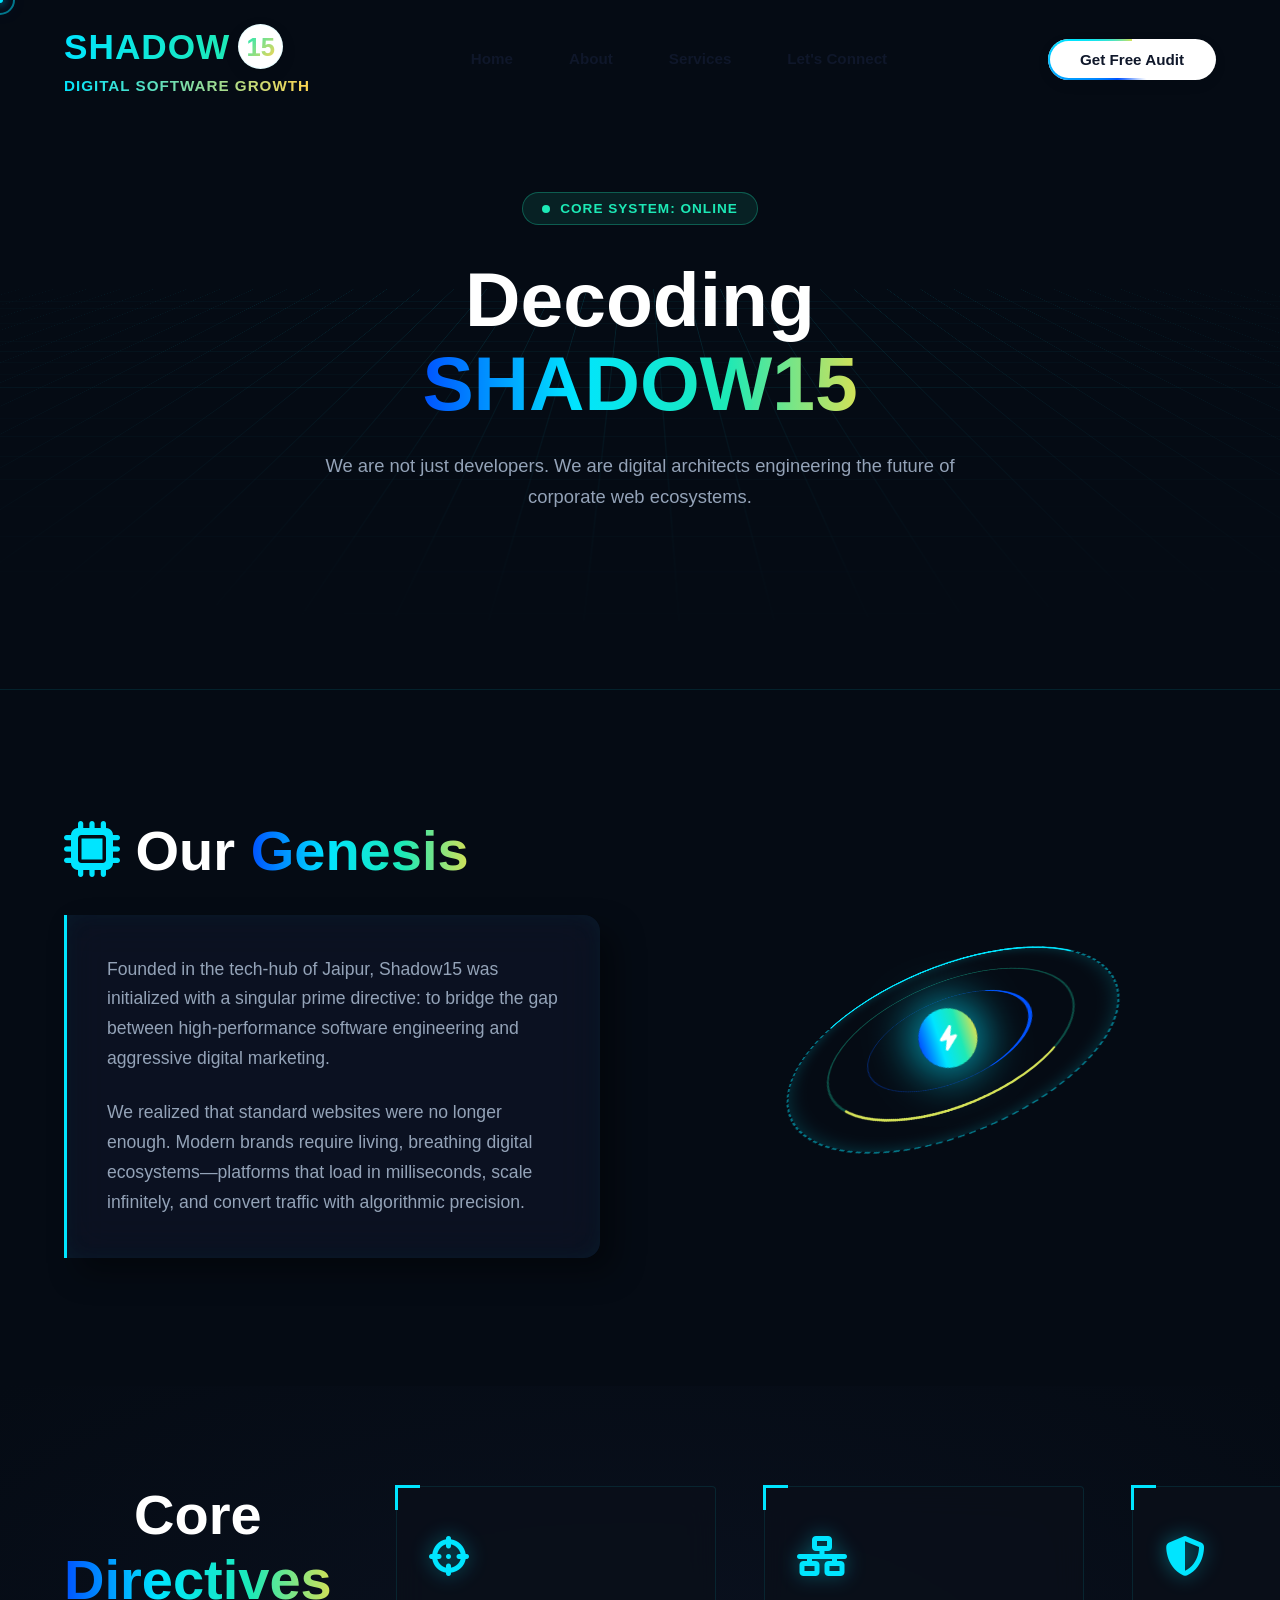
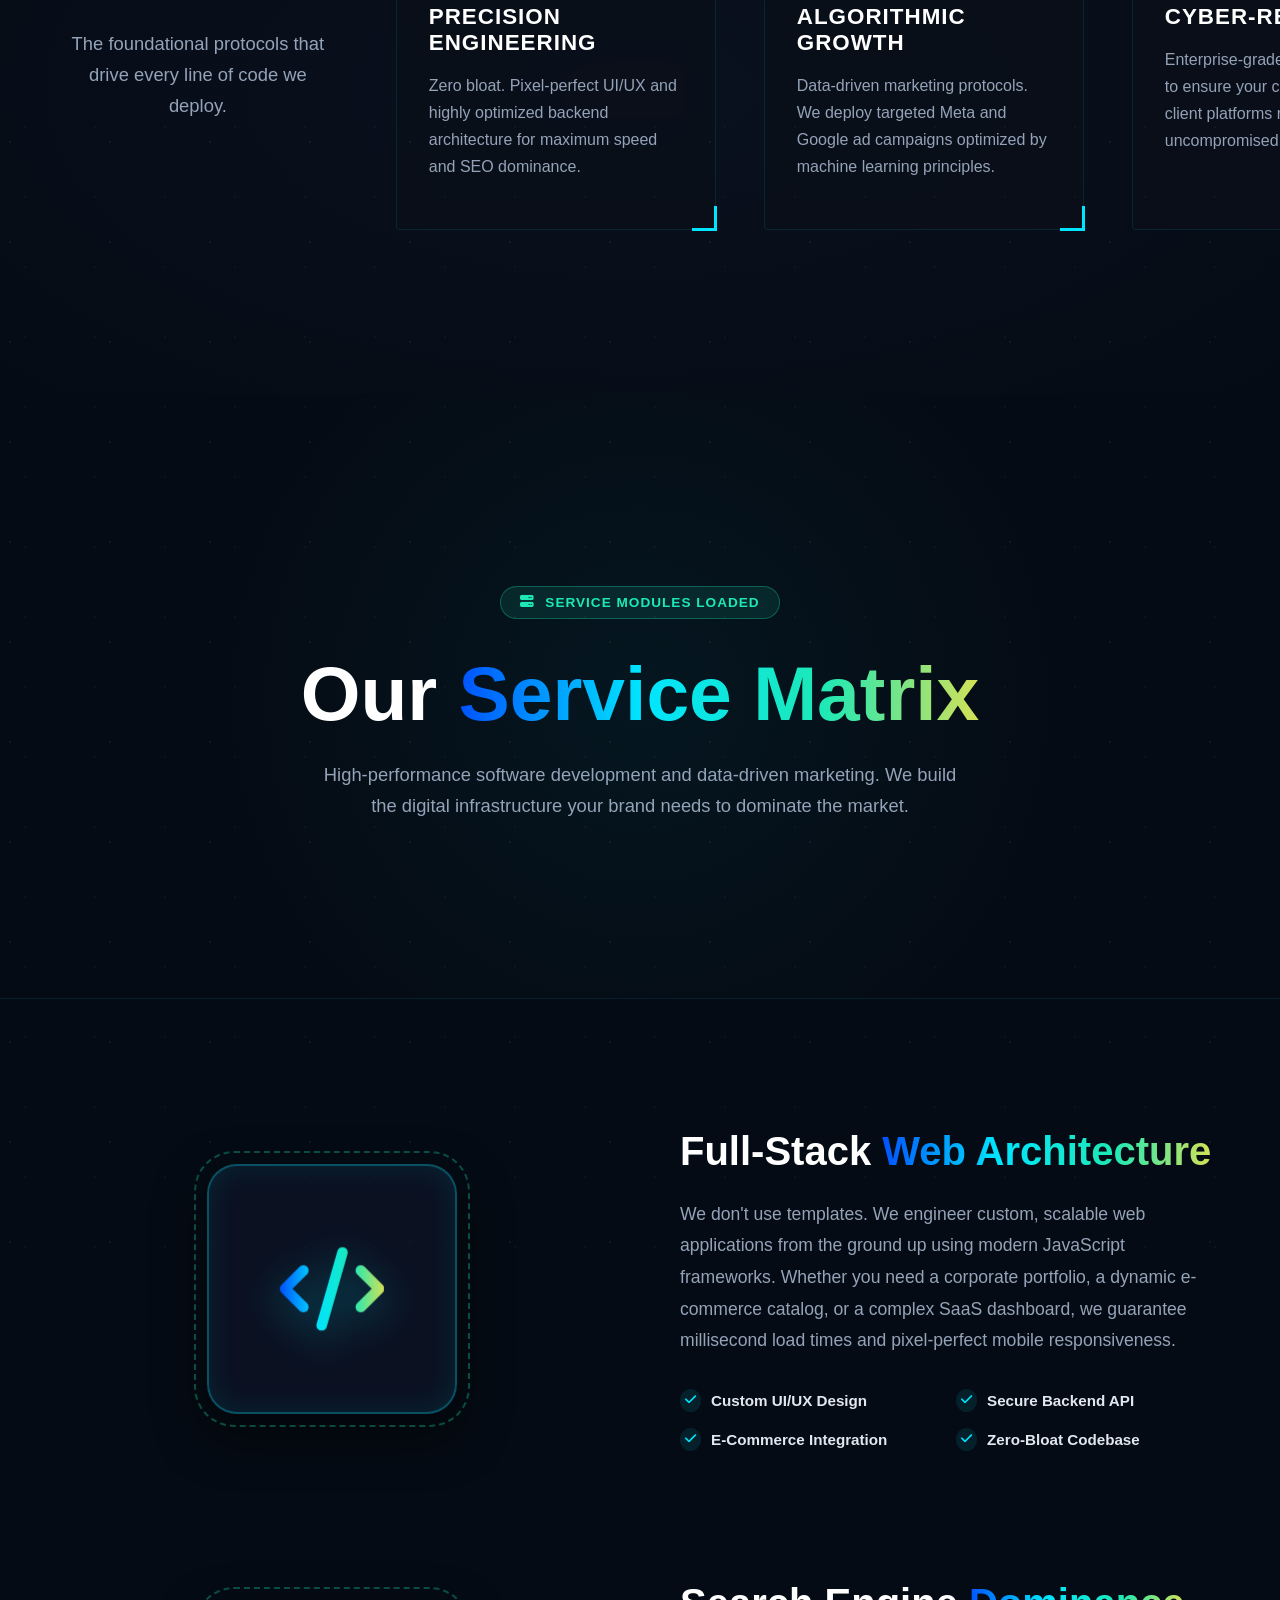
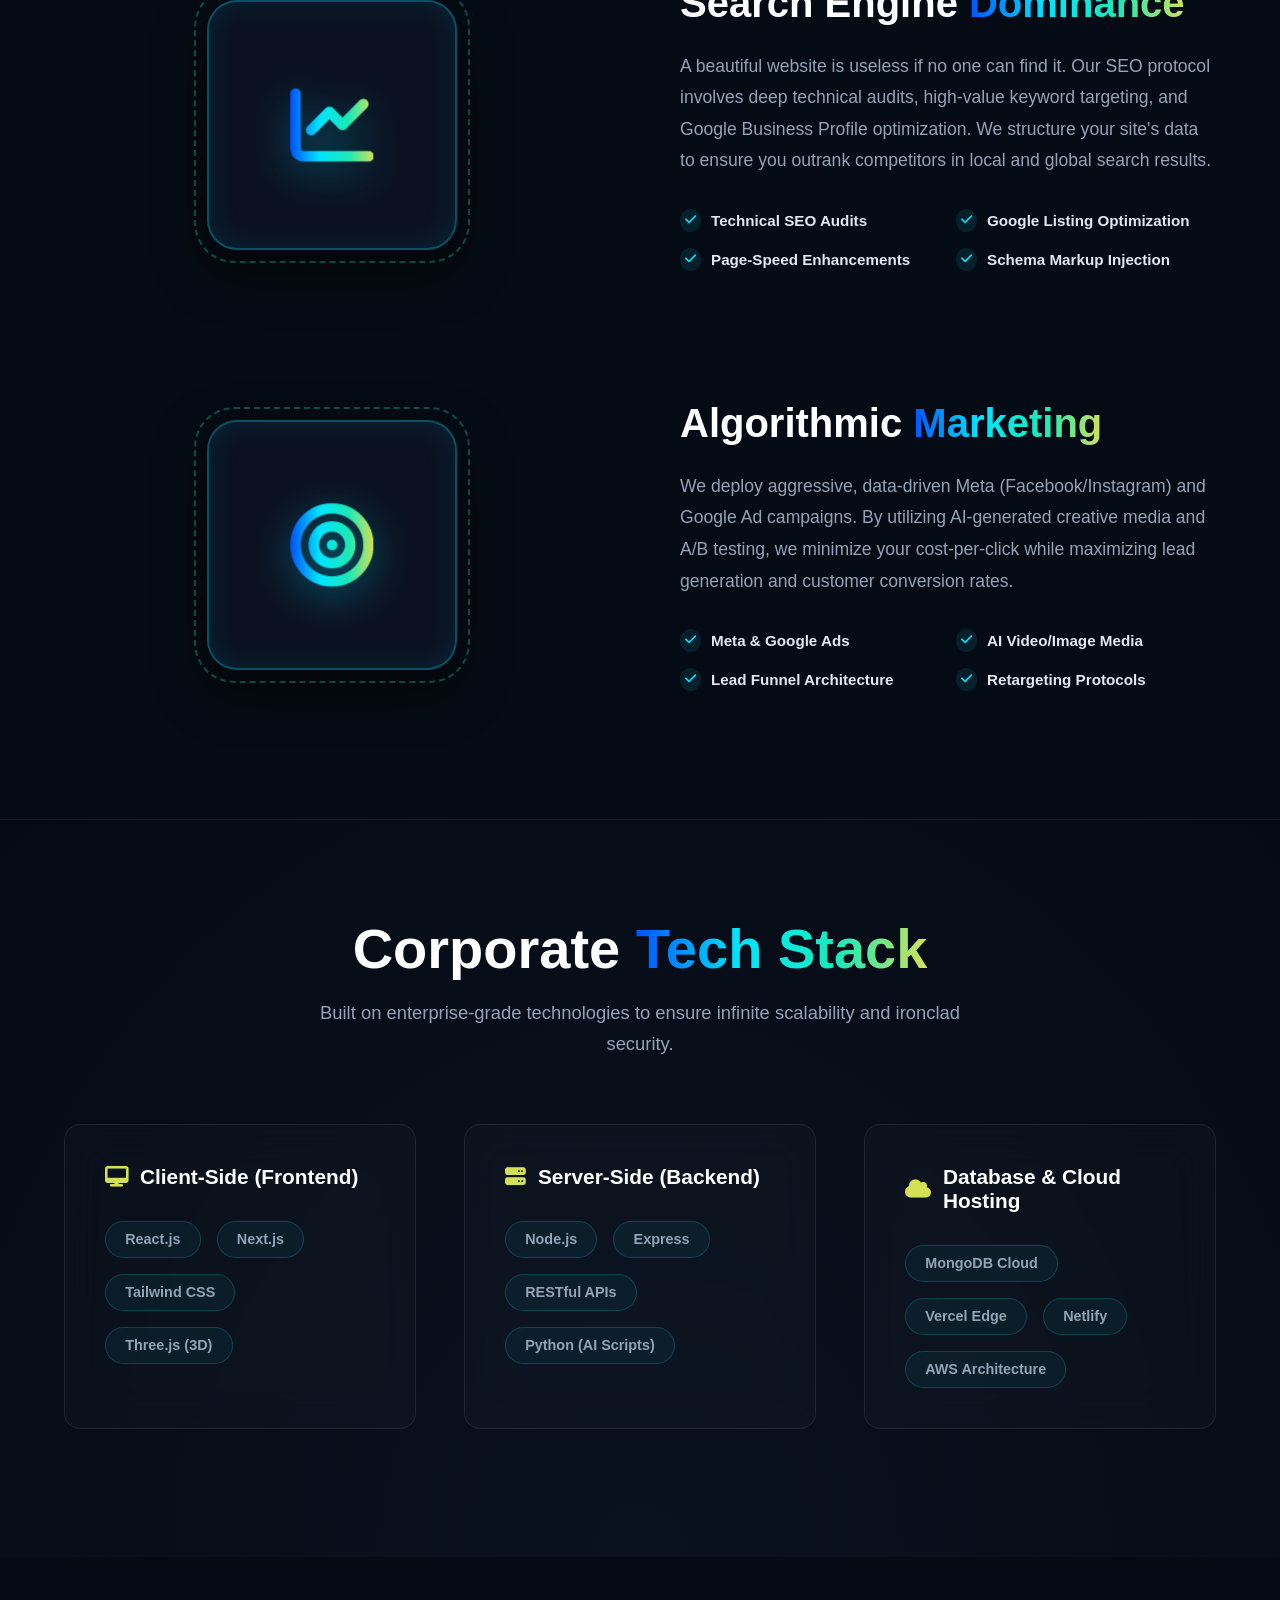
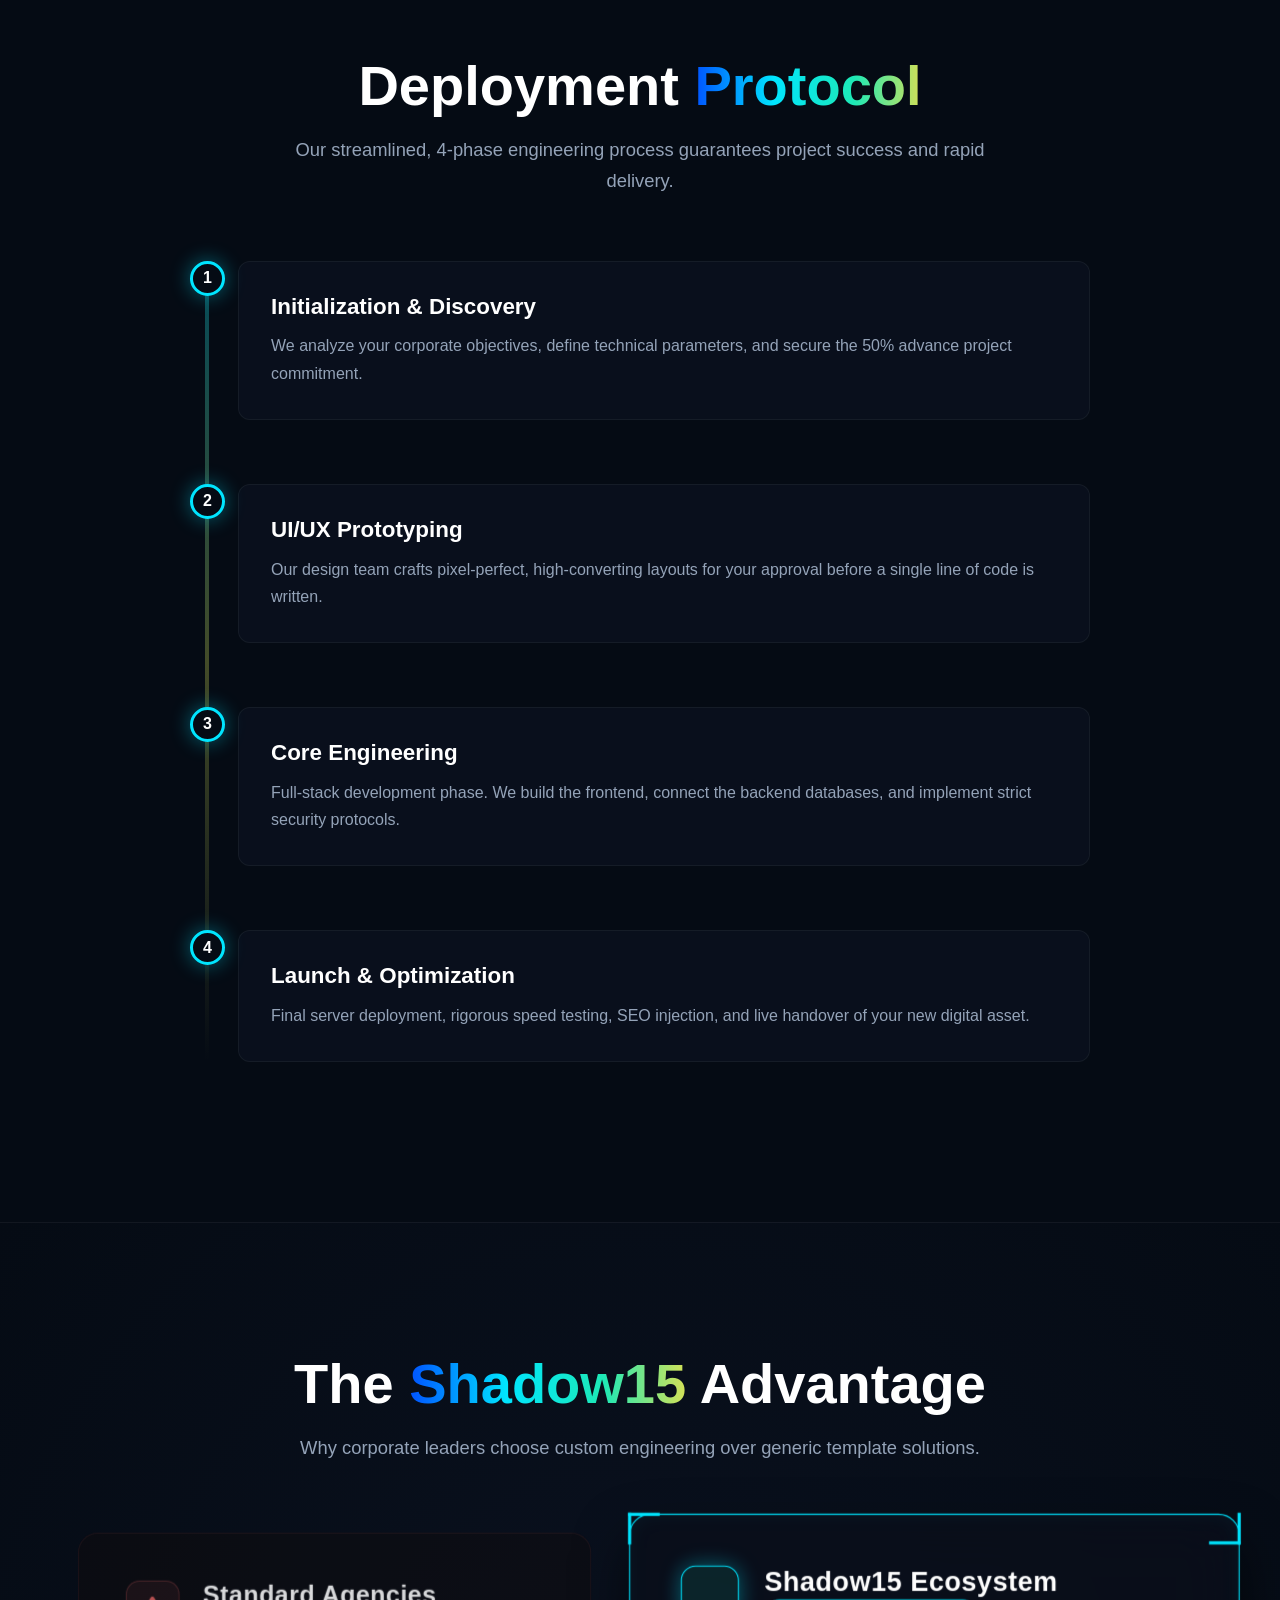
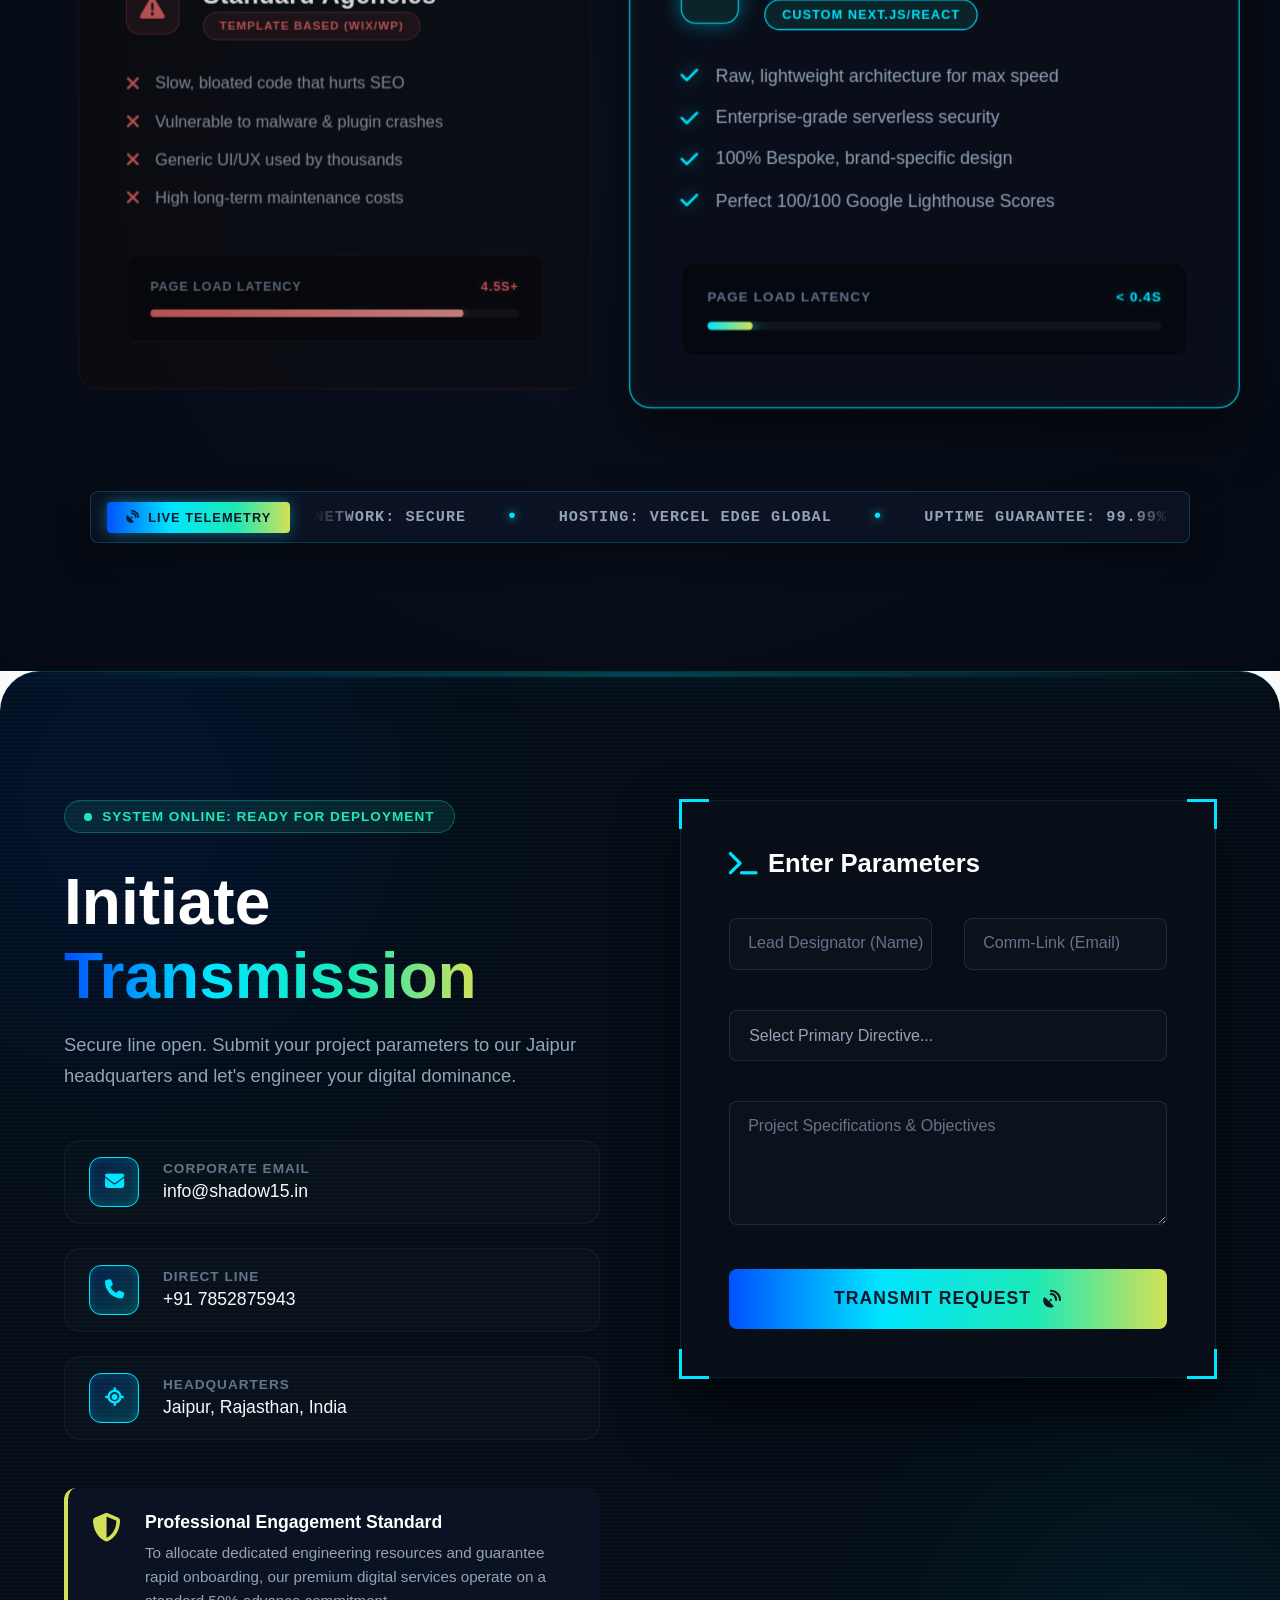
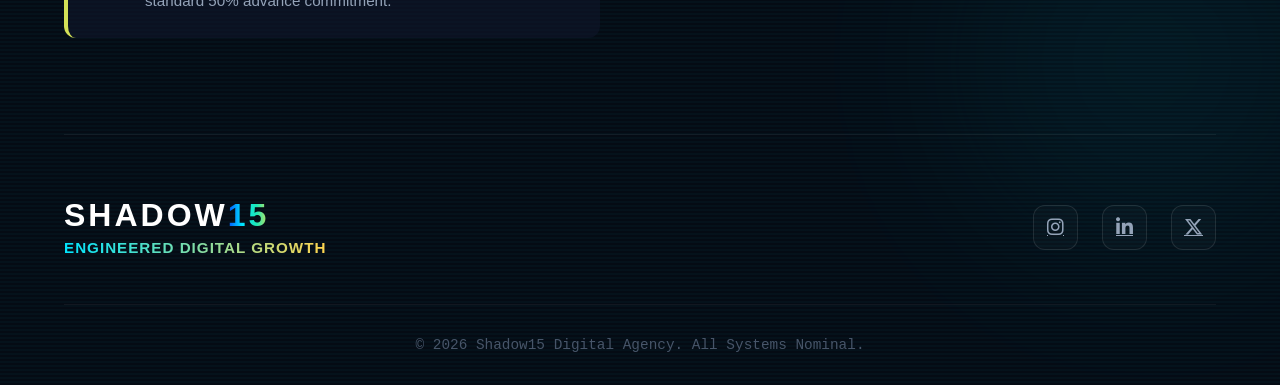
==== about.html @ 936a0ab0 "second commit" ====
<!DOCTYPE html>
<html lang="en">
<head>
    <meta charset="UTF-8">
    <meta name="viewport" content="width=device-width, initial-scale=1.0">
    <title>Shadow15 | Digital Software Growth</title>
    
    <link rel="stylesheet" href="https://cdnjs.cloudflare.com/ajax/libs/font-awesome/6.4.0/css/all.min.css">
    
    <link rel="stylesheet" href="style.css">
</head>
<body class="loading">

    <div id="preloader">
        <div class="preloader-content">
            <div id="typewriter-text" class="preloader-brand"></div>
            <div class="progress-container">
                <div class="progress-bar" id="progress-bar"></div>
            </div>
        </div>
    </div>
<!-- ===== HEADER START ===== -->
<header id="main-header">

    <nav>

        <!-- Brand Logo Start -->
        <div class="nav-brand">

            <a href="index.html" class="brand-text-link">

                <div class="brand-text-wrapper">

                    <!-- Logo Top Line -->
                    <div class="brand-top-line">

                        <span class="brand-shadow-text">SHADOW</span>

                        <!-- 15 Badge -->
                        <div class="brand-badge-15">
                            <span class="badge-num">15</span>
                        </div>

                    </div>

                    <!-- Brand Tagline -->
                    <div class="brand-tagline">Digital Software Growth</div>

                </div>

            </a>

        </div>
        <!-- Brand Logo End -->


        <!-- Mobile Menu Start -->
        <div class="menu-toggle" id="mobile-menu">
            <span class="bar"></span><span class="bar"></span><span class="bar"></span>
        </div>
        <!-- Mobile Menu End -->


        <!-- Navigation Links Start -->
        <ul class="nav-links" id="nav-links">

            <li><a href="#home" class="nav-item active">Home</a></li>

            <li><a href="#about" class="nav-item">About</a></li>

            <li><a href="#services" class="nav-item">Services</a></li>

            <li><a href="#connect" class="nav-item">Let's Connect</a></li>


            <!-- Mobile CTA Start -->
            <li class="mobile-cta-wrapper">

                <a href="#audit" class="nav-cta">
                    <span class="cta-text">Get Free Audit</span>
                </a>

            </li>
            <!-- Mobile CTA End -->

        </ul>
        <!-- Navigation Links End -->


        <!-- Desktop CTA Start -->
        <div class="nav-action" id="nav-action">

            <a href="#audit" class="nav-cta">
                <span class="cta-text">Get Free Audit</span>
            </a>

        </div>
        <!-- Desktop CTA End -->

    </nav>

</header>
<!-- ===== HEADER END ===== -->

<div class="cursor-dot" id="cursor-dot"></div>
    <div class="cursor-ring" id="cursor-ring"></div>

    <main class="main-wrapper">
    
        <main class="about-page-main">
        
        <section class="about-hero">
            <div class="cyber-grid-bg"></div> 
            
            <div class="about-hero-content reveal-up">
                <div class="system-status">
                    <span class="status-dot"></span> Core System: Online
                </div>
                
                <h1 class="hero-title text-light">
                    Decoding <br><span class="text-gradient">SHADOW15</span>
                </h1>
                
                <p class="hero-subtitle text-light-muted">
                    We are not just developers. We are digital architects engineering the future of corporate web ecosystems.
                </p>
            </div>
        </section>

        <section class="genesis-section">
            <div class="about-container genesis-container">
                
                <div class="genesis-text reveal-up">
                    <h2 class="section-title text-light">
                        <i class="fa-solid fa-microchip" style="color: var(--cyan);"></i> Our <span class="text-gradient">Genesis</span>
                    </h2>
                    
                    <div class="terminal-text-box">
                        <p class="text-light-muted">
                            Founded in the tech-hub of Jaipur, Shadow15 was initialized with a singular prime directive: to bridge the gap between high-performance software engineering and aggressive digital marketing.
                        </p>
                        <p class="text-light-muted">
                            We realized that standard websites were no longer enough. Modern brands require living, breathing digital ecosystems—platforms that load in milliseconds, scale infinitely, and convert traffic with algorithmic precision.
                        </p>
                    </div>
                </div>
                
                <div class="genesis-visual reveal-up" style="transition-delay: 0.2s;">
                    <div class="tech-cube-wrapper">
                        <div class="cyber-core">
                            <div class="core-ring core-ring-1"></div>
                            <div class="core-ring core-ring-2"></div>
                            <div class="core-ring core-ring-3"></div>
                            <div class="core-center"><i class="fa-solid fa-bolt"></i></div>
                        </div>
                    </div>
                </div>
                
            </div>
        </section>

        <section class="directives-section">
            <div class="about-container">
                
                <div class="section-header reveal-up" style="position: relative; z-index: 2;">
                    <h2 class="section-title text-light">Core <span class="text-gradient">Directives</span></h2>
                    <p class="section-desc text-light-muted">The foundational protocols that drive every line of code we deploy.</p>
                </div>

                <div class="directives-grid" style="position: relative; z-index: 2;">
                    
                    <div class="hud-card reveal-up" style="transition-delay: 0.1s;">
                        <div class="hud-corner top-left"></div>
                        <div class="hud-corner bottom-right"></div>
                        
                        <div class="hud-icon"><i class="fa-solid fa-crosshairs"></i></div>
                        <h3>Precision Engineering</h3>
                        <p>Zero bloat. Pixel-perfect UI/UX and highly optimized backend architecture for maximum speed and SEO dominance.</p>
                    </div>

                    <div class="hud-card reveal-up" style="transition-delay: 0.2s;">
                        <div class="hud-corner top-left"></div>
                        <div class="hud-corner bottom-right"></div>
                        
                        <div class="hud-icon"><i class="fa-solid fa-network-wired"></i></div>
                        <h3>Algorithmic Growth</h3>
                        <p>Data-driven marketing protocols. We deploy targeted Meta and Google ad campaigns optimized by machine learning principles.</p>
                    </div>

                    <div class="hud-card reveal-up" style="transition-delay: 0.3s;">
                        <div class="hud-corner top-left"></div>
                        <div class="hud-corner bottom-right"></div>
                        
                        <div class="hud-icon"><i class="fa-solid fa-shield-halved"></i></div>
                        <h3>Cyber-Resilience</h3>
                        <p>Enterprise-grade security standards to ensure your corporate data and client platforms remain completely uncompromised.</p>
                    </div>
                    
                </div>
            </div>
        </section>

        <section class="services-hero">
            <div class="particle-network"></div>
            
            <div class="services-hero-content reveal-up">
                <div class="system-status">
                    <i class="fa-solid fa-server"></i> Service Modules Loaded
                </div>
                
                <h1 class="hero-title text-light">
                    Our <span class="text-gradient">Service Matrix</span>
                </h1>
                
                <p class="hero-subtitle text-light-muted">
                    High-performance software development and data-driven marketing. We build the digital infrastructure your brand needs to dominate the market.
                </p>
            </div>
        </section>

        <section class="core-services-section">
            <div class="services-container">
                
                <div class="service-detail-card reveal-up">
                    <div class="service-visual">
                        <div class="cyber-icon-hex">
                            <i class="fa-solid fa-code"></i>
                        </div>
                    </div>
                    <div class="service-info">
                        <h2 class="text-light">Full-Stack <span class="text-gradient">Web Architecture</span></h2>
                        <p class="text-light-muted">We don't use templates. We engineer custom, scalable web applications from the ground up using modern JavaScript frameworks. Whether you need a corporate portfolio, a dynamic e-commerce catalog, or a complex SaaS dashboard, we guarantee millisecond load times and pixel-perfect mobile responsiveness.</p>
                        
                        <div class="service-features">
                            <span><i class="fa-solid fa-check"></i> Custom UI/UX Design</span>
                            <span><i class="fa-solid fa-check"></i> Secure Backend API</span>
                            <span><i class="fa-solid fa-check"></i> E-Commerce Integration</span>
                            <span><i class="fa-solid fa-check"></i> Zero-Bloat Codebase</span>
                        </div>
                    </div>
                </div>

                <div class="service-detail-card reveal-up reverse-layout">
                    <div class="service-info">
                        <h2 class="text-light">Search Engine <span class="text-gradient">Dominance</span></h2>
                        <p class="text-light-muted">A beautiful website is useless if no one can find it. Our SEO protocol involves deep technical audits, high-value keyword targeting, and Google Business Profile optimization. We structure your site's data to ensure you outrank competitors in local and global search results.</p>
                        
                        <div class="service-features">
                            <span><i class="fa-solid fa-check"></i> Technical SEO Audits</span>
                            <span><i class="fa-solid fa-check"></i> Google Listing Optimization</span>
                            <span><i class="fa-solid fa-check"></i> Page-Speed Enhancements</span>
                            <span><i class="fa-solid fa-check"></i> Schema Markup Injection</span>
                        </div>
                    </div>
                    <div class="service-visual">
                        <div class="cyber-icon-hex">
                            <i class="fa-solid fa-chart-line"></i>
                        </div>
                    </div>
                </div>

                <div class="service-detail-card reveal-up">
                    <div class="service-visual">
                        <div class="cyber-icon-hex">
                            <i class="fa-solid fa-bullseye"></i>
                        </div>
                    </div>
                    <div class="service-info">
                        <h2 class="text-light">Algorithmic <span class="text-gradient">Marketing</span></h2>
                        <p class="text-light-muted">We deploy aggressive, data-driven Meta (Facebook/Instagram) and Google Ad campaigns. By utilizing AI-generated creative media and A/B testing, we minimize your cost-per-click while maximizing lead generation and customer conversion rates.</p>
                        
                        <div class="service-features">
                            <span><i class="fa-solid fa-check"></i> Meta & Google Ads</span>
                            <span><i class="fa-solid fa-check"></i> AI Video/Image Media</span>
                            <span><i class="fa-solid fa-check"></i> Lead Funnel Architecture</span>
                            <span><i class="fa-solid fa-check"></i> Retargeting Protocols</span>
                        </div>
                    </div>
                </div>

            </div>
        </section>

        <section class="tech-stack-section">
            <div class="services-container">
                <div class="section-header reveal-up text-center">
                    <h2 class="section-title text-light">Corporate <span class="text-gradient">Tech Stack</span></h2>
                    <p class="section-desc text-light-muted">Built on enterprise-grade technologies to ensure infinite scalability and ironclad security.</p>
                </div>

                <div class="stack-grid reveal-up">
                    <div class="stack-category">
                        <h3><i class="fa-solid fa-desktop"></i> Client-Side (Frontend)</h3>
                        <div class="tech-tags">
                            <span class="tech-tag">React.js</span>
                            <span class="tech-tag">Next.js</span>
                            <span class="tech-tag">Tailwind CSS</span>
                            <span class="tech-tag">Three.js (3D)</span>
                        </div>
                    </div>

                    <div class="stack-category">
                        <h3><i class="fa-solid fa-server"></i> Server-Side (Backend)</h3>
                        <div class="tech-tags">
                            <span class="tech-tag">Node.js</span>
                            <span class="tech-tag">Express</span>
                            <span class="tech-tag">RESTful APIs</span>
                            <span class="tech-tag">Python (AI Scripts)</span>
                        </div>
                    </div>

                    <div class="stack-category">
                        <h3><i class="fa-solid fa-cloud"></i> Database & Cloud Hosting</h3>
                        <div class="tech-tags">
                            <span class="tech-tag">MongoDB Cloud</span>
                            <span class="tech-tag">Vercel Edge</span>
                            <span class="tech-tag">Netlify</span>
                            <span class="tech-tag">AWS Architecture</span>
                        </div>
                    </div>
                </div>
            </div>
        </section>

        <section class="deployment-protocol">
            <div class="services-container">
                <div class="section-header reveal-up text-center">
                    <h2 class="section-title text-light">Deployment <span class="text-gradient">Protocol</span></h2>
                    <p class="section-desc text-light-muted">Our streamlined, 4-phase engineering process guarantees project success and rapid delivery.</p>
                </div>

                <div class="timeline-container reveal-up">
                    <div class="timeline-line"></div>
                    
                    <div class="timeline-step">
                        <div class="step-dot">1</div>
                        <div class="step-content">
                            <h4>Initialization & Discovery</h4>
                            <p>We analyze your corporate objectives, define technical parameters, and secure the 50% advance project commitment.</p>
                        </div>
                    </div>

                    <div class="timeline-step">
                        <div class="step-dot">2</div>
                        <div class="step-content">
                            <h4>UI/UX Prototyping</h4>
                            <p>Our design team crafts pixel-perfect, high-converting layouts for your approval before a single line of code is written.</p>
                        </div>
                    </div>

                    <div class="timeline-step">
                        <div class="step-dot">3</div>
                        <div class="step-content">
                            <h4>Core Engineering</h4>
                            <p>Full-stack development phase. We build the frontend, connect the backend databases, and implement strict security protocols.</p>
                        </div>
                    </div>

                    <div class="timeline-step">
                        <div class="step-dot">4</div>
                        <div class="step-content">
                            <h4>Launch & Optimization</h4>
                            <p>Final server deployment, rigorous speed testing, SEO injection, and live handover of your new digital asset.</p>
                        </div>
                    </div>
                </div>
            </div>
        </section>

        <section class="advantage-section">
            <div class="services-container">
                
                <div class="section-header reveal-up text-center">
                    <h2 class="section-title text-light">The <span class="text-gradient">Shadow15</span> Advantage</h2>
                    <p class="section-desc text-light-muted">Why corporate leaders choose custom engineering over generic template solutions.</p>
                </div>

                <div class="comparison-grid reveal-up">
                    
                    <div class="compare-card standard-build">
                        <div class="card-header">
                            <div class="icon-box alert-box"><i class="fa-solid fa-triangle-exclamation"></i></div>
                            <div>
                                <h3>Standard Agencies</h3>
                                <span class="status-badge error-badge">Template Based (Wix/WP)</span>
                            </div>
                        </div>
                        
                        <ul class="compare-list">
                            <li><i class="fa-solid fa-xmark"></i> Slow, bloated code that hurts SEO</li>
                            <li><i class="fa-solid fa-xmark"></i> Vulnerable to malware & plugin crashes</li>
                            <li><i class="fa-solid fa-xmark"></i> Generic UI/UX used by thousands</li>
                            <li><i class="fa-solid fa-xmark"></i> High long-term maintenance costs</li>
                        </ul>
                        
                        <div class="metric-visualizer">
                            <div class="metric-label"><span>Page Load Latency</span> <span class="bad-text">4.5s+</span></div>
                            <div class="bar-track"><div class="bar-fill bad-fill" style="width: 85%;"></div></div>
                        </div>
                    </div>

                    <div class="compare-card shadow-build">
                        <div class="hud-corner top-left"></div>
                        <div class="hud-corner bottom-right"></div>

                        <div class="card-header">
                            <div class="icon-box success-box"><i class="fa-solid fa-shield-check"></i></div>
                            <div>
                                <h3>Shadow15 Ecosystem</h3>
                                <span class="status-badge success-badge">Custom Next.js/React</span>
                            </div>
                        </div>
                        
                        <ul class="compare-list">
                            <li><i class="fa-solid fa-check"></i> Raw, lightweight architecture for max speed</li>
                            <li><i class="fa-solid fa-check"></i> Enterprise-grade serverless security</li>
                            <li><i class="fa-solid fa-check"></i> 100% Bespoke, brand-specific design</li>
                            <li><i class="fa-solid fa-check"></i> Perfect 100/100 Google Lighthouse Scores</li>
                        </ul>
                        
                        <div class="metric-visualizer">
                            <div class="metric-label"><span>Page Load Latency</span> <span class="good-text">< 0.4s</span></div>
                            <div class="bar-track"><div class="bar-fill good-fill" style="width: 10%;"></div></div>
                        </div>
                    </div>

                </div>

                <div class="telemetry-ticker-wrapper reveal-up">
                    <div class="ticker-label"><i class="fa-solid fa-satellite-dish pulse-icon"></i> LIVE TELEMETRY</div>
                    <div class="ticker-overflow">
                        <div class="ticker-track">
                            <span><span class="t-highlight">NETWORK:</span> SECURE</span>
                            <span class="spacer">•</span>
                            <span><span class="t-highlight">HOSTING:</span> VERCEL EDGE GLOBAL</span>
                            <span class="spacer">•</span>
                            <span><span class="t-highlight">UPTIME GUARANTEE:</span> 99.99%</span>
                            <span class="spacer">•</span>
                            <span><span class="t-highlight">ENCRYPTION:</span> AES-256 ACTIVE</span>
                            <span class="spacer">•</span>
                            <span><span class="t-highlight">SERVER LATENCY:</span> < 12ms</span>
                            
                            <span class="spacer">•</span>
                            <span><span class="t-highlight">NETWORK:</span> SECURE</span>
                            <span class="spacer">•</span>
                            <span><span class="t-highlight">HOSTING:</span> VERCEL EDGE GLOBAL</span>
                            <span class="spacer">•</span>
                            <span><span class="t-highlight">UPTIME GUARANTEE:</span> 99.99%</span>
                            <span class="spacer">•</span>
                            <span><span class="t-highlight">ENCRYPTION:</span> AES-256 ACTIVE</span>
                            <span class="spacer">•</span>
                            <span><span class="t-highlight">SERVER LATENCY:</span> < 12ms</span>
                        </div>
                    </div>
                </div>

            </div>
        </section>

    </main>

     <!-- ===== CONNECT SECTION START ===== -->
<section id="connect" class="hyper-connect-section">

    <!-- Background Effects Start -->
    <div class="quantum-bg">

        <div class="energy-orb orb-alpha"></div>

        <div class="energy-orb orb-beta"></div>

        <div class="scan-line"></div>

        <div class="digital-noise-overlay"></div>

    </div>
    <!-- Background Effects End -->


    <!-- Connect Container Start -->
    <div class="connect-container">


        <!-- Contact Info Start -->
        <div class="connect-info reveal-up">


            <!-- System Status -->
            <div class="system-status">

                <div class="status-dot"></div>

                <span>System Online: Ready for Deployment</span>

            </div>


            <!-- Section Heading -->
            <h2 class="section-title text-light" style="font-size:clamp(3rem,5vw,4.5rem);">

                Initiate <br>

                <span class="text-gradient">Transmission</span>

            </h2>


            <!-- Section Description -->
            <p class="connect-desc text-light-muted">
                Secure line open. Submit your project parameters to our Jaipur headquarters and let's engineer your digital dominance.
            </p>


            <!-- Contact Details Start -->
            <div class="contact-details-grid">


                <!-- Email -->
                <div class="contact-item-3d">

                    <div class="icon-cube">
                        <i class="fa-solid fa-envelope"></i>
                    </div>

                    <div class="item-text">

                        <span class="label">Corporate Email</span>

                        <span class="value">info@shadow15.in</span>

                    </div>

                </div>


                <!-- Phone -->
                <div class="contact-item-3d">

                    <div class="icon-cube">
                        <i class="fa-solid fa-phone"></i>
                    </div>

                    <div class="item-text">

                        <span class="label">Direct Line</span>

                        <span class="value">+91 7852875943</span>

                    </div>

                </div>


                <!-- Location -->
                <div class="contact-item-3d">

                    <div class="icon-cube">
                        <i class="fa-solid fa-location-crosshairs"></i>
                    </div>

                    <div class="item-text">

                        <span class="label">Headquarters</span>

                        <span class="value">Jaipur, Rajasthan, India</span>

                    </div>

                </div>

            </div>
            <!-- Contact Details End -->


            <!-- Engagement Model Start -->
            <div class="engagement-model-pro">

                <div class="model-icon">
                    <i class="fa-solid fa-shield-halved"></i>
                </div>

                <div class="model-content">

                    <h4>Professional Engagement Standard</h4>

                    <p>
                        To allocate dedicated engineering resources and guarantee rapid onboarding, our premium digital services operate on a standard 50% advance commitment.
                    </p>

                </div>

            </div>
            <!-- Engagement Model End -->

        </div>
        <!-- Contact Info End -->


        <!-- Contact Form Wrapper Start -->
        <div class="connect-form-wrapper reveal-up" style="transition-delay:0.2s;">


            <!-- Cyber Form Container -->
            <div class="cyber-form-container">


                <!-- HUD Borders -->
                <div class="hud-bracket top-left"></div>

                <div class="hud-bracket top-right"></div>

                <div class="hud-bracket bottom-left"></div>

                <div class="hud-bracket bottom-right"></div>


                <!-- Contact Form Start -->
                <form id="contact-form" class="advanced-glass-form">


                    <!-- Form Header -->
                    <div class="form-header">

                        <h3>
                            <i class="fa-solid fa-terminal"></i> Enter Parameters
                        </h3>

                    </div>


                    <!-- Input Row -->
                    <div class="input-row">


                        <!-- Name Input -->
                        <div class="input-group">

                            <input type="text" id="name" required placeholder=" ">

                            <label for="name">
                                Lead Designator (Name)
                            </label>

                            <div class="input-highlight"></div>

                        </div>


                        <!-- Email Input -->
                        <div class="input-group">

                            <input type="email" id="email" required placeholder=" ">

                            <label for="email">
                                Comm-Link (Email)
                            </label>

                            <div class="input-highlight"></div>

                        </div>

                    </div>


                    <!-- Service Select -->
                    <div class="input-group">

                        <select id="service-select" required>

                            <option value="" disabled selected>
                                Select Primary Directive...
                            </option>

                            <option value="web">
                                Platform Architecture (Web/App)
                            </option>

                            <option value="seo">
                                Search Dominance (SEO/Google Listing)
                            </option>

                            <option value="marketing">
                                Conversion Engine (Meta/Google Ads)
                            </option>

                            <option value="full">
                                Full-Stack Digital Strategy
                            </option>

                        </select>

                        <div class="input-highlight"></div>

                    </div>


                    <!-- Message Input -->
                    <div class="input-group">

                        <textarea id="message" required placeholder=" " rows="5"></textarea>

                        <label for="message">
                            Project Specifications & Objectives
                        </label>

                        <div class="input-highlight"></div>

                    </div>


                    <!-- Submit Button -->
                    <button type="submit" class="cyber-submit-btn" id="submit-btn">

                        <span class="btn-text">Transmit Request</span>

                        <i class="fa-solid fa-satellite-dish pulse-icon"></i>

                    </button>

                </form>
                <!-- Contact Form End -->

            </div>

        </div>
        <!-- Contact Form Wrapper End -->


    </div>
    <!-- Connect Container End -->


    <!-- Footer Start -->
    <footer class="site-footer-pro">


        <!-- Footer Content -->
        <div class="footer-content-pro">


            <!-- Footer Brand -->
            <div class="footer-brand-wrap">

                <div class="footer-brand">
                    SHADOW<span class="text-gradient">15</span>
                </div>

                <div class="brand-tagline">
                    Engineered Digital Growth
                </div>

            </div>


            <!-- Social Links -->
            <div class="social-links-pro">

                <a href="#" class="social-node">
                    <i class="fa-brands fa-instagram"></i>
                </a>

                <a href="#" class="social-node">
                    <i class="fa-brands fa-linkedin-in"></i>
                </a>

                <a href="#" class="social-node">
                    <i class="fa-brands fa-x-twitter"></i>
                </a>

            </div>

        </div>


        <!-- Footer Bottom -->
        <div class="footer-bottom">

            <p class="copyright">
                &copy; 2026 Shadow15 Digital Agency. All Systems Nominal.
            </p>

        </div>

    </footer>
    <!-- Footer End -->

</section>
<!-- ===== CONNECT SECTION END ===== -->
        
    </main>

    <script src="script.js"></script>
</body>
</html>
---- style.css ----
/* =========================================
   1. Global Variables & Reset
========================================= */
:root {
    --cyan: #00E5FF;
    --yellow-green: #D4E157;
    --deep-blue: #0052FF;
    --brand-gradient: linear-gradient(90deg, #0052FF 0%, #00E5FF 35%, #1DE9B6 70%, #D4E157 100%);
    
    --bg-light: #F8FAFC;
    --text-dark: #0F172A;
    --text-muted: #64748B;
    --grid-color: rgba(100, 116, 139, 0.1);
}

* {
    margin: 0;
    padding: 0;
    box-sizing: border-box;
    font-family: 'Inter', 'Segoe UI', Roboto, Helvetica, sans-serif;
}

body {
    background-color: var(--bg-light);
    color: var(--text-dark);
    background-image: radial-gradient(var(--grid-color) 1px, transparent 1px);
    background-size: 24px 24px;
    overflow-x: hidden;
}

body.loading {
    overflow: hidden;
}

.text-gradient {
    background: var(--brand-gradient);
    -webkit-background-clip: text;
    -webkit-text-fill-color: transparent;
    background-clip: text;
    display: inline-block;
}

/* =========================================
   2. Preloader (Typing + Loading Line)
========================================= */
#preloader {
    position: fixed;
    top: 0; left: 0; width: 100%; height: 100vh;
    background-color: #FFFFFF;
    display: flex; justify-content: center; align-items: center;
    z-index: 9999;
    transition: opacity 0.6s cubic-bezier(0.65, 0, 0.35, 1);
}

.preloader-content {
    display: flex; flex-direction: column; align-items: center; gap: 1.5rem; 
}

.preloader-brand {
    font-size: 3.5rem; font-weight: 900; letter-spacing: 4px;
    display: inline-block; min-height: 4.5rem; 
    border-right: 4px solid var(--deep-blue); 
    padding-right: 8px;
    animation: blinkCursor 0.7s infinite;
    background: var(--brand-gradient);
    -webkit-background-clip: text;
    -webkit-text-fill-color: transparent;
    background-clip: text;
}

@keyframes blinkCursor {
    0%, 100% { border-color: transparent; }
    50% { border-color: var(--deep-blue); }
}

.progress-container {
    width: 250px; height: 4px;
    background-color: rgba(100, 116, 139, 0.15);
    border-radius: 10px; overflow: hidden;
}

.progress-bar {
    width: 0%; height: 100%;
    background: var(--brand-gradient);
    border-radius: 10px;
    box-shadow: 0 0 10px rgba(0, 229, 255, 0.5);
}

/* =========================================
   3. Advanced Corporate Tech Navigation
========================================= */
header {
    position: fixed; top: 0; left: 0; width: 100%;
    z-index: 1000; padding: 1.5rem 5%;
    transition: all 0.5s cubic-bezier(0.25, 1, 0.5, 1);
}

header.scrolled { padding: 1rem 2%; }

header.scrolled nav {
    background: rgba(255, 255, 255, 0.75);
    backdrop-filter: blur(20px); -webkit-backdrop-filter: blur(20px);
    border: 1px solid rgba(255, 255, 255, 0.8);
    border-radius: 50px;
    box-shadow: 0 10px 40px rgba(0, 0, 0, 0.05);
    padding: 0.5rem 2.5rem;
}

nav {
    display: flex; justify-content: space-between; align-items: center;
    max-width: 1400px; margin: 0 auto;
    transition: all 0.5s ease;
}
/* =========================================
   Advanced Pure CSS Text Logo Styling
========================================= */
/* --- Active Navigation State --- */
.nav-item.active {
    color: var(--cyan); /* Highlights the text */
}

/* Locks the glowing dot in place for the active section */
.nav-item.active::before {
    opacity: 1; 
    bottom: 4px;
    background: var(--cyan);
    box-shadow: 0 0 10px var(--cyan), 0 0 20px var(--cyan);
}
.nav-brand {
    display: flex;
    align-items: center;
    z-index: 100;
}

.brand-text-link {
    text-decoration: none;
    outline: none;
    transition: transform 0.3s cubic-bezier(0.175, 0.885, 0.32, 1.275);
    display: inline-block;
}

.brand-text-link:hover {
    transform: scale(1.05); /* Slight pop effect on hover */
}

.brand-text-wrapper {
    display: flex;
    flex-direction: column;
    align-items: flex-start;
    /* Use a bold, modern font like Montserrat or Poppins if you have it loaded */
    font-family: 'Montserrat', 'Segoe UI', sans-serif; 
}

.brand-top-line {
    display: flex;
    align-items: center;
    line-height: 1;
}

/* The word "SHADOW" */
.brand-shadow-text {
    font-size: 2.2rem;
    font-weight: 900;
    letter-spacing: 1px;
    /* Cyan to subtle greenish-yellow gradient */
    background: linear-gradient(90deg, #00E5FF 0%, #1DE9B6 100%);
    -webkit-background-clip: text;
    -webkit-text-fill-color: transparent;
}

/* The white circular button holding the "15" */
.brand-badge-15 {
    display: flex;
    justify-content: center;
    align-items: center;
    background-color: #FFFFFF;
    width: 45px;
    height: 45px;
    border-radius: 50%;
    margin-left: 8px;
    /* Soft shadow to make it pop off the dark/light background */
    box-shadow: 0 5px 15px rgba(0, 0, 0, 0.1), inset 0 0 0 1px rgba(0, 229, 255, 0.1);
}

/* The numbers "15" inside the badge */
.badge-num {
    font-size: 1.6rem;
    font-weight: 900;
    /* Sea Green to Yellow gradient */
    background: linear-gradient(135deg, #1DE9B6 0%, #FFD54F 100%);
    -webkit-background-clip: text;
    -webkit-text-fill-color: transparent;
    line-height: 1;
    transform: translateY(1px); 
}

/* The bottom Tagline */
.brand-tagline {
    font-size: 0.8rem;
    font-weight: 700;
    margin-top: 5px;
    letter-spacing: 0.5px;
    /* Full gradient across the tagline */
    background: linear-gradient(90deg, #00E5FF 0%, #FFD54F 100%);
    -webkit-background-clip: text;
    -webkit-text-fill-color: transparent;
}

/* =========================================
   Navigation Links & CTA Button
========================================= */
.nav-links {
    display: flex; gap: 2.5rem; list-style: none; align-items: center;
}

.nav-item {
    text-decoration: none; color: var(--text-dark);
    font-weight: 600; font-size: 0.95rem;
    position: relative; padding: 0.5rem;
    transition: color 0.3s ease;
}

.nav-item::before {
    content: ''; position: absolute; bottom: 0px; left: 50%;
    transform: translateX(-50%);
    width: 5px; height: 5px; border-radius: 50%;
    background: var(--cyan); opacity: 0;
    box-shadow: 0 0 10px var(--cyan), 0 0 20px var(--deep-blue);
    transition: opacity 0.3s ease, bottom 0.3s ease;
}

.nav-item:hover { color: var(--deep-blue); }
.nav-item:hover::before { opacity: 1; bottom: 4px; }

/* Cyber-Glow Button */
.nav-cta {
    position: relative; display: inline-flex; justify-content: center; align-items: center;
    padding: 0.75rem 2rem; background: #FFFFFF; color: var(--text-dark);
    border-radius: 50px; text-decoration: none; font-weight: 700; font-size: 0.95rem;
    overflow: hidden; z-index: 1;
    box-shadow: 0 4px 15px rgba(0, 0, 0, 0.05);
    transition: all 0.4s ease;
}

.nav-cta::before {
    content: ''; position: absolute; width: 150%; height: 150%;
    background: conic-gradient(transparent, transparent, transparent, var(--deep-blue), var(--cyan), var(--yellow-green));
    animation: rotateBorder 3s linear infinite; z-index: -2;
}

.nav-cta::after {
    content: ''; position: absolute; inset: 2px;
    background: #FFFFFF; border-radius: 50px; z-index: -1;
    transition: background 0.4s ease;
}

.cta-text { z-index: 2; transition: color 0.4s ease; }

.nav-cta:hover { transform: translateY(-2px); box-shadow: 0 10px 25px rgba(0, 229, 255, 0.3); }
.nav-cta:hover::after { background: var(--text-dark); }
.nav-cta:hover .cta-text { color: #FFFFFF; }

@keyframes rotateBorder {
    0% { transform: rotate(0deg); }
    100% { transform: rotate(360deg); }
}

.mobile-cta-wrapper { display: none; }

/* =========================================
   4. Hamburger Menu & Mobile Responsiveness
========================================= */
.menu-toggle {
    display: none; flex-direction: column; justify-content: space-between;
    width: 30px; height: 21px; cursor: pointer; z-index: 1001;
}

.menu-toggle .bar {
    height: 3px; width: 100%; background-color: var(--text-dark);
    border-radius: 3px; transition: all 0.3s ease;
}

/* Mobile Breakpoint */
@media (max-width: 900px) {
    .menu-toggle { display: flex; }
    
    #nav-action { display: none; } /* Hide desktop button */
    .mobile-cta-wrapper { display: block; margin-top: 1rem; }
    
    header.scrolled nav { padding: 1rem 5%; border-radius: 0; border: none; }
    
    .nav-links {
        position: fixed; top: 0; left: 0; width: 100%; height: 100vh;
        background: rgba(255, 255, 255, 0.98);
        flex-direction: column; justify-content: center;
        gap: 2rem; transform: translateY(-100%);
        transition: transform 0.5s cubic-bezier(0.77, 0.2, 0.05, 1);
        z-index: 1000;
    }

    .nav-links.active { transform: translateY(0); }
    .nav-item { font-size: 1.5rem; }

    /* Hamburger Animation to 'X' */
    .menu-toggle.active .bar:nth-child(1) { transform: translateY(9px) rotate(45deg); }
    .menu-toggle.active .bar:nth-child(2) { opacity: 0; }
    .menu-toggle.active .bar:nth-child(3) { transform: translateY(-9px) rotate(-45deg); }
    
    /* Adjust Hero Text for Mobile */
    .hero-section h1 { font-size: 2.5rem; }
    .preloader-brand { font-size: 2.5rem; }
    
    /* Resize Pure Text Logo for Mobile */
    .brand-shadow-text { font-size: 1.8rem; }
    .brand-badge-15 { width: 35px; height: 35px; margin-left: 5px; }
    .badge-num { font-size: 1.2rem; }
    .brand-tagline { font-size: 0.65rem; margin-top: 3px; }
}
/* =========================================
   5. Advanced 3D Tech Hero Section
========================================= */
.hero-section {
    position: relative;
    min-height: 100vh;
    display: flex;
    justify-content: center;
    align-items: center;
    text-align: center;
    padding: 0 5%;
    overflow: hidden;
    perspective: 1000px; /* Crucial for the 3D depth effect */
}

/* Interactive Canvas Background */
#tech-canvas {
    position: absolute;
    top: 0;
    left: 0;
    width: 100%;
    height: 100%;
    z-index: 0;
    opacity: 0.6;
}

/* Abstract Glowing Orbs */
.glow-orb {
    position: absolute;
    border-radius: 50%;
    filter: blur(80px);
    z-index: 0;
    animation: floatOrb 10s infinite alternate ease-in-out;
}

.orb-1 {
    width: 30vw; 
    height: 30vw;
    background: rgba(0, 82, 255, 0.15); /* Deep Blue */
    top: 10%; 
    left: 10%;
}

.orb-2 {
    width: 25vw; 
    height: 25vw;
    background: rgba(0, 229, 255, 0.15); /* Cyan */
    bottom: 10%; 
    right: 10%;
    animation-delay: -5s;
}

@keyframes floatOrb {
    0% { transform: translate(0, 0) scale(1); }
    100% { transform: translate(50px, 50px) scale(1.1); }
}

/* =========================================
   3D Content Container
========================================= */
.hero-content-3d {
    position: relative;
    z-index: 2;
    max-width: 900px;
    transform-style: preserve-3d; /* Allows child elements to pop out in 3D */
    transition: transform 0.1s ease-out; /* Smooth snapping for JS mouse tracking */
}

/* Tech Badge */
.tech-badge {
    display: inline-flex;
    align-items: center;
    gap: 10px;
    background: rgba(255, 255, 255, 0.5);
    backdrop-filter: blur(10px);
    -webkit-backdrop-filter: blur(10px);
    border: 1px solid rgba(0, 229, 255, 0.3);
    padding: 0.5rem 1.2rem;
    border-radius: 50px;
    font-size: 0.85rem;
    font-weight: 600;
    color: var(--deep-blue);
    margin-bottom: 2rem;
    transform: translateZ(30px); /* 3D pop effect */
}

.pulse-dot {
    width: 8px; 
    height: 8px;
    background: var(--cyan);
    border-radius: 50%;
    box-shadow: 0 0 10px var(--cyan);
    animation: pulseDot 1s infinite alternate;
}

@keyframes pulseDot {
    0% { opacity: 0.5; box-shadow: 0 0 5px var(--cyan); }
    100% { opacity: 1; box-shadow: 0 0 15px var(--cyan); }
}

/* Advanced Typography */
.hero-title {
    font-size: clamp(3rem, 6vw, 5.5rem);
    font-weight: 900;
    line-height: 1.1;
    margin-bottom: 1.5rem;
    color: var(--text-dark);
    transform: translateZ(50px); /* 3D pop effect */
}

.3d-text {
    /* Adds a subtle shadow to the gradient text for depth */
    text-shadow: 0px 10px 20px rgba(0, 82, 255, 0.2);
}

.hero-subtitle {
    font-size: clamp(1.1rem, 2vw, 1.3rem);
    color: var(--text-muted);
    font-weight: 500;
    max-width: 650px;
    margin: 0 auto 2.5rem auto;
    line-height: 1.6;
    transform: translateZ(20px); /* 3D pop effect */
}

/* Modern Call to Action Buttons */
.hero-actions {
    display: flex;
    gap: 1.5rem;
    justify-content: center;
    transform: translateZ(40px); /* 3D pop effect */
}

.primary-btn {
    background: var(--brand-gradient);
    color: #fff;
    padding: 1rem 2.5rem;
    border-radius: 50px;
    text-decoration: none;
    font-weight: 700;
    box-shadow: 0 10px 20px rgba(0, 229, 255, 0.3);
    transition: all 0.3s ease;
}

.primary-btn:hover {
    transform: translateY(-3px);
    box-shadow: 0 15px 25px rgba(0, 229, 255, 0.5);
}

.secondary-btn {
    background: transparent;
    color: var(--text-dark);
    padding: 1rem 2.5rem;
    border-radius: 50px;
    text-decoration: none;
    font-weight: 700;
    border: 2px solid rgba(15, 23, 42, 0.1);
    transition: all 0.3s ease;
}

.secondary-btn:hover {
    border-color: var(--deep-blue);
    color: var(--deep-blue);
    background: rgba(0, 82, 255, 0.05);
}

/* =========================================
   Floating 3D Glass Icons (Space Fillers)
========================================= */
.glass-icon {
    position: absolute;
    width: 65px;
    height: 65px;
    background: rgba(255, 255, 255, 0.65);
    backdrop-filter: blur(16px);
    -webkit-backdrop-filter: blur(16px);
    border: 1px solid rgba(255, 255, 255, 0.9);
    border-radius: 20px;
    display: flex;
    justify-content: center;
    align-items: center;
    font-size: 1.8rem;
    box-shadow: 0 15px 35px rgba(0, 0, 0, 0.05), inset 0 0 0 1px rgba(255, 255, 255, 0.4);
    z-index: 10;
    animation: levitate 6s ease-in-out infinite;
}

/* Independent positioning and 3D rotation for each icon */
.icon-web {
    top: -5%; 
    left: -10%; 
    color: #00E5FF; /* Cyan */
    transform: translateZ(80px) rotate(-10deg);
    animation-delay: 0s;
}

.icon-app {
    top: 15%; 
    right: -15%; 
    color: #0052FF; /* Deep Blue */
    transform: translateZ(120px) rotate(15deg);
    animation-delay: 1.5s;
}

.icon-seo {
    bottom: 5%; 
    left: -12%; 
    color: #D4E157; /* Yellow-Green */
    transform: translateZ(50px) rotate(5deg);
    animation-delay: 3s;
}

.icon-tech {
    bottom: -10%; 
    right: -5%; 
    color: #1DE9B6; /* Sea Green */
    transform: translateZ(90px) rotate(-15deg);
    animation-delay: 4.5s;
}

/* Smooth up and down levitation */
@keyframes levitate {
    0%, 100% { margin-top: 0; }
    50% { margin-top: -20px; }
}

/* =========================================
   Mobile Adjustments for Hero Section
========================================= */
@media (max-width: 900px) {
    /* Adjust Hero Typography */
    .hero-title {
        font-size: clamp(2.5rem, 8vw, 3.5rem);
    }
    
    .hero-actions { 
        flex-direction: column; 
        gap: 1rem;
    }
    
    /* Disable 3D Container Transform on Mobile for usability */
    .hero-content-3d { 
        transform: none !important; 
    } 
    
    /* Resize and reposition icons to avoid text overlap on small screens */
    .glass-icon {
        width: 45px;
        height: 45px;
        font-size: 1.2rem;
        transform: none !important; /* Flatten on mobile */
    }
    
    .icon-web { top: -8%; left: 5%; }
    .icon-app { top: 5%; right: 5%; }
    .icon-seo { bottom: 20%; left: 5%; }
    .icon-tech { bottom: -2%; right: 5%; }
}

/* =========================================
   6. Custom Tech Cursor
========================================= */
/* Hide default cursor on desktop */
@media (hover: hover) and (pointer: fine) {
    body { cursor: none; }
    a, button, .menu-toggle { cursor: none; }
}

.cursor-dot {
    position: fixed; width: 6px; height: 6px;
    background-color: var(--cyan); border-radius: 50%;
    transform: translate(-50%, -50%);
    pointer-events: none; z-index: 10000;
    box-shadow: 0 0 10px var(--cyan), 0 0 20px var(--deep-blue);
    transition: width 0.2s, height 0.2s;
}

.cursor-ring {
    position: fixed; width: 30px; height: 30px;
    border: 2px solid rgba(0, 229, 255, 0.5); border-radius: 50%;
    transform: translate(-50%, -50%);
    pointer-events: none; z-index: 9999;
    transition: transform 0.1s ease-out, width 0.2s, height 0.2s, border-color 0.2s;
}

/* Hover effect for the cursor when over links */
.cursor-hover .cursor-dot { width: 10px; height: 10px; background-color: var(--yellow-green); }
.cursor-hover .cursor-ring { width: 50px; height: 50px; border-color: var(--yellow-green); background: rgba(212, 225, 87, 0.1); }

/* Hide custom cursor on mobile */
@media (max-width: 900px) {
    .cursor-dot, .cursor-ring { display: none !important; }
}

/* =========================================
   7. Page Cover "Curtain" Scroll Effect
========================================= */
/* This makes the hero stick in place */
.hero-section {
    position: sticky;
    top: 0;
    z-index: 1;
}

/* This section slides over the hero */
.services-cover-section {
    position: relative;
    z-index: 2;
    background-color: #FFFFFF; /* Must be solid to cover the hero */
    min-height: 100vh;
    padding: 6rem 5%;
    border-top-left-radius: 40px;
    border-top-right-radius: 40px;
    box-shadow: 0 -20px 50px rgba(0, 0, 0, 0.1); /* Casts a shadow down onto the hero */
    background-image: radial-gradient(var(--grid-color) 1px, transparent 1px);
    background-size: 24px 24px;
}

/* =========================================
   9. About Us Section (Bento Grid)
========================================= */
.about-section {
    position: relative;
    z-index: 2; /* Keeps it above the hero */
    background-color: #FFFFFF;
    padding: 8rem 5%;
    border-top-left-radius: 40px;
    border-top-right-radius: 40px;
    /* Optional: Adds a subtle line above the section */
    box-shadow: 0 -20px 50px rgba(0, 0, 0, 0.05);
}

.about-container {
    max-width: 1400px;
    margin: 0 auto;
    display: grid;
    grid-template-columns: 1fr 1fr;
    gap: 4rem;
    align-items: center;
}

/* Left Content Styling */
.about-text {
    font-size: 1.15rem;
    color: var(--text-muted);
    line-height: 1.8;
    margin-bottom: 1.5rem;
}

.founder-signature {
    margin-top: 3rem;
    padding-left: 1.5rem;
    border-left: 4px solid var(--cyan);
}

.sign-name {
    font-size: 1.5rem;
    font-weight: 800;
    color: var(--text-dark);
    margin-bottom: 0.2rem;
}

.sign-title {
    font-size: 0.95rem;
    color: var(--deep-blue);
    font-weight: 600;
    text-transform: uppercase;
    letter-spacing: 1px;
}

/* Right Bento Grid Styling */
.about-bento-grid {
    display: grid;
    grid-template-columns: 1fr 1fr;
    gap: 1.5rem;
}

.bento-card {
    background: rgba(255, 255, 255, 0.6);
    backdrop-filter: blur(20px);
    border: 1px solid rgba(0, 82, 255, 0.1);
    border-radius: 24px;
    padding: 2.5rem 2rem;
    box-shadow: 0 10px 30px rgba(0, 0, 0, 0.03);
    transition: transform 0.4s ease, box-shadow 0.4s ease;
    position: relative;
    overflow: hidden;
}

.bento-card:hover {
    transform: translateY(-5px);
    box-shadow: 0 20px 40px rgba(0, 229, 255, 0.1);
}

.bento-icon {
    font-size: 2rem;
    margin-bottom: 1rem;
    background: var(--brand-gradient);
    -webkit-background-clip: text;
    -webkit-text-fill-color: transparent;
}

.bento-card h3 {
    font-size: 2.5rem;
    font-weight: 900;
    color: var(--text-dark);
    line-height: 1;
    margin-bottom: 0.5rem;
    display: flex;
    align-items: center;
}

.bento-card p {
    font-size: 1rem;
    color: var(--text-muted);
    font-weight: 500;
}

/* Special Dark Panel */
.dark-panel {
    background: var(--text-dark);
    color: #FFFFFF;
    border: none;
}

.dark-panel h3 { color: #FFFFFF; font-size: 1.8rem; margin-top: 1rem; }
.dark-panel p { color: #94A3B8; }

.glow-line-bottom {
    position: absolute;
    bottom: 0; left: 0; width: 100%; height: 4px;
    background: var(--brand-gradient);
}

/* Responsive Adjustments */
@media (max-width: 1024px) {
    .about-container { grid-template-columns: 1fr; gap: 3rem; }
    .about-section { padding: 5rem 5%; }
}

@media (max-width: 600px) {
    .about-bento-grid { grid-template-columns: 1fr; }
    .bento-card h3 { font-size: 2rem; }
}
/* =========================================
   8. Advanced Services Grid & Cards
========================================= */
.section-header {
    text-align: center; 
    max-width: 700px; 
    margin: 0 auto 4rem auto;
}

.section-title {
    font-size: clamp(2.5rem, 5vw, 3.5rem); 
    font-weight: 900;
    color: var(--text-dark); 
    margin-bottom: 1rem;
}

.section-desc {
    font-size: 1.1rem; 
    color: var(--text-muted); 
    line-height: 1.6;
}

.services-grid {
    display: grid;
    /* Reduced base width from 320px to 280px for better baseline scaling */
    grid-template-columns: repeat(auto-fit, minmax(280px, 1fr));
    gap: 2rem;
    max-width: 1400px;
    margin: 0 auto;
}

.service-card {
    background: rgba(255, 255, 255, 0.6);
    backdrop-filter: blur(25px); 
    -webkit-backdrop-filter: blur(25px);
    border: 1px solid rgba(0, 82, 255, 0.08);
    border-radius: 24px; 
    padding: 2.5rem 2rem;
    box-shadow: 0 10px 30px rgba(0, 0, 0, 0.02);
    transition: all 0.5s cubic-bezier(0.175, 0.885, 0.32, 1.275);
    position: relative; 
    overflow: hidden;
    z-index: 1;
}

/* The Animated Glowing Border */
.service-card::before {
    content: ''; 
    position: absolute; 
    inset: 0;
    border-radius: 24px; 
    padding: 2px;
    background: var(--brand-gradient);
    -webkit-mask: linear-gradient(#fff 0 0) content-box, linear-gradient(#fff 0 0);
    -webkit-mask-composite: xor; 
    mask-composite: exclude;
    opacity: 0; 
    transition: opacity 0.5s ease;
    z-index: -1;
}

/* Subtle background gradient shift on hover */
.service-card::after {
    content: '';
    position: absolute;
    inset: 0;
    background: radial-gradient(circle at top right, rgba(0, 229, 255, 0.05), transparent 70%);
    opacity: 0;
    transition: opacity 0.5s ease;
    z-index: -1;
}

/* Hover Physics (Disabled on mobile to prevent sticky touch issues) */
@media (hover: hover) {
    .service-card:hover { 
        transform: translateY(-12px); 
        box-shadow: 0 25px 50px rgba(0, 82, 255, 0.1); 
        background: rgba(255, 255, 255, 0.9);
    }
    .service-card:hover::before,
    .service-card:hover::after { 
        opacity: 1; 
    }
    .service-card:hover .card-icon {
        transform: scale(1.1) rotate(-5deg);
        filter: drop-shadow(0 5px 15px rgba(0, 229, 255, 0.4));
    }
    .service-card:hover h3 {
        color: var(--deep-blue);
    }
}

.card-icon {
    font-size: 2.5rem; 
    margin-bottom: 1.5rem; 
    display: inline-block;
    background: linear-gradient(135deg, var(--deep-blue) 0%, var(--cyan) 100%);
    -webkit-background-clip: text; 
    -webkit-text-fill-color: transparent;
    transition: transform 0.5s ease, filter 0.5s ease;
}

.service-card h3 {
    font-size: 1.4rem; 
    font-weight: 800; 
    color: var(--text-dark); 
    margin-bottom: 1rem;
    transition: color 0.3s ease;
}

.service-card p {
    color: var(--text-muted); 
    line-height: 1.7; 
    font-size: 0.95rem;
    font-weight: 500;
}

/* Scroll Reveal Animations */
.reveal-up {
    opacity: 0; 
    transform: translateY(60px);
    transition: all 0.8s cubic-bezier(0.25, 1, 0.5, 1);
}

.reveal-up.active { 
    opacity: 1; 
    transform: translateY(0); 
}

/* =========================================
   Mobile Overrides for Services
========================================= */
@media (max-width: 900px) {
    .services-cover-section {
        padding: 4rem 5%;
        border-top-left-radius: 30px;
        border-top-right-radius: 30px;
    }

    .services-grid {
        /* Forces exactly 1 column on mobile to fix the breaking UI */
        grid-template-columns: 1fr;
        gap: 1.5rem;
    }

    .service-card {
        padding: 2rem 1.5rem; /* Slightly tighter padding for small screens */
    }

    .card-icon {
        font-size: 2rem; /* Scale down icon slightly */
        margin-bottom: 1rem;
    }

    .service-card h3 {
        font-size: 1.25rem; /* Scale down header slightly */
    }
}
/* =========================================
   11. Advanced Tech Team / Leadership Section 
========================================= */
.team-section {
    position: relative;
    padding: 10rem 5% 8rem 5%; /* Increased top padding for dramatic entrance */
    background-color: var(--bg-light); /* Or use var(--text-dark) if you want it to blend into the footer */
    overflow: hidden;
    perspective: 1200px;
    z-index: 2;
}

/* --- 3D Robotic / Cybernetic Background (Kept intact) --- */
.cyber-bg-elements { position: absolute; top: 0; left: 0; right: 0; bottom: 0; pointer-events: none; z-index: 0; }
.cyber-grid { position: absolute; bottom: -20%; left: -20%; width: 140%; height: 60%; background-image: linear-gradient(rgba(0, 229, 255, 0.2) 1px, transparent 1px), linear-gradient(90deg, rgba(0, 229, 255, 0.2) 1px, transparent 1px); background-size: 50px 50px; transform: rotateX(75deg); transform-origin: center bottom; animation: gridMove 15s linear infinite; mask-image: linear-gradient(to top, rgba(0,0,0,1), transparent); -webkit-mask-image: linear-gradient(to top, rgba(0,0,0,1), transparent); }
@keyframes gridMove { 0% { transform: rotateX(75deg) translateY(0); } 100% { transform: rotateX(75deg) translateY(50px); } }
.cyber-ring { position: absolute; border-radius: 50%; border: 2px dashed rgba(0, 82, 255, 0.3); transform-style: preserve-3d; }
.ring-1 { width: 600px; height: 600px; top: -100px; left: -150px; animation: rotateRing 20s linear infinite; }
.ring-2 { width: 400px; height: 400px; bottom: -50px; right: -100px; border-color: rgba(0, 229, 255, 0.2); animation: rotateRing 15s linear infinite reverse; }
@keyframes rotateRing { 0% { transform: rotateX(60deg) rotateY(20deg) rotateZ(0deg); } 100% { transform: rotateX(60deg) rotateY(20deg) rotateZ(360deg); } }
.cyber-node { position: absolute; width: 8px; height: 8px; background: var(--cyan); border-radius: 50%; box-shadow: 0 0 20px 5px rgba(0, 229, 255, 0.6); }
.node-1 { top: 20%; right: 15%; animation: floatNode 6s ease-in-out infinite; }
.node-2 { bottom: 30%; left: 10%; animation: floatNode 8s ease-in-out infinite reverse; background: var(--yellow-green); box-shadow: 0 0 20px 5px rgba(212, 225, 87, 0.6); }
@keyframes floatNode { 0%, 100% { transform: translateY(0) scale(1); opacity: 0.5; } 50% { transform: translateY(-30px) scale(1.5); opacity: 1; } }

/* --- HUD-Style Massive Team Cards --- */
.team-grid {
    display: grid;
    /* Increased min-width from 300px to 380px for massive, high-impact cards */
    grid-template-columns: repeat(auto-fit, minmax(380px, 1fr));
    gap: 3rem;
    max-width: 1400px;
    margin: 0 auto;
}

.team-card {
    /* Sleek, dark tech-plate design */
    background: rgba(15, 23, 42, 0.85); 
    backdrop-filter: blur(30px);
    -webkit-backdrop-filter: blur(30px);
    border: 1px solid rgba(0, 229, 255, 0.15);
    border-radius: 20px;
    padding: 1.5rem; /* Tighter padding to maximize image space */
    text-align: center;
    box-shadow: 0 20px 40px rgba(0, 0, 0, 0.4), inset 0 0 20px rgba(0, 229, 255, 0.05);
    transition: all 0.5s cubic-bezier(0.175, 0.885, 0.32, 1.275);
    position: relative;
    overflow: hidden;
}

/* Cybernetic Corner HUD Accents */
.team-card::before, .team-card::after {
    content: ''; position: absolute; width: 40px; height: 40px;
    transition: all 0.6s ease; pointer-events: none; z-index: 10;
}
.team-card::before { top: 0; left: 0; border-top: 3px solid var(--cyan); border-left: 3px solid var(--cyan); border-top-left-radius: 20px; }
.team-card::after { bottom: 0; right: 0; border-bottom: 3px solid var(--cyan); border-right: 3px solid var(--cyan); border-bottom-right-radius: 20px; }

.team-card:hover {
    transform: translateY(-15px);
    border-color: rgba(0, 229, 255, 0.4);
    box-shadow: 0 30px 60px rgba(0, 229, 255, 0.15);
}

/* When hovered, the corner accents scan across the whole card */
.team-card:hover::before, .team-card:hover::after {
    width: 100%; height: 100%; opacity: 0.1;
}

/* Massive Profile Image */
.team-image-wrapper {
    position: relative;
    width: 100%;
    height: 400px; /* Massive portrait height */
    border-radius: 12px;
    overflow: hidden;
    margin-bottom: 1.5rem;
    border: 1px solid rgba(255, 255, 255, 0.1);
}

.team-image-wrapper img {
    width: 100%; height: 100%;
    object-fit: cover;
    /* Cinematic color grading: slightly desaturated until hovered */
    filter: grayscale(40%) contrast(1.1);
    transition: transform 0.8s cubic-bezier(0.25, 1, 0.5, 1), filter 0.5s ease;
}

.team-card:hover .team-image-wrapper img {
    transform: scale(1.1); /* Slow dramatic zoom */
    filter: grayscale(0%) contrast(1.2); /* Colors snap to life */
}

/* The Darkening Overlay (Repurposed from image-glow) */
.image-glow {
    position: absolute; inset: 0; width: 100%; height: 100%;
    background: linear-gradient(to top, rgba(15, 23, 42, 1) 0%, transparent 60%);
    opacity: 0.7;
    transition: all 0.5s ease;
    z-index: 1;
}

/* Overdrives the dark overlay on hover so the text pops perfectly */
.team-card:hover .image-glow {
    background: rgba(15, 23, 42, 0.6);
    opacity: 1;
    backdrop-filter: blur(3px);
}

/* --- The Magic: Designation Text Hovering OVER the Photo --- */
.team-content {
    position: relative;
    z-index: 5;
}

.team-role {
    position: absolute;
    /* Magic numbers: Pulls the text up exactly into the middle of the 400px image */
    top: -250px; 
    left: 50%;
    transform: translate(-50%, 30px); /* Starts slightly lower */
    width: 85%;
    background: var(--brand-gradient);
    color: #0F172A;
    padding: 0.8rem 1rem;
    border-radius: 8px;
    font-size: 1rem;
    font-weight: 900;
    text-transform: uppercase;
    letter-spacing: 2px;
    opacity: 0; /* Hidden by default */
    z-index: 10;
    pointer-events: none;
    box-shadow: 0 15px 30px rgba(0, 0, 0, 0.5);
    transition: all 0.5s cubic-bezier(0.175, 0.885, 0.32, 1.275);
}

/* Slides up and snaps into existence on hover */
.team-card:hover .team-role {
    opacity: 1;
    transform: translate(-50%, 0); 
}

/* Text & Bio Styling */
.team-content h3 { 
    font-size: 1.8rem; 
    font-weight: 900; 
    color: #FFFFFF; 
    margin-bottom: 0.8rem; 
    text-transform: uppercase; 
    letter-spacing: 1px;
}

.team-bio { 
    color: #94A3B8; 
    line-height: 1.7; 
    font-size: 1rem; 
    margin-bottom: 1.5rem; 
}

/* Social Links */
.team-socials { display: flex; justify-content: center; gap: 1.2rem; }
.team-socials a {
    display: flex; justify-content: center; align-items: center;
    width: 45px; height: 45px;
    background: rgba(255, 255, 255, 0.05);
    border: 1px solid rgba(255, 255, 255, 0.1);
    border-radius: 50%;
    color: var(--cyan);
    font-size: 1.2rem;
    transition: all 0.4s ease;
}
.team-socials a:hover {
    background: var(--cyan);
    color: #0F172A;
    transform: translateY(-5px) scale(1.1);
    box-shadow: 0 10px 20px rgba(0, 229, 255, 0.3);
}

/* Mobile Overrides */
@media (max-width: 900px) {
    .team-section { padding: 6rem 5% 4rem 5%; }
    .cyber-ring { display: none; }
    
    .team-grid {
        grid-template-columns: 1fr; /* Forces 1 column */
    }
    
    /* Shrink the massive image slightly for phones */
    .team-image-wrapper { height: 320px; }
    
    /* Adjust hover badge position for smaller image */
    .team-role { top: -200px; font-size: 0.9rem; }
}



/* =========================================
   12. Digital Arsenal & Impact Section (3D Tech)
========================================= */
.impact-section {
    position: relative;
    padding: 8rem 5%;
    background-color: #0A0F1A; /* Extremely dark, sleek navy/black base */
    overflow: hidden;
    z-index: 3; /* Above previous sections */
    border-top: 1px solid rgba(0, 229, 255, 0.1);
}

/* --- Robotic Matrix Background --- */
.matrix-bg {
    position: absolute;
    top: 0; left: 0; width: 100%; height: 100%;
    z-index: 0;
    perspective: 1000px;
}

/* 3D Moving Perspective Grid */
.matrix-bg::before {
    content: '';
    position: absolute;
    width: 200%; height: 200%;
    bottom: -50%; left: -50%;
    background-image: 
        linear-gradient(rgba(0, 229, 255, 0.1) 1px, transparent 1px),
        linear-gradient(90deg, rgba(0, 229, 255, 0.1) 1px, transparent 1px);
    background-size: 60px 60px;
    transform: rotateX(80deg) translateZ(-100px);
    animation: roboticGrid 20s linear infinite;
    mask-image: radial-gradient(circle at center, black 10%, transparent 60%);
    -webkit-mask-image: radial-gradient(circle at center, black 10%, transparent 60%);
}

@keyframes roboticGrid {
    0% { transform: rotateX(80deg) translateZ(-100px) translateY(0); }
    100% { transform: rotateX(80deg) translateZ(-100px) translateY(120px); }
}

/* Robotic Laser Scan Line */
.matrix-bg::after {
    content: '';
    position: absolute;
    top: -10%; left: 0; width: 100%; height: 2px;
    background: var(--cyan);
    box-shadow: 0 0 20px 5px rgba(0, 229, 255, 0.4);
    animation: laserScan 6s ease-in-out infinite;
    opacity: 0.5;
}

@keyframes laserScan {
    0% { top: -10%; opacity: 0; }
    10% { opacity: 0.5; }
    90% { opacity: 0.5; }
    100% { top: 110%; opacity: 0; }
}

/* --- Layout Container --- */
.impact-container {
    display: grid;
    grid-template-columns: 1fr 1.2fr;
    gap: 4rem;
    max-width: 1400px;
    margin: 0 auto;
    align-items: center;
}

/* =========================================
   Left: 3D Holographic Tech Orbit
========================================= */
.tech-orbit-wrapper {
    position: relative;
    width: 100%;
    height: 500px;
    display: flex;
    justify-content: center;
    align-items: center;
    perspective: 1200px;
    transform-style: preserve-3d;
}

/* The Core Logo */
.orbit-center {
    position: absolute;
    width: 100px; height: 100px;
    z-index: 10;
    display: flex; justify-content: center; align-items: center;
    border-radius: 50%;
    background: rgba(15, 23, 42, 0.8);
    border: 2px solid var(--cyan);
    box-shadow: 0 0 30px rgba(0, 229, 255, 0.4);
    animation: corePulse 2s infinite alternate;
}

.core-logo { width: 60%; height: auto; }

@keyframes corePulse {
    0% { transform: scale(0.95); box-shadow: 0 0 20px rgba(0, 229, 255, 0.3); }
    100% { transform: scale(1.05); box-shadow: 0 0 50px rgba(0, 229, 255, 0.6); }
}

/* 3D Rings */
.orbit-ring {
    position: absolute;
    border-radius: 50%;
    border: 1px solid rgba(0, 229, 255, 0.2);
    transform-style: preserve-3d;
    display: flex; justify-content: center; align-items: center;
}

/* Tilt the entire orbit system for a 3D view */
.inner-ring {
    width: 250px; height: 250px;
    transform: rotateX(65deg) rotateY(-10deg);
    animation: spinRingRight 15s linear infinite;
    border-top: 2px solid var(--cyan); /* Makes it look like a scanning HUD */
}

.outer-ring {
    width: 450px; height: 450px;
    transform: rotateX(65deg) rotateY(10deg);
    animation: spinRingLeft 25s linear infinite;
    border-bottom: 2px dashed var(--yellow-green);
}

@keyframes spinRingRight { 100% { transform: rotateX(65deg) rotateY(-10deg) rotateZ(360deg); } }
@keyframes spinRingLeft { 100% { transform: rotateX(65deg) rotateY(10deg) rotateZ(-360deg); } }

/* Floating Tech Icons on the Rings */
.tech-satellite {
    position: absolute;
    width: 50px; height: 50px;
    background: rgba(10, 15, 26, 0.9);
    border: 1px solid rgba(255, 255, 255, 0.1);
    border-radius: 10px;
    display: flex; justify-content: center; align-items: center;
    font-size: 1.5rem;
    color: #FFFFFF;
    box-shadow: 0 5px 15px rgba(0, 0, 0, 0.5), inset 0 0 10px rgba(0, 229, 255, 0.2);
    /* Magic calculation to place them perfectly around the circle using HTML angle variables */
    transform: rotate(var(--angle)) translateY(-125px) rotate(calc(var(--angle) * -1)) rotateX(-65deg);
}

/* Override outer ring radius */
.outer-ring .tech-satellite {
    transform: rotate(var(--angle)) translateY(-225px) rotate(calc(var(--angle) * -1)) rotateX(-65deg);
    font-size: 0.85rem;
    font-weight: 700;
    letter-spacing: 1px;
    border-radius: 50px;
    width: auto; padding: 0.5rem 1rem;
    color: var(--cyan);
}

/* =========================================
   Right: Data Terminal (Projects & Trust)
========================================= */
.data-terminal {
    background: rgba(15, 23, 42, 0.6);
    backdrop-filter: blur(20px); -webkit-backdrop-filter: blur(20px);
    border: 1px solid rgba(0, 229, 255, 0.2);
    border-radius: 20px;
    padding: 3rem;
    box-shadow: 0 20px 50px rgba(0, 0, 0, 0.5), inset 0 0 0 1px rgba(255, 255, 255, 0.05);
}

.terminal-heading {
    color: #FFFFFF;
    font-size: 1.2rem;
    text-transform: uppercase;
    letter-spacing: 2px;
    margin-bottom: 2rem;
    display: flex; align-items: center; gap: 10px;
}
.terminal-heading::before {
    content: ''; width: 10px; height: 10px; background: var(--cyan); border-radius: 50%;
    box-shadow: 0 0 10px var(--cyan);
}
/* Logs - Prepared for JS Boot-up */
.project-logs { display: flex; flex-direction: column; gap: 1.5rem; }

.log-entry {
    display: flex; align-items: flex-start; gap: 1.5rem;
    padding: 1.2rem;
    background: rgba(255, 255, 255, 0.02);
    border-radius: 12px;
    border-left: 2px solid transparent;
    
    /* Pre-Boot State */
    opacity: 0;
    transform: translateX(-30px);
    transition: all 0.5s cubic-bezier(0.175, 0.885, 0.32, 1.275);
}

/* Post-Boot State (Triggered by JS) */
.log-entry.booted {
    opacity: 1;
    transform: translateX(0);
}

.log-entry:hover { 
    background: rgba(255, 255, 255, 0.05); 
    border-left-color: var(--cyan); 
    transform: translateX(10px); 
}
.log-status { width: 12px; height: 12px; border-radius: 50%; margin-top: 5px; }
.log-status.success { background: #1DE9B6; box-shadow: 0 0 15px #1DE9B6; }
.log-status.in-progress { background: #D4E157; box-shadow: 0 0 15px #D4E157; animation: blinkCursor 1.5s infinite; }

.log-details h4 { color: #FFFFFF; font-size: 1.1rem; margin-bottom: 0.3rem; }
.log-details p { color: #94A3B8; font-size: 0.9rem; font-family: monospace; }

/* Trust Metrics Grid */
.trust-metrics { display: grid; grid-template-columns: 1fr; gap: 1rem; }
.trust-badge {
    display: flex; align-items: center; gap: 1rem;
    background: rgba(0, 0, 0, 0.3);
    border: 1px solid rgba(255, 255, 255, 0.05);
    padding: 1rem 1.5rem; border-radius: 50px;
    color: #E2E8F0; font-size: 0.95rem; font-weight: 600;
    transition: all 0.3s ease;
}
.trust-badge i { color: var(--cyan); font-size: 1.2rem; }
.trust-badge:hover { background: rgba(0, 229, 255, 0.05); border-color: rgba(0, 229, 255, 0.3); transform: scale(1.02); }

/* Mobile Overrides */
@media (max-width: 1024px) {
    .impact-container { grid-template-columns: 1fr; gap: 5rem; }
    .tech-orbit-wrapper { height: 400px; transform: scale(0.8); }
    .data-terminal { padding: 2rem 1.5rem; }
}



/* =========================================
   13. Cyber Terminal Connect & Footer
========================================= */
.hyper-connect-section {
    position: relative;
    background-color: #050B14; /* Deepest Cyber Black */
    padding: 8rem 5% 0 5%;
    border-top-left-radius: 40px;
    border-top-right-radius: 40px;
    overflow: hidden;
    z-index: 4;
    border-top: 1px solid rgba(0, 229, 255, 0.2);
}

/* --- Animated Quantum Background --- */
.quantum-bg {
    position: absolute; inset: 0; pointer-events: none; z-index: 0;
}

.energy-orb {
    position: absolute; border-radius: 50%; filter: blur(100px); opacity: 0.4;
    animation: orbFloat 15s infinite alternate ease-in-out;
}
.orb-alpha { width: 40vw; height: 40vw; background: rgba(0, 82, 255, 0.2); top: -10%; left: -10%; }
.orb-beta { width: 30vw; height: 30vw; background: rgba(0, 229, 255, 0.15); bottom: 10%; right: -5%; animation-delay: -5s; }

@keyframes orbFloat {
    0% { transform: translate(0, 0) scale(1); }
    100% { transform: translate(100px, 50px) scale(1.2); }
}

/* Sweeping Radar Scan Line */
.scan-line {
    position: absolute; top: 0; left: 0; width: 100%; height: 5px;
    background: linear-gradient(90deg, transparent, rgba(0, 229, 255, 0.8), transparent);
    box-shadow: 0 0 20px rgba(0, 229, 255, 0.5);
    animation: radarSweep 8s linear infinite;
    opacity: 0.3;
}
@keyframes radarSweep { 0% { top: -10%; } 100% { top: 110%; } }

/* Digital Noise / CRT Overlay */
.digital-noise-overlay {
    position: absolute; inset: 0;
    background-image: repeating-linear-gradient(0deg, transparent, transparent 2px, rgba(0, 229, 255, 0.03) 2px, rgba(0, 229, 255, 0.03) 4px);
    z-index: 1; pointer-events: none;
}

/* --- Layout --- */
.connect-container {
    display: grid; grid-template-columns: 1fr 1fr; gap: 5rem;
    max-width: 1400px; margin: 0 auto; padding-bottom: 6rem;
    position: relative; z-index: 5;
    border-bottom: 1px solid rgba(255, 255, 255, 0.05);
}

/* --- Left Info Section --- */
.system-status {
    display: inline-flex; align-items: center; gap: 10px;
    background: rgba(29, 233, 182, 0.1); border: 1px solid rgba(29, 233, 182, 0.3);
    padding: 0.5rem 1.2rem; border-radius: 50px;
    color: #1DE9B6; font-size: 0.85rem; font-weight: 700; letter-spacing: 1px;
    text-transform: uppercase; margin-bottom: 2rem;
}
.status-dot { width: 8px; height: 8px; background: #1DE9B6; border-radius: 50%; animation: pulseStatus 1.5s infinite alternate; }
@keyframes pulseStatus { 0% { box-shadow: 0 0 5px #1DE9B6; opacity: 0.5; } 100% { box-shadow: 0 0 15px #1DE9B6; opacity: 1; } }

.text-light { color: #FFFFFF; }
.text-light-muted { color: #94A3B8; font-size: 1.15rem; line-height: 1.7; margin-bottom: 3rem; }

/* 3D Contact Cubes */
.contact-details-grid { display: grid; gap: 1.5rem; margin-bottom: 3rem; }
.contact-item-3d {
    display: flex; align-items: center; gap: 1.5rem;
    background: rgba(255, 255, 255, 0.02); padding: 1rem 1.5rem;
    border-radius: 16px; border: 1px solid rgba(255, 255, 255, 0.05);
    transition: all 0.3s ease;
}
.contact-item-3d:hover { background: rgba(0, 229, 255, 0.05); border-color: rgba(0, 229, 255, 0.3); transform: translateX(10px); }

.icon-cube {
    width: 50px; height: 50px; display: flex; justify-content: center; align-items: center;
    background: linear-gradient(135deg, rgba(0, 82, 255, 0.2), rgba(0, 229, 255, 0.2));
    border: 1px solid var(--cyan); border-radius: 12px; color: var(--cyan); font-size: 1.2rem;
    box-shadow: inset 0 0 10px rgba(0, 229, 255, 0.2);
}
.item-text { display: flex; flex-direction: column; gap: 0.3rem; }
.item-text .label { font-size: 0.85rem; color: #64748B; text-transform: uppercase; letter-spacing: 1px; font-weight: 600; }
.item-text .value { font-size: 1.1rem; color: #F8FAFC; font-weight: 500; }

/* Engagement Model Pro */
.engagement-model-pro {
    display: flex; gap: 1.5rem; background: rgba(15, 23, 42, 0.6);
    border-left: 4px solid var(--yellow-green); padding: 1.5rem; border-radius: 12px;
}
.model-icon { font-size: 1.8rem; color: var(--yellow-green); }
.model-content h4 { color: #FFFFFF; margin-bottom: 0.5rem; font-size: 1.1rem; }
.model-content p { color: #94A3B8; font-size: 0.95rem; line-height: 1.6; }

/* --- Right Cyber HUD Form --- */
.cyber-form-container {
    position: relative; padding: 3rem; background: rgba(10, 15, 26, 0.7);
    backdrop-filter: blur(20px); -webkit-backdrop-filter: blur(20px);
    border: 1px solid rgba(0, 229, 255, 0.1); border-radius: 4px; /* Sharp corners for HUD look */
    box-shadow: 0 30px 60px rgba(0, 0, 0, 0.6);
}

/* HUD Corner Brackets */
.hud-bracket { position: absolute; width: 30px; height: 30px; pointer-events: none; transition: all 0.3s ease; }
.top-left { top: -2px; left: -2px; border-top: 3px solid var(--cyan); border-left: 3px solid var(--cyan); }
.top-right { top: -2px; right: -2px; border-top: 3px solid var(--cyan); border-right: 3px solid var(--cyan); }
.bottom-left { bottom: -2px; left: -2px; border-bottom: 3px solid var(--cyan); border-left: 3px solid var(--cyan); }
.bottom-right { bottom: -2px; right: -2px; border-bottom: 3px solid var(--cyan); border-right: 3px solid var(--cyan); }

.cyber-form-container:hover .hud-bracket { width: 40px; height: 40px; }

.form-header h3 { color: #FFFFFF; font-size: 1.6rem; margin-bottom: 2.5rem; display: flex; align-items: center; gap: 10px; }
.form-header i { color: var(--cyan); }

.input-row { display: grid; grid-template-columns: 1fr 1fr; gap: 2rem; }
.input-group { position: relative; margin-bottom: 2.5rem; }

.input-group input, .input-group select, .input-group textarea {
    width: 100%; background: rgba(255, 255, 255, 0.02); border: 1px solid rgba(255, 255, 255, 0.1);
    padding: 1rem 1.2rem; color: #FFFFFF; font-size: 1rem; border-radius: 8px; outline: none; transition: all 0.3s ease;
}

/* Advanced Floating Labels */
.input-group label {
    position: absolute; top: 1rem; left: 1.2rem; color: #64748B; pointer-events: none; transition: all 0.3s cubic-bezier(0.175, 0.885, 0.32, 1.275);
}
.input-group input:focus ~ label, .input-group textarea:focus ~ label,
.input-group input:not(:placeholder-shown) ~ label, .input-group textarea:not(:placeholder-shown) ~ label {
    top: -10px; left: 10px; font-size: 0.8rem; background: #0A0F1A; padding: 0 5px; color: var(--cyan); font-weight: 600;
}

/* Glowing Input Highlight */
.input-highlight {
    position: absolute; bottom: 0; left: 50%; transform: translateX(-50%);
    width: 0; height: 2px; background: var(--cyan); transition: width 0.4s ease;
}
.input-group input:focus ~ .input-highlight, .input-group textarea:focus ~ .input-highlight, .input-group select:focus ~ .input-highlight {
    width: 100%; box-shadow: 0 0 10px var(--cyan);
}

.input-group select { color: #94A3B8; cursor: pointer; appearance: none; }
.input-group select option { background: #0A0F1A; color: #FFFFFF; }

.cyber-submit-btn {
    width: 100%; background: var(--brand-gradient); border: none; padding: 1.2rem;
    color: #0F172A; font-weight: 900; font-size: 1.1rem; text-transform: uppercase; letter-spacing: 1px;
    cursor: pointer; display: flex; justify-content: center; align-items: center; gap: 12px;
    border-radius: 8px; transition: all 0.3s ease; position: relative; overflow: hidden;
}
.cyber-submit-btn:hover { transform: translateY(-3px); box-shadow: 0 15px 30px rgba(0, 229, 255, 0.3); color: #FFFFFF; }
.cyber-submit-btn::before { content: ''; position: absolute; top: 0; left: -100%; width: 50%; height: 100%; background: linear-gradient(90deg, transparent, rgba(255,255,255,0.4), transparent); transform: skewX(-20deg); transition: 0.5s; }
.cyber-submit-btn:hover::before { left: 150%; }

/* --- Footer Pro --- */
.site-footer-pro { padding: 4rem 0 2rem 0; position: relative; z-index: 5; }
.footer-content-pro { display: flex; justify-content: space-between; align-items: center; max-width: 1400px; margin: 0 auto 3rem auto; }
.footer-brand { font-size: 2rem; font-weight: 900; color: #FFFFFF; letter-spacing: 3px; line-height: 1; }
.brand-tagline { color: #64748B; font-size: 0.95rem; margin-top: 0.5rem; letter-spacing: 1px; text-transform: uppercase; }

.social-links-pro { display: flex; gap: 1.5rem; }
.social-node {
    width: 45px; height: 45px; display: flex; justify-content: center; align-items: center;
    border: 1px solid rgba(255, 255, 255, 0.1); border-radius: 12px; color: #94A3B8; font-size: 1.2rem;
    transition: all 0.3s ease; background: rgba(255, 255, 255, 0.02);
}
.social-node:hover { background: var(--cyan); color: #0F172A; border-color: var(--cyan); transform: translateY(-5px) rotate(10deg); box-shadow: 0 10px 20px rgba(0, 229, 255, 0.2); }

.footer-bottom { text-align: center; border-top: 1px solid rgba(255, 255, 255, 0.05); padding-top: 2rem; max-width: 1400px; margin: 0 auto; }
.copyright { color: #475569; font-size: 0.9rem; font-family: monospace; }

/* Mobile Overrides */
@media (max-width: 1024px) {
    .connect-container { grid-template-columns: 1fr; gap: 4rem; padding-bottom: 4rem; }
    .input-row { grid-template-columns: 1fr; gap: 0; }
    .cyber-form-container { padding: 2rem 1.5rem; }
    .footer-content-pro { flex-direction: column; gap: 2rem; text-align: center; }
}



/* =========================================
   14. ABOUT PAGE: System Diagnostics Theme
========================================= */

.about-page-main {
    background-color: #050B14; /* Deep cyber black to match the terminal look */
    overflow: hidden;
}

/* --- 1. About Hero Section --- */
.about-hero {
    position: relative;
    padding: 12rem 5% 8rem 5%;
    text-align: center;
    border-bottom: 1px solid rgba(0, 229, 255, 0.1);
    z-index: 2;
}

/* 3D Animated Topographical Grid */
.cyber-grid-bg {
    position: absolute;
    bottom: -30%; left: -50%; width: 200%; height: 150%;
    background-image: 
        linear-gradient(rgba(0, 229, 255, 0.15) 1px, transparent 1px),
        linear-gradient(90deg, rgba(0, 229, 255, 0.15) 1px, transparent 1px);
    background-size: 50px 50px;
    transform: perspective(1000px) rotateX(75deg);
    animation: gridScanForward 10s linear infinite;
    mask-image: radial-gradient(ellipse at top, rgba(0,0,0,1) 0%, transparent 70%);
    -webkit-mask-image: radial-gradient(ellipse at top, rgba(0,0,0,1) 0%, transparent 70%);
    z-index: 0;
}

@keyframes gridScanForward {
    0% { transform: perspective(1000px) rotateX(75deg) translateY(0); }
    100% { transform: perspective(1000px) rotateX(75deg) translateY(50px); }
}

.about-hero-content {
    position: relative;
    z-index: 2;
    max-width: 800px;
    margin: 0 auto;
}

/* --- 2. The Genesis Section --- */
.genesis-section {
    position: relative;
    padding: 8rem 5%;
    z-index: 3;
}

.genesis-container {
    display: grid;
    grid-template-columns: 1fr 1fr;
    gap: 5rem;
    align-items: center;
    max-width: 1400px;
    margin: 0 auto;
}

/* Terminal Text Box */
.terminal-text-box {
    background: rgba(15, 23, 42, 0.6);
    backdrop-filter: blur(20px);
    -webkit-backdrop-filter: blur(20px);
    border-left: 3px solid var(--cyan);
    padding: 2.5rem;
    border-radius: 0 16px 16px 0;
    box-shadow: 15px 15px 30px rgba(0,0,0,0.4), inset 0 0 20px rgba(0, 229, 255, 0.05);
    margin-top: 2rem;
}

.terminal-text-box p {
    margin-bottom: 1.5rem;
    font-size: 1.1rem;
}
.terminal-text-box p:last-child { margin-bottom: 0; }

/* 3D Holographic Cyber Core */
.genesis-visual {
    display: flex;
    justify-content: center;
    align-items: center;
}

.tech-cube-wrapper {
    position: relative;
    width: 350px;
    height: 350px;
    display: flex;
    justify-content: center;
    align-items: center;
    perspective: 1000px;
}

.cyber-core {
    position: relative;
    width: 100%;
    height: 100%;
    transform-style: preserve-3d;
    transform: rotateX(60deg) rotateY(-20deg); /* Tilts the core into 3D space */
}

/* The Spinning Energy Rings */
.core-ring {
    position: absolute;
    top: 50%; left: 50%;
    border-radius: 50%;
    transform-style: preserve-3d;
}

.core-ring-1 {
    width: 100%; height: 100%;
    margin-top: -50%; margin-left: -50%;
    border: 2px dashed rgba(0, 229, 255, 0.5);
    border-top: 4px solid var(--cyan);
    animation: spinAxis1 10s linear infinite;
    box-shadow: inset 0 0 20px rgba(0, 229, 255, 0.2);
}

.core-ring-2 {
    width: 75%; height: 75%;
    margin-top: -37.5%; margin-left: -37.5%;
    border: 2px solid rgba(29, 233, 182, 0.3);
    border-bottom: 4px solid var(--yellow-green);
    animation: spinAxis2 7s linear infinite reverse;
}

.core-ring-3 {
    width: 50%; height: 50%;
    margin-top: -25%; margin-left: -25%;
    border: 1px solid rgba(0, 82, 255, 0.4);
    border-right: 4px solid var(--deep-blue);
    animation: spinAxis3 5s linear infinite;
}

@keyframes spinAxis1 { 100% { transform: rotateZ(360deg) rotateX(15deg); } }
@keyframes spinAxis2 { 100% { transform: rotateZ(360deg) rotateY(15deg); } }
@keyframes spinAxis3 { 100% { transform: rotateZ(360deg) rotateX(-15deg); } }

/* The Glowing Center Core */
.core-center {
    position: absolute;
    top: 50%; left: 50%;
    transform: translate(-50%, -50%) rotateX(-60deg) rotateY(20deg); /* Counters the parent tilt to stand upright */
    width: 60px; height: 60px;
    background: var(--brand-gradient);
    border-radius: 50%;
    display: flex; justify-content: center; align-items: center;
    font-size: 1.5rem; color: #fff;
    box-shadow: 0 0 40px 10px rgba(0, 229, 255, 0.6);
    animation: corePulseEnergy 2s ease-in-out infinite alternate;
}

@keyframes corePulseEnergy {
    0% { transform: translate(-50%, -50%) rotateX(-60deg) rotateY(20deg) scale(0.9); box-shadow: 0 0 20px 5px rgba(0, 229, 255, 0.4); }
    100% { transform: translate(-50%, -50%) rotateX(-60deg) rotateY(20deg) scale(1.1); box-shadow: 0 0 50px 15px rgba(0, 229, 255, 0.8); }
}


/* --- 3. Core Directives (HUD Cards) --- */
.directives-section {
    padding: 6rem 5% 10rem 5%;
    background: radial-gradient(ellipse at center, #0A111F 0%, #050B14 100%);
}

.directives-grid {
    display: grid;
    grid-template-columns: repeat(auto-fit, minmax(320px, 1fr));
    gap: 3rem;
    max-width: 1400px;
    margin: 0 auto;
}

.hud-card {
    background: rgba(10, 15, 26, 0.8);
    backdrop-filter: blur(15px);
    -webkit-backdrop-filter: blur(15px);
    border: 1px solid rgba(0, 229, 255, 0.1);
    border-radius: 4px; /* Sharp technical corners */
    padding: 3rem 2rem;
    position: relative;
    transition: all 0.4s ease;
    text-align: left;
}

/* Cyber HUD Bracket Accents */
.hud-corner {
    position: absolute; width: 25px; height: 25px;
    pointer-events: none; transition: all 0.4s ease;
}
.hud-corner.top-left { top: -2px; left: -2px; border-top: 3px solid var(--cyan); border-left: 3px solid var(--cyan); }
.hud-corner.bottom-right { bottom: -2px; right: -2px; border-bottom: 3px solid var(--cyan); border-right: 3px solid var(--cyan); }

.hud-card:hover {
    transform: translateY(-10px);
    background: rgba(15, 23, 42, 0.9);
    box-shadow: 0 20px 40px rgba(0, 0, 0, 0.5), inset 0 0 15px rgba(0, 229, 255, 0.1);
    border-color: rgba(0, 229, 255, 0.3);
}

.hud-card:hover .hud-corner { width: 40px; height: 40px; }

.hud-icon {
    font-size: 2.5rem;
    color: var(--cyan);
    margin-bottom: 1.5rem;
    display: inline-block;
    filter: drop-shadow(0 0 10px rgba(0, 229, 255, 0.4));
    transition: transform 0.4s ease;
}

.hud-card:hover .hud-icon { transform: scale(1.1) rotate(5deg); }

.hud-card h3 {
    color: #FFFFFF; font-size: 1.4rem; font-weight: 800;
    margin-bottom: 1rem; text-transform: uppercase; letter-spacing: 1px;
}

.hud-card p {
    color: #94A3B8; line-height: 1.7; font-size: 1rem;
}


/* --- Mobile Adjustments --- */
@media (max-width: 900px) {
    .about-hero { padding: 8rem 5% 5rem 5%; }
    
    .genesis-container { grid-template-columns: 1fr; gap: 4rem; }
    
    .tech-cube-wrapper { width: 250px; height: 250px; margin: 0 auto; }
    
    .terminal-text-box { padding: 1.5rem; border-radius: 8px; border-left: 2px solid var(--cyan); }
    
    .directives-grid { grid-template-columns: 1fr; gap: 2rem; }
}


/* =========================================
   18. SERVICES PAGE: Matrix & Tech Stack
========================================= */

.services-page-main {
    background-color: #050B14;
    overflow: hidden;
}

/* --- 1. Services Hero Section --- */
.services-hero {
    position: relative;
    padding: 12rem 5% 8rem 5%;
    text-align: center;
    border-bottom: 1px solid rgba(0, 229, 255, 0.1);
    z-index: 2;
}

/* Animated Particle Dust Background */
.particle-network {
    position: absolute; inset: 0; z-index: 0;
    background-image: radial-gradient(circle at 50% 50%, rgba(0, 229, 255, 0.05) 0%, transparent 60%);
}
.particle-network::before, .particle-network::after {
    content: ''; position: absolute; inset: -50%;
    background-image: radial-gradient(rgba(255, 255, 255, 0.1) 1px, transparent 1px);
    background-size: 100px 100px;
    animation: driftStars 60s linear infinite;
    opacity: 0.5;
}
.particle-network::after {
    background-size: 70px 70px;
    animation: driftStars 40s linear infinite reverse;
    opacity: 0.3;
}
@keyframes driftStars { 0% { transform: rotate(0deg) translateY(0); } 100% { transform: rotate(360deg) translateY(200px); } }

.services-hero-content {
    position: relative; z-index: 2;
    max-width: 900px; margin: 0 auto;
}

/* --- 2. Core Service Offerings (Alternating 3D Layout) --- */
.core-services-section { padding: 8rem 5%; position: relative; z-index: 3; }
.services-container { max-width: 1300px; margin: 0 auto; }

.service-detail-card {
    display: flex; align-items: center; gap: 5rem;
    margin-bottom: 8rem;
}
.service-detail-card:last-child { margin-bottom: 0; }

/* The Reverse Layout class flips the image and text */
.service-detail-card.reverse-layout { flex-direction: row-reverse; }

.service-info { flex: 1; }
.service-info h2 { font-size: 2.5rem; font-weight: 900; margin-bottom: 1.5rem; line-height: 1.2; }
.service-info p { font-size: 1.1rem; line-height: 1.8; margin-bottom: 2rem; }

/* Checklist Features */
.service-features { display: grid; grid-template-columns: 1fr 1fr; gap: 1rem; }
.service-features span {
    display: flex; align-items: center; gap: 10px;
    color: #E2E8F0; font-weight: 600; font-size: 0.95rem;
}
.service-features i { color: var(--cyan); background: rgba(0, 229, 255, 0.1); padding: 5px; border-radius: 50%; font-size: 0.8rem; }

/* 3D Cyber Hexagon Visuals */
.service-visual {
    flex: 1; display: flex; justify-content: center; align-items: center;
    perspective: 1200px;
}

.cyber-icon-hex {
    width: 250px; height: 250px;
    position: relative; transform-style: preserve-3d;
    background: rgba(15, 23, 42, 0.6);
    border: 2px solid rgba(0, 229, 255, 0.3);
    border-radius: 30px;
    display: flex; justify-content: center; align-items: center;
    font-size: 5rem; color: #fff;
    box-shadow: 0 20px 50px rgba(0, 0, 0, 0.5), inset 0 0 30px rgba(0, 229, 255, 0.1);
    animation: floatVisual 6s ease-in-out infinite;
    transition: all 0.5s ease;
}
.cyber-icon-hex::before {
    content: ''; position: absolute; inset: -15px;
    border: 2px dashed rgba(29, 233, 182, 0.3); border-radius: 40px;
    animation: spinSlowly 20s linear infinite;
}
.cyber-icon-hex i {
    background: var(--brand-gradient);
    -webkit-background-clip: text; -webkit-text-fill-color: transparent;
    filter: drop-shadow(0 10px 20px rgba(0, 229, 255, 0.4));
    transform: translateZ(50px); /* 3D Pop out effect */
}

.service-detail-card:hover .cyber-icon-hex {
    transform: rotateY(15deg) rotateX(10deg);
    border-color: var(--cyan);
    box-shadow: 0 30px 60px rgba(0, 229, 255, 0.2), inset 0 0 50px rgba(0, 229, 255, 0.3);
}

@keyframes floatVisual { 0%, 100% { transform: translateY(0); } 50% { transform: translateY(-20px); } }
@keyframes spinSlowly { 100% { transform: rotateZ(360deg); } }

/* --- 3. Tech Stack Matrix (3D Glass Cards) --- */
.tech-stack-section { padding: 6rem 5% 8rem 5%; background: radial-gradient(ellipse at bottom, #0A111F 0%, #050B14 100%); border-top: 1px solid rgba(255, 255, 255, 0.05); }

.stack-grid {
    display: grid; grid-template-columns: repeat(auto-fit, minmax(300px, 1fr));
    gap: 3rem; margin-top: 4rem;
    perspective: 1000px; /* Enables 3D for children */
}

.stack-category {
    background: rgba(255, 255, 255, 0.02);
    border: 1px solid rgba(255, 255, 255, 0.08);
    backdrop-filter: blur(20px); border-radius: 16px; padding: 2.5rem;
    transform-style: preserve-3d; transition: transform 0.5s ease, box-shadow 0.5s ease;
}
.stack-category:hover {
    transform: translateY(-10px) rotateX(5deg) rotateY(-5deg);
    box-shadow: 20px 20px 40px rgba(0, 0, 0, 0.5), inset 0 0 0 1px rgba(0, 229, 255, 0.3);
}

.stack-category h3 { color: #fff; font-size: 1.3rem; margin-bottom: 2rem; display: flex; align-items: center; gap: 12px; transform: translateZ(30px); }
.stack-category h3 i { color: var(--yellow-green); }

.tech-tags { display: flex; flex-wrap: wrap; gap: 1rem; transform: translateZ(20px); }
.tech-tag {
    background: rgba(0, 229, 255, 0.05); border: 1px solid rgba(0, 229, 255, 0.2);
    color: #94A3B8; padding: 0.6rem 1.2rem; border-radius: 50px; font-size: 0.9rem; font-weight: 600;
    transition: all 0.3s ease;
}
.tech-category:hover .tech-tag { color: #fff; }
.tech-tag:hover { background: var(--cyan); color: #0F172A !important; box-shadow: 0 0 15px rgba(0, 229, 255, 0.5); transform: translateY(-3px); }

/* --- 4. Deployment Protocol (Neon Timeline) --- */
.deployment-protocol { padding: 6rem 5% 10rem 5%; }

.timeline-container { position: relative; max-width: 900px; margin: 4rem auto 0 auto; padding-left: 3rem; }

/* The Glowing Vertical Line */
.timeline-line {
    position: absolute; top: 0; left: 15px; width: 4px; height: 100%;
    background: linear-gradient(to bottom, var(--cyan), var(--yellow-green), transparent);
    border-radius: 10px; opacity: 0.3;
}

.timeline-step { position: relative; margin-bottom: 4rem; display: flex; align-items: flex-start; }
.timeline-step:last-child { margin-bottom: 0; }

.step-dot {
    position: absolute; left: -3rem; top: 0;
    width: 35px; height: 35px; background: #050B14; border: 3px solid var(--cyan);
    border-radius: 50%; display: flex; justify-content: center; align-items: center;
    color: #fff; font-weight: 900; font-size: 1rem; z-index: 2;
    box-shadow: 0 0 20px rgba(0, 229, 255, 0.4);
    transition: all 0.4s ease;
}
.timeline-step:hover .step-dot { background: var(--cyan); color: #050B14; transform: scale(1.2); }

.step-content {
    background: rgba(15, 23, 42, 0.4); border: 1px solid rgba(255, 255, 255, 0.05);
    padding: 2rem; border-radius: 12px; transition: all 0.3s ease;
    width: 100%;
}
.timeline-step:hover .step-content { background: rgba(15, 23, 42, 0.8); border-color: rgba(0, 229, 255, 0.3); transform: translateX(10px); }

.step-content h4 { color: #fff; font-size: 1.4rem; margin-bottom: 0.8rem; }
.step-content p { color: #94A3B8; line-height: 1.7; font-size: 1rem; }


/* =========================================
   19. Services Page: Mobile Optimizations
========================================= */

@media (max-width: 1024px) {
    .service-detail-card, .service-detail-card.reverse-layout {
        flex-direction: column; gap: 3rem; text-align: center;
    }
    .service-features { text-align: left; } /* Keep bullets left-aligned for readability */
    .stack-grid { grid-template-columns: 1fr; }
}

@media (max-width: 600px) {
    .services-hero { padding: 8rem 5% 4rem 5%; }
    .services-hero h1.hero-title { font-size: 2.5rem; }
    
    .service-info h2 { font-size: 1.8rem; }
    .cyber-icon-hex { width: 180px; height: 180px; font-size: 3.5rem; }
    .service-features { grid-template-columns: 1fr; } /* Stack features on tiny screens */
    
    .timeline-container { padding-left: 2rem; }
    .timeline-line { left: 5px; }
    .step-dot { left: -2rem; width: 30px; height: 30px; font-size: 0.9rem; }
    .step-content { padding: 1.5rem; }
    .step-content h4 { font-size: 1.2rem; }
}



/* =========================================
   20. The Shadow15 Advantage (Comparison Matrix)
========================================= */

.advantage-section {
    padding: 8rem 5%;
    background: radial-gradient(circle at center, #0A111F 0%, #050B14 100%);
    position: relative;
    z-index: 3;
    border-top: 1px solid rgba(255, 255, 255, 0.05);
}

.comparison-grid {
    display: grid;
    /* The 1.1fr makes the Shadow15 card slightly wider, emphasizing superiority */
    grid-template-columns: 1fr 1.1fr; 
    gap: 3rem;
    align-items: center;
    perspective: 1200px; /* Crucial for 3D depth */
    margin-top: 4rem;
    max-width: 1300px;
    margin-inline: auto;
}

/* Base Card Styling */
.compare-card {
    padding: 3rem;
    border-radius: 20px;
    transition: all 0.6s cubic-bezier(0.175, 0.885, 0.32, 1.275);
    transform-style: preserve-3d;
    position: relative;
}

.card-header { display: flex; align-items: center; gap: 1.5rem; margin-bottom: 2.5rem; transform: translateZ(20px); }
.icon-box { width: 55px; height: 55px; border-radius: 14px; display: flex; justify-content: center; align-items: center; font-size: 1.6rem; }
.compare-card h3 { color: #FFFFFF; font-size: 1.6rem; margin-bottom: 0.4rem; font-weight: 800; letter-spacing: 0.5px; }
.status-badge { font-size: 0.75rem; font-weight: 800; padding: 0.4rem 1rem; border-radius: 50px; text-transform: uppercase; letter-spacing: 1px; }

.compare-list { list-style: none; margin-bottom: 3rem; transform: translateZ(10px); }
.compare-list li { color: #94A3B8; margin-bottom: 1.2rem; display: flex; align-items: center; gap: 1rem; font-size: 1.05rem; font-weight: 500; }
.compare-list i { font-size: 1.2rem; }

/* -------------------------------------
   The "Standard Build" (Negative UI)
------------------------------------- */
.standard-build {
    background: rgba(20, 15, 15, 0.5); /* Slight reddish-black tint */
    border: 1px solid rgba(255, 82, 82, 0.1);
    /* Pushes it back in 3D space */
    transform: translateZ(-30px);
    opacity: 0.85;
    filter: grayscale(30%);
}

.standard-build:hover {
    transform: translateZ(0);
    opacity: 1;
    border-color: rgba(255, 82, 82, 0.3);
    filter: grayscale(0%);
    box-shadow: 0 10px 30px rgba(255, 82, 82, 0.05);
}

.alert-box { background: rgba(255, 82, 82, 0.1); color: #FF5252; border: 1px solid rgba(255, 82, 82, 0.3); }
.error-badge { background: rgba(255, 82, 82, 0.1); color: #FF5252; border: 1px solid rgba(255, 82, 82, 0.3); }
.standard-build .compare-list i { color: #FF5252; }

/* -------------------------------------
   The "Shadow15 Build" (Premium UI)
------------------------------------- */
.shadow-build {
    background: rgba(10, 15, 26, 0.85);
    backdrop-filter: blur(25px); -webkit-backdrop-filter: blur(25px);
    border: 1px solid var(--cyan);
    /* Pulls it forward and scales it up to assert dominance */
    transform: translateZ(30px) scale(1.03);
    box-shadow: 0 25px 50px rgba(0, 0, 0, 0.6), inset 0 0 20px rgba(0, 229, 255, 0.05);
    z-index: 2;
}

.shadow-build:hover {
    transform: translateZ(50px) scale(1.05);
    box-shadow: 0 35px 70px rgba(0, 0, 0, 0.8), inset 0 0 40px rgba(0, 229, 255, 0.15);
    border-color: rgba(0, 229, 255, 0.8);
}

.success-box { background: rgba(29, 233, 182, 0.1); color: var(--cyan); border: 1px solid var(--cyan); box-shadow: 0 0 20px rgba(0, 229, 255, 0.4); }
.success-badge { background: rgba(29, 233, 182, 0.1); color: var(--cyan); border: 1px solid var(--cyan); }
.shadow-build .compare-list i { color: var(--cyan); filter: drop-shadow(0 0 8px rgba(0, 229, 255, 0.6)); }

/* HUD Corner Fixes for the Shadow card */
.shadow-build .hud-corner { top: -2px; width: 30px; height: 30px; }
.shadow-build:hover .hud-corner { width: 50px; height: 50px; }


/* -------------------------------------
   Animated Latency / Metric Bars
------------------------------------- */
.metric-visualizer {
    background: rgba(0, 0, 0, 0.4);
    padding: 1.5rem;
    border-radius: 12px;
    border: 1px solid rgba(255, 255, 255, 0.05);
    transform: translateZ(20px);
}

.metric-label { display: flex; justify-content: space-between; margin-bottom: 1rem; color: #E2E8F0; font-size: 0.9rem; font-weight: 700; text-transform: uppercase; letter-spacing: 1px; }
.bad-text { color: #FF5252; text-shadow: 0 0 10px rgba(255, 82, 82, 0.4); }
.good-text { color: var(--cyan); text-shadow: 0 0 10px rgba(0, 229, 255, 0.4); }

.bar-track { width: 100%; height: 8px; background: rgba(255, 255, 255, 0.05); border-radius: 10px; overflow: hidden; }
.bar-fill { height: 100%; border-radius: 10px; width: 0; } /* Starts at 0 for animation */

/* Custom Animations that trigger to fill the bars */
.bad-fill { background: linear-gradient(90deg, #FF5252, #FF8A80); box-shadow: 0 0 10px rgba(255, 82, 82, 0.5); animation: fillBadBar 2s cubic-bezier(0.175, 0.885, 0.32, 1.275) 0.5s forwards; }
.good-fill { background: linear-gradient(90deg, var(--cyan), var(--yellow-green)); box-shadow: 0 0 15px var(--cyan); animation: fillGoodBar 2s cubic-bezier(0.175, 0.885, 0.32, 1.275) 0.5s forwards; }

@keyframes fillBadBar { to { width: 85%; } }
@keyframes fillGoodBar { to { width: 10%; } }


/* -------------------------------------
   Live Telemetry Ticker Bottom Bar
------------------------------------- */
.telemetry-ticker-wrapper {
    margin: 6rem auto 0 auto;
    max-width: 1100px;
    display: flex;
    align-items: center;
    background: rgba(15, 23, 42, 0.6);
    border: 1px solid rgba(0, 229, 255, 0.2);
    border-radius: 8px;
    padding: 0.6rem 1rem;
    box-shadow: 0 10px 30px rgba(0, 0, 0, 0.5);
}

.ticker-label {
    flex-shrink: 0;
    background: var(--brand-gradient);
    color: #0F172A;
    font-weight: 900;
    font-size: 0.8rem;
    padding: 0.5rem 1.2rem;
    border-radius: 4px;
    margin-right: 1.5rem;
    display: flex; align-items: center; gap: 8px;
    z-index: 2;
    box-shadow: 0 0 15px rgba(0, 229, 255, 0.4);
    letter-spacing: 1px;
}

/* Fades the edges of the ticker text */
.ticker-overflow {
    flex: 1; overflow: hidden; position: relative;
    mask-image: linear-gradient(90deg, transparent, black 5%, black 95%, transparent);
    -webkit-mask-image: linear-gradient(90deg, transparent, black 5%, black 95%, transparent);
}

.ticker-track {
    display: flex; gap: 2.5rem; align-items: center; white-space: nowrap;
    animation: tickerScroll 25s linear infinite;
}

.ticker-track span { color: #94A3B8; font-family: monospace; font-size: 0.95rem; font-weight: 600; letter-spacing: 1px; }
.t-highlight { color: #FFFFFF; font-weight: 800; }
.spacer { color: var(--cyan) !important; font-size: 1.2rem !important; text-shadow: 0 0 10px var(--cyan); }

@keyframes tickerScroll {
    0% { transform: translateX(0); }
    100% { transform: translateX(-50%); } /* Moves exactly half width to loop the duplicate text */
}


/* =========================================
   21. Comparison & Ticker Mobile Adjustments
========================================= */

@media (max-width: 1024px) {
    .comparison-grid { grid-template-columns: 1fr; gap: 4rem; perspective: none; }
    
    /* Disable aggressive 3D on tablets/phones to prevent breaking out of screen */
    .standard-build { transform: none; opacity: 1; filter: grayscale(0%); }
    .standard-build:hover { transform: translateY(-5px); }
    
    .shadow-build { transform: none; box-shadow: 0 15px 30px rgba(0,0,0,0.5); }
    .shadow-build:hover { transform: translateY(-5px); }
}

@media (max-width: 600px) {
    .compare-card { padding: 2rem 1.5rem; }
    .card-header { flex-direction: column; text-align: center; gap: 1rem; }
    .compare-list li { font-size: 0.95rem; align-items: flex-start; }
    .compare-list i { margin-top: 3px; }
    
    .telemetry-ticker-wrapper { flex-direction: column; padding: 0; background: transparent; border: none; box-shadow: none; }
    .ticker-label { width: 100%; justify-content: center; margin-right: 0; margin-bottom: 1rem; border-radius: 8px; }
    .ticker-overflow { width: 100%; background: rgba(15, 23, 42, 0.6); padding: 0.8rem 0; border: 1px solid rgba(0, 229, 255, 0.2); border-radius: 8px; }
}





/* =========================================
   20. 3D SERVICES ECOSYSTEM (PC & Mobile Perfected)
========================================= */

/* 1. Global Page Lock (Prevents Mobile Horizontal Scrolling) */
.services-page-main {
    background-color: #050B14;
    width: 100%;
    overflow-x: hidden; /* Strictly prevents 3D elements from pushing off-screen */
    position: relative;
    z-index: 1; 
}

/* --- Ensure Header & Hamburger Stay on Top --- */
#main-header, .nav-links.active {
    z-index: 9999 !important; /* Forces the mobile menu OVER the 3D cards */
}

/* --- 2. Ecosystem Hero --- */
.services-hero {
    position: relative; padding: 12rem 5% 8rem 5%;
    text-align: center; border-bottom: 1px solid rgba(0, 229, 255, 0.1); z-index: 2;
}

.sector-label {
    color: var(--cyan); font-weight: 900; text-transform: uppercase;
    letter-spacing: 3px; font-size: 0.85rem; display: block; margin-bottom: 1rem;
}

/* =========================================
   3. 3D OVERLAPPING CLUSTER (Sectors 1 & 2)
========================================= */
.service-cluster { padding: 10rem 5%; position: relative; z-index: 3; }
.cluster-container { max-width: 1400px; margin: 0 auto; display: flex; align-items: center; position: relative; perspective: 1500px; }
.reverse-cluster .cluster-container { flex-direction: row-reverse; }

/* The Deep Background Visual */
.cluster-visual-bg {
    flex: 1; height: 600px; position: relative; overflow: hidden;
    background: linear-gradient(135deg, rgba(15, 23, 42, 0.8), rgba(5, 11, 20, 0.9));
    border: 1px solid rgba(0, 229, 255, 0.1); border-radius: 40px;
    display: flex; justify-content: center; align-items: center;
    box-shadow: inset 0 0 50px rgba(0, 0, 0, 0.8), 0 30px 60px rgba(0,0,0,0.5);
    z-index: 1;
}

.cyber-overlay { position: absolute; inset: 0; background-image: repeating-linear-gradient(45deg, rgba(0, 229, 255, 0.02) 0px, rgba(0, 229, 255, 0.02) 2px, transparent 2px, transparent 10px); }
.massive-bg-icon { font-size: 25rem; color: rgba(255, 255, 255, 0.02); transform: rotate(-15deg); transition: transform 1s ease; }
.service-cluster:hover .massive-bg-icon { transform: rotate(0deg) scale(1.1); color: rgba(0, 229, 255, 0.05); }

/* The Foreground Content */
.cluster-content { flex: 1.2; position: relative; z-index: 5; margin-left: -8rem; pointer-events: none; }
.reverse-cluster .cluster-content { margin-left: 0; margin-right: -8rem; }
.cluster-header { pointer-events: auto; }
.cluster-header h2 { font-size: 3rem; font-weight: 900; line-height: 1.1; margin-bottom: 2rem; }

.overlapping-cards-wrapper { display: flex; gap: 2.5rem; perspective: 1200px; pointer-events: auto; }
.offset-card { margin-top: 5rem; }

/* --- Interactive 3D Glass Cards --- */
.overlap-card {
    flex: 1; padding: 3rem 2.5rem; border-radius: 24px;
    background: rgba(10, 15, 26, 0.7);
    backdrop-filter: blur(25px); -webkit-backdrop-filter: blur(25px);
    border: 1px solid rgba(0, 229, 255, 0.15); border-top: 1px solid rgba(255, 255, 255, 0.3);
    box-shadow: 0 30px 60px rgba(0, 0, 0, 0.6), inset 0 0 20px rgba(255, 255, 255, 0.02);
    transform-style: preserve-3d; 
    transition: box-shadow 0.4s ease, border-color 0.4s ease;
    will-change: transform;
}

.card-icon {
    width: 60px; height: 60px; background: rgba(255, 255, 255, 0.03); border: 1px solid rgba(255, 255, 255, 0.1);
    border-radius: 16px; display: flex; justify-content: center; align-items: center;
    font-size: 1.5rem; color: var(--cyan); margin-bottom: 1.5rem;
    transform: translateZ(50px);
    transition: all 0.4s ease; box-shadow: 0 10px 20px rgba(0,0,0,0.3);
}
.overlap-card h3 { color: #FFFFFF; font-size: 1.4rem; margin-bottom: 1rem; font-weight: 800; transform: translateZ(30px); }
.overlap-card p { color: #94A3B8; line-height: 1.7; font-size: 0.95rem; transform: translateZ(20px); }

.overlap-card:hover { border-color: rgba(0, 229, 255, 0.5); box-shadow: 0 40px 80px rgba(0, 229, 255, 0.15), inset 0 0 30px rgba(0, 229, 255, 0.05); }
.overlap-card:hover .card-icon { background: var(--brand-gradient); color: #0F172A; border-color: transparent; }


/* =========================================
   4. 3D BENTO MATRIX (Sector 3)
========================================= */
.growth-engine-section { padding: 8rem 5% 10rem 5%; background: radial-gradient(ellipse at top, #0A111F 0%, #050B14 100%); border-top: 1px solid rgba(255, 255, 255, 0.05); z-index: 3; position: relative; }

.bento-matrix { display: grid; grid-template-columns: repeat(3, 1fr); gap: 2rem; max-width: 1400px; margin: 4rem auto 0 auto; perspective: 1200px; }

.bento-card {
    padding: 3rem 2.5rem; border-radius: 24px;
    background: rgba(15, 23, 42, 0.6); backdrop-filter: blur(15px); -webkit-backdrop-filter: blur(15px);
    border: 1px solid rgba(255, 255, 255, 0.05); border-top: 1px solid rgba(255, 255, 255, 0.15);
    position: relative; overflow: hidden; display: flex; flex-direction: column; justify-content: flex-start;
    transform-style: preserve-3d; transition: box-shadow 0.4s ease, border-color 0.4s ease; will-change: transform;
}

.bento-glow { position: absolute; top: -50%; right: -50%; width: 200px; height: 200px; background: radial-gradient(circle, rgba(0, 229, 255, 0.1) 0%, transparent 70%); border-radius: 50%; transition: all 0.5s ease; transform: translateZ(-1px); }

.bento-card:hover { border-color: rgba(0, 229, 255, 0.3); box-shadow: 0 30px 60px rgba(0, 0, 0, 0.6), 0 0 40px rgba(0, 229, 255, 0.1); }
.bento-card:hover .bento-glow { transform: scale(2) translateZ(-1px); background: radial-gradient(circle, rgba(0, 229, 255, 0.15) 0%, transparent 70%); }

.bento-card .card-icon { transform: translateZ(40px); margin-bottom: 1.5rem; }
.bento-card h3 { color: #FFFFFF; font-size: 1.5rem; margin-bottom: 1rem; font-weight: 800; transform: translateZ(30px); }
.bento-card p { color: #94A3B8; line-height: 1.7; font-size: 1rem; transform: translateZ(20px); }

.tall-card { grid-row: span 2; background: linear-gradient(180deg, rgba(15, 23, 42, 0.8), rgba(0, 229, 255, 0.05)); }
.wide-card { grid-column: span 2; display: flex; flex-direction: row; align-items: center; gap: 3rem; }
.wide-card .card-icon { margin-bottom: 0; flex-shrink: 0; width: 80px; height: 80px; font-size: 2rem; }

.meta-color i { color: #0668E1; } .google-color i { color: #EA4335; }


/* =========================================
   5. STRICT MOBILE/TABLET COMPATIBILITY 
========================================= */

@media (max-width: 1200px) {
    .cluster-content { margin-left: -4rem; }
    .reverse-cluster .cluster-content { margin-right: -4rem; }
}

/* Tablet Transition (Neutralizing complex overlaps) */
@media (max-width: 900px) {
    .cluster-container, .reverse-cluster .cluster-container { flex-direction: column; text-align: center; perspective: none; }
    
    .cluster-visual-bg { width: 100%; height: 300px; margin-bottom: 2rem; }
    .massive-bg-icon { font-size: 10rem; }
    
    /* Completely reset margins to ensure no horizontal overflow */
    .cluster-content, .reverse-cluster .cluster-content { margin: 0; width: 100%; display: block; }
    
    /* Stack cards immediately on tablet to prevent squishing */
    .overlapping-cards-wrapper { flex-direction: column; gap: 2rem; perspective: none; }
    .offset-card { margin-top: 0; }
    
    .bento-matrix { grid-template-columns: 1fr; perspective: none; }
    .tall-card { grid-row: span 1; }
    .wide-card { grid-column: span 1; flex-direction: column; align-items: flex-start; gap: 1rem; text-align: left; }
    .wide-card .card-icon { margin-bottom: 1rem; }
    
    /* CRITICAL FIX: Kill all 3D transforms on mobile/tablet to fix touch/scrolling issues */
    .overlap-card, .bento-card { transform-style: flat; transform: none !important; transition: none; padding: 2.5rem 2rem; text-align: left; }
    .card-icon, .overlap-card h3, .overlap-card p, .bento-card h3, .bento-card p { transform: none !important; }
}

/* Deep Mobile (Phones) */
@media (max-width: 600px) {
    .service-cluster { padding: 4rem 5%; }
    .cluster-header h2 { font-size: 2.2rem; }
    .overlap-card, .bento-card { padding: 2rem 1.5rem; text-align: left; }
    .services-hero h1.hero-title { font-size: 2.5rem; }
}


/* =========================================
   22. INTELLIGENCE HUB (Half-Overlap Design)
========================================= */

.knowledge-architecture-section {
    padding: 8rem 5% 12rem 5%; /* Extra bottom padding for the cascading drop */
    background: radial-gradient(ellipse at bottom, #0A111F 0%, #050B14 100%);
    border-top: 1px solid rgba(255, 255, 255, 0.05);
    position: relative;
    z-index: 3;
    overflow-x: hidden; /* Prevents overlap from causing horizontal scroll */
}

.architecture-grid {
    display: flex;
    justify-content: center;
    align-items: flex-start;
    max-width: 1200px;
    margin: 5rem auto 0 auto;
}

/* --- The Overlapping Data Node Cards --- */
.data-node-card {
    width: 400px; /* Fixed width to control the overlap */
    flex-shrink: 0;
    padding: 3.5rem 2.5rem;
    border-radius: 20px;
    background: rgba(10, 15, 26, 0.75);
    backdrop-filter: blur(25px);
    -webkit-backdrop-filter: blur(25px);
    border: 1px solid rgba(0, 229, 255, 0.15);
    border-top: 1px solid rgba(255, 255, 255, 0.3);
    display: flex;
    flex-direction: column;
    justify-content: space-between;
    transition: all 0.5s cubic-bezier(0.175, 0.885, 0.32, 1.275);
    box-shadow: -15px 15px 35px rgba(0, 0, 0, 0.5), inset 0 0 20px rgba(255, 255, 255, 0.02);
    position: relative;
}

/* 1st Card: Left */
.data-node-card:nth-child(1) {
    z-index: 3;
}

/* 2nd Card: Middle (Overlaps the 1st card) */
.data-node-card:nth-child(2) {
    z-index: 2;
    margin-left: -6rem; /* Pulls it over the first card */
    margin-top: 4rem;   /* Drops it down to create a staircase effect */
}

/* 3rd Card: Right (Overlaps the 2nd card) */
.data-node-card:nth-child(3) {
    z-index: 1;
    margin-left: -6rem; /* Pulls it over the second card */
    margin-top: 8rem;   /* Drops it further down */
}

/* Hover Physics: Brings the overlapped card to the front and slides it out */
.data-node-card:hover {
    z-index: 10 !important;
    transform: translateY(-20px) translateX(-15px);
    border-color: var(--cyan);
    box-shadow: -20px 30px 60px rgba(0, 0, 0, 0.8), 0 0 40px rgba(0, 229, 255, 0.15);
    background: rgba(15, 23, 42, 0.95);
}

/* --- Card Internals --- */
.node-header { display: flex; align-items: center; gap: 1.2rem; margin-bottom: 2rem; }
.node-icon {
    width: 50px; height: 50px; background: rgba(0, 229, 255, 0.05);
    border: 1px solid rgba(0, 229, 255, 0.2); border-radius: 12px;
    display: flex; justify-content: center; align-items: center;
    font-size: 1.4rem; color: var(--cyan); transition: all 0.4s ease;
}
.data-node-card:hover .node-icon { background: var(--cyan); color: #0F172A; box-shadow: 0 0 20px rgba(0, 229, 255, 0.4); }

.node-header h3 { color: #FFFFFF; font-size: 1.4rem; font-weight: 800; line-height: 1.2; }
.node-body { flex-grow: 1; margin-bottom: 2.5rem; }
.node-body p { color: #94A3B8; line-height: 1.7; font-size: 0.95rem; margin-bottom: 1rem; }
.node-body p:last-child { margin-bottom: 0; }
.node-body strong { color: #E2E8F0; font-weight: 700; }

.node-metric { border-top: 1px dashed rgba(255, 255, 255, 0.1); padding-top: 1.5rem; display: flex; flex-direction: column; gap: 0.3rem; }
.metric-value { color: var(--cyan); font-family: 'Courier New', Courier, monospace; font-size: 2rem; font-weight: 900; text-shadow: 0 0 15px rgba(0, 229, 255, 0.3); line-height: 1; }
.metric-label { color: #64748B; font-size: 0.8rem; text-transform: uppercase; letter-spacing: 1px; font-weight: 700; }


/* =========================================
   23. STRICT MOBILE & TABLET COMPATIBILITY 
========================================= */

@media (max-width: 1200px) {
    /* Compress the overlap slightly for smaller laptops */
    .data-node-card { width: 350px; }
    .data-node-card:nth-child(2) { margin-left: -4rem; }
    .data-node-card:nth-child(3) { margin-left: -4rem; }
}

@media (max-width: 1024px) {
    /* TABLET: Switch from Horizontal Overlap to Vertical Overlap */
    .architecture-grid { flex-direction: column; align-items: center; margin-top: 3rem; }
    
    .data-node-card { width: 100%; max-width: 500px; padding: 2.5rem 2rem; }
    
    .data-node-card:nth-child(1) { z-index: 3; margin-left: 0; margin-top: 0; }
    /* Overlap them upwards vertically */
    .data-node-card:nth-child(2) { z-index: 2; margin-left: 0; margin-top: -3rem; }
    .data-node-card:nth-child(3) { z-index: 1; margin-left: 0; margin-top: -3rem; }
    
    .data-node-card:hover { transform: translateY(-10px) translateX(0); }
}

@media (max-width: 600px) {
    /* MOBILE: Completely dismantle overlaps to ensure 100% touch readability */
    .knowledge-architecture-section { padding: 5rem 5% 6rem 5%; }
    
    .architecture-grid { gap: 2rem; margin-top: 2rem; }
    
    .data-node-card { max-width: 100%; padding: 2rem 1.5rem; box-shadow: 0 10px 20px rgba(0,0,0,0.4); }
    
    /* Reset all negative margins to zero for standard stacking */
    .data-node-card:nth-child(2) { margin-top: 0; }
    .data-node-card:nth-child(3) { margin-top: 0; }
    
    .node-header h3 { font-size: 1.2rem; }
    .metric-value { font-size: 1.8rem; }
    
    .data-node-card:hover { transform: translateY(-5px); } /* Gentle hover for mobile */
}


/* =========================================
   24. PROVEN IMPACT & ROI TELEMETRY
========================================= */

.impact-telemetry-section {
    padding: 8rem 5% 10rem 5%;
    background: radial-gradient(circle at center, #050B14 0%, #020408 100%);
    border-top: 1px solid rgba(0, 229, 255, 0.1);
    position: relative;
    z-index: 3;
}

/* --- The Number Counters --- */
.impact-counters-grid {
    display: grid;
    grid-template-columns: repeat(3, 1fr);
    gap: 2rem;
    max-width: 1200px;
    margin: 4rem auto 5rem auto;
}

.counter-box {
    padding: 3rem 2rem;
    border-radius: 20px;
    background: rgba(10, 15, 26, 0.5);
    border: 1px solid rgba(255, 255, 255, 0.05);
    text-align: center;
    transition: all 0.4s ease;
}

.counter-box:hover {
    transform: translateY(-10px);
    border-color: rgba(0, 229, 255, 0.3);
    background: rgba(15, 23, 42, 0.8);
    box-shadow: 0 20px 40px rgba(0, 0, 0, 0.6), 0 0 20px rgba(0, 229, 255, 0.1);
}

.highlight-counter {
    background: linear-gradient(180deg, rgba(15, 23, 42, 0.8), rgba(0, 229, 255, 0.05));
    border-color: rgba(0, 229, 255, 0.2);
}

.counter-icon { font-size: 2rem; color: var(--cyan); margin-bottom: 1.5rem; filter: drop-shadow(0 0 10px rgba(0, 229, 255, 0.5)); }

.counter-number {
    font-size: 4.5rem;
    font-weight: 900;
    line-height: 1;
    margin-bottom: 1rem;
    background: linear-gradient(90deg, #FFFFFF, var(--cyan));
    -webkit-background-clip: text;
    -webkit-text-fill-color: transparent;
    font-family: 'Montserrat', sans-serif;
}

.counter-number .suffix { font-size: 2.5rem; color: var(--cyan); -webkit-text-fill-color: var(--cyan); }
.counter-box p { color: #94A3B8; font-weight: 600; text-transform: uppercase; letter-spacing: 1px; font-size: 0.85rem; }

/* --- Mini Case Studies Data --- */
.case-metrics-wrapper {
    max-width: 1000px;
    margin: 0 auto;
    background: rgba(10, 15, 26, 0.8);
    border: 1px solid rgba(0, 229, 255, 0.15);
    border-radius: 20px;
    padding: 3rem;
    box-shadow: inset 0 0 30px rgba(0, 0, 0, 0.8);
}

.metrics-title { color: #FFFFFF; font-size: 1.5rem; margin-bottom: 2rem; text-align: center; font-weight: 800; border-bottom: 1px solid rgba(255, 255, 255, 0.05); padding-bottom: 1.5rem; }

.metrics-grid { display: grid; grid-template-columns: 1fr; gap: 2.5rem; }

.metric-card { background: rgba(0, 0, 0, 0.3); padding: 2rem; border-radius: 12px; border: 1px solid rgba(255, 255, 255, 0.03); }

.client-type { color: var(--cyan); font-size: 0.8rem; font-weight: 800; text-transform: uppercase; letter-spacing: 2px; margin-bottom: 1.5rem; }

.before-after-row { display: flex; justify-content: space-between; align-items: center; margin-bottom: 2rem; background: rgba(255, 255, 255, 0.02); border-radius: 8px; padding: 1rem 1.5rem; }

.metric-side { display: flex; flex-direction: column; gap: 0.5rem; }
.before-side .label { color: #FF5252; font-size: 0.8rem; text-transform: uppercase; font-weight: 700; }
.before-side .value { color: #94A3B8; font-size: 1.1rem; font-weight: 600; text-decoration: line-through; opacity: 0.7; }

.after-side { text-align: right; }
.after-side .label { color: var(--yellow-green); font-size: 0.8rem; text-transform: uppercase; font-weight: 700; }
.after-side .value { color: #FFFFFF; font-size: 1.3rem; font-weight: 800; text-shadow: 0 0 10px rgba(0, 229, 255, 0.3); }

.metric-divider i { color: #475569; font-size: 1.2rem; }

.result-bar { margin-top: 1rem; }
.result-text { color: #E2E8F0; font-size: 0.95rem; margin-bottom: 0.8rem; }
.result-text strong { color: var(--cyan); font-size: 1.1rem; }

.progress-track { width: 100%; height: 6px; background: rgba(255, 255, 255, 0.05); border-radius: 10px; overflow: hidden; }
.progress-fill { height: 100%; background: linear-gradient(90deg, var(--deep-blue), var(--cyan)); border-radius: 10px; box-shadow: 0 0 10px var(--cyan); }

/* --- Mobile Adjustments --- */
@media (max-width: 900px) {
    .impact-counters-grid { grid-template-columns: 1fr; gap: 1.5rem; }
    .before-after-row { flex-direction: column; gap: 1.5rem; text-align: center; }
    .after-side { text-align: center; }
    .metric-divider i { transform: rotate(90deg); }
}

@media (max-width: 600px) {
    .case-metrics-wrapper { padding: 2rem 1.5rem; }
    .counter-number { font-size: 3.5rem; }
    .counter-number .suffix { font-size: 2rem; }
}


/* =========================================
   25. PORTFOLIO & CASE STUDIES SHOWCASE
========================================= */

.portfolio-page-main { background-color: #050B14; overflow: hidden; }

.portfolio-hero { position: relative; padding: 12rem 5% 8rem 5%; text-align: center; border-bottom: 1px solid rgba(0, 229, 255, 0.1); z-index: 2; }

.case-studies-section { padding: 8rem 5% 10rem 5%; background: radial-gradient(ellipse at center, #0A111F 0%, #050B14 100%); z-index: 3; position: relative; }

.portfolio-container { max-width: 1300px; margin: 0 auto; display: flex; flex-direction: column; gap: 8rem; }

/* --- The Master Project Card --- */
.project-showcase-card {
    display: flex; align-items: center; gap: 5rem;
    position: relative;
}

.reverse-project { flex-direction: row-reverse; }

/* --- 1. The Visual Side (Cinematic Images) --- */
.project-visual {
    flex: 1.2;
    position: relative;
    perspective: 1000px;
}

.visual-inner {
    width: 100%; height: 500px; /* Cinematic widescreen ratio */
    border-radius: 24px; overflow: hidden;
    position: relative;
    box-shadow: 0 20px 50px rgba(0, 0, 0, 0.5);
    border: 1px solid rgba(255, 255, 255, 0.1);
    transform-style: preserve-3d;
    transition: all 0.6s cubic-bezier(0.175, 0.885, 0.32, 1.275);
}

/* Beautiful Placeholder Gradients (Replace with real images later via CSS background-image) */
.project-bg-1 { background: linear-gradient(45deg, #0f2027, #203a43, #2c5364); }
.project-bg-2 { background: linear-gradient(45deg, #141E30, #243B55); }
.project-bg-3 { background: linear-gradient(45deg, #000000, #0f9b0f); }

/* The Cyber Scanline Overlay */
.scanline-overlay {
    position: absolute; inset: 0; pointer-events: none; z-index: 2;
    background-image: repeating-linear-gradient(transparent, transparent 2px, rgba(0, 229, 255, 0.05) 3px, rgba(0, 229, 255, 0.05) 3px);
    transition: opacity 0.4s ease;
}

.project-category-badge {
    position: absolute; top: 2rem; left: 2rem; z-index: 3;
    background: rgba(10, 15, 26, 0.8); backdrop-filter: blur(10px);
    border: 1px solid var(--cyan); color: var(--cyan);
    padding: 0.5rem 1.2rem; border-radius: 50px;
    font-size: 0.85rem; font-weight: 800; text-transform: uppercase; letter-spacing: 1px;
}

.project-showcase-card:hover .visual-inner {
    transform: rotateY(-5deg) scale(1.02);
    box-shadow: 0 30px 60px rgba(0, 229, 255, 0.2), inset 0 0 40px rgba(0, 229, 255, 0.1);
    border-color: rgba(0, 229, 255, 0.4);
}
.reverse-project:hover .visual-inner { transform: rotateY(5deg) scale(1.02); }
.project-showcase-card:hover .scanline-overlay { opacity: 0; } /* Clears the image on hover */


/* --- 2. The Text Details Side --- */
.project-details { flex: 1; display: flex; flex-direction: column; justify-content: center; }

.project-header { position: relative; margin-bottom: 1.5rem; }
.project-number {
    position: absolute; top: -3rem; left: -2rem;
    font-size: 6rem; font-weight: 900;
    color: rgba(255, 255, 255, 0.03);
    z-index: 0; pointer-events: none;
    font-family: 'Montserrat', sans-serif;
}
.project-header h2 { font-size: 2.8rem; font-weight: 900; position: relative; z-index: 1; }

.project-description { font-size: 1.1rem; line-height: 1.8; margin-bottom: 2rem; }

.project-tech-stack { display: flex; flex-wrap: wrap; gap: 1rem; margin-bottom: 2.5rem; }
.project-tech-stack span {
    background: rgba(255, 255, 255, 0.03); border: 1px solid rgba(255, 255, 255, 0.1);
    padding: 0.5rem 1rem; border-radius: 8px; color: #E2E8F0; font-size: 0.85rem; font-weight: 600;
}

/* Beautiful Ghost Button */
.cyber-outline-btn {
    display: inline-flex; align-items: center; justify-content: center; gap: 10px;
    padding: 1rem 2rem; border-radius: 8px;
    background: transparent; color: var(--cyan);
    border: 2px solid var(--cyan);
    font-weight: 800; text-transform: uppercase; letter-spacing: 1px; font-size: 0.9rem;
    text-decoration: none; width: max-content;
    transition: all 0.4s ease;
    overflow: hidden; position: relative;
}
.cyber-outline-btn::before {
    content: ''; position: absolute; inset: 0;
    background: var(--cyan); z-index: -1;
    transform: scaleX(0); transform-origin: left; transition: transform 0.4s ease;
}
.cyber-outline-btn:hover { color: #0F172A; box-shadow: 0 10px 20px rgba(0, 229, 255, 0.3); }
.cyber-outline-btn:hover::before { transform: scaleX(1); }


/* --- 3. Mobile & Tablet Optimization --- */
@media (max-width: 1024px) {
    .project-showcase-card, .reverse-project { flex-direction: column; gap: 3rem; }
    .visual-inner { height: 400px; }
    .project-visual, .project-details { width: 100%; }
}

@media (max-width: 600px) {
    .portfolio-container { gap: 6rem; }
    .visual-inner { height: 300px; border-radius: 16px; }
    .project-header h2 { font-size: 2.2rem; }
    .project-number { font-size: 4rem; top: -2rem; left: 0; }
    .project-description { font-size: 1rem; }
}



/* =========================================
   25. ENTERPRISE SECURITY & SLA PROTOCOL
========================================= */

.enterprise-security-section {
    padding: 8rem 5% 10rem 5%;
    background: radial-gradient(ellipse at top right, rgba(0, 229, 255, 0.03) 0%, #050B14 100%);
    border-top: 1px solid rgba(255, 255, 255, 0.05);
    position: relative;
    z-index: 3;
}

.security-grid {
    display: grid;
    grid-template-columns: 1.2fr 1fr;
    gap: 6rem;
    align-items: center;
    max-width: 1300px;
    margin: 0 auto;
}

/* --- Left: Security Features --- */
.security-status {
    background: rgba(255, 82, 82, 0.1) !important;
    border-color: rgba(255, 82, 82, 0.3) !important;
    color: #FF5252 !important;
    animation: pulseSecurity 2s infinite alternate;
}
@keyframes pulseSecurity { 0% { box-shadow: 0 0 10px rgba(255,82,82,0.2); } 100% { box-shadow: 0 0 20px rgba(255,82,82,0.6); } }

.security-features-list {
    display: flex;
    flex-direction: column;
    gap: 2.5rem;
}

.sec-feature {
    display: flex;
    align-items: flex-start;
    gap: 1.5rem;
}

.sec-icon {
    width: 50px; height: 50px;
    background: rgba(255, 255, 255, 0.03);
    border: 1px solid rgba(255, 255, 255, 0.1);
    border-radius: 12px; display: flex; justify-content: center; align-items: center;
    font-size: 1.3rem; color: #94A3B8; flex-shrink: 0;
    transition: all 0.4s ease;
}

.sec-feature:hover .sec-icon {
    background: rgba(0, 229, 255, 0.1);
    border-color: var(--cyan);
    color: var(--cyan);
    transform: translateY(-3px);
    box-shadow: 0 5px 15px rgba(0, 229, 255, 0.3);
}

.sec-feature h4 { color: #E2E8F0; font-size: 1.2rem; margin-bottom: 0.5rem; font-weight: 700; }
.sec-feature p { color: #94A3B8; font-size: 0.95rem; line-height: 1.6; }


/* --- Right: SLA Guarantee Card --- */
.sla-guarantee-card {
    padding: 3.5rem;
    border-radius: 24px;
    background: rgba(10, 15, 26, 0.8);
    border: 1px solid var(--cyan);
    box-shadow: 0 30px 60px rgba(0, 0, 0, 0.6), inset 0 0 30px rgba(0, 229, 255, 0.05);
    position: relative;
    overflow: hidden;
    text-align: center;
}

/* Sweeping Radar Background Effect */
.radar-scan-bg {
    position: absolute; inset: -50%;
    background: conic-gradient(from 0deg, transparent 70%, rgba(0, 229, 255, 0.1) 100%);
    animation: radarSpin 4s linear infinite;
    z-index: 0; pointer-events: none;
}
@keyframes radarSpin { 100% { transform: rotate(360deg); } }

.sla-content { position: relative; z-index: 2; }

.sla-icon { font-size: 3rem; color: var(--cyan); margin-bottom: 1.5rem; filter: drop-shadow(0 0 15px rgba(0, 229, 255, 0.5)); }
.sla-content h3 { color: #FFFFFF; font-size: 1.8rem; font-weight: 900; letter-spacing: 1px; }

.sla-divider { width: 50px; height: 3px; background: var(--brand-gradient); margin: 1.5rem auto; border-radius: 5px; }

.sla-list { list-style: none; margin-bottom: 2.5rem; text-align: left; display: inline-block; }
.sla-list li { color: #94A3B8; font-size: 1.05rem; margin-bottom: 1rem; display: flex; align-items: center; gap: 10px; }
.sla-list li::before { content: '\f058'; font-family: 'Font Awesome 6 Free'; font-weight: 900; color: var(--cyan); }
.sla-list strong { color: #FFFFFF; font-family: monospace; font-size: 1.1rem; }

.secure-badge {
    display: inline-flex; align-items: center; gap: 8px;
    background: rgba(29, 233, 182, 0.1); border: 1px solid rgba(29, 233, 182, 0.3);
    padding: 0.8rem 1.5rem; border-radius: 50px;
    color: var(--yellow-green); font-weight: 800; font-size: 0.9rem; text-transform: uppercase;
}


/* --- Bottom: Infrastructure Scroller --- */
.infrastructure-partners { margin-top: 8rem; border-top: 1px solid rgba(255, 255, 255, 0.05); padding-top: 4rem; text-align: center; }

.partners-label { color: #64748B; font-size: 0.8rem; font-weight: 800; text-transform: uppercase; letter-spacing: 3px; margin-bottom: 2.5rem; }

.partners-scroller {
    overflow: hidden; position: relative; width: 100%;
    mask-image: linear-gradient(90deg, transparent, black 10%, black 90%, transparent);
    -webkit-mask-image: linear-gradient(90deg, transparent, black 10%, black 90%, transparent);
}

.partners-track {
    display: flex; gap: 4rem; align-items: center; white-space: nowrap; width: max-content;
    animation: scrollPartners 30s linear infinite;
}

.partners-track span {
    color: #475569; font-size: 1.4rem; font-weight: 700; display: flex; align-items: center; gap: 12px;
    transition: color 0.4s ease; cursor: default;
}
.partners-track span:hover { color: #FFFFFF; }
.partners-track i { font-size: 2rem; color: #64748B; transition: color 0.4s ease; }
.partners-track span:hover i { color: var(--cyan); }

@keyframes scrollPartners { 0% { transform: translateX(0); } 100% { transform: translateX(-50%); } }


/* --- Mobile Adjustments --- */
@media (max-width: 1024px) {
    .security-grid { grid-template-columns: 1fr; gap: 4rem; text-align: center; }
    .sec-feature { flex-direction: column; align-items: center; text-align: center; }
    .sla-list { text-align: center; }
    .sla-list li { justify-content: center; }
}

@media (max-width: 600px) {
    .enterprise-security-section { padding: 6rem 5% 6rem 5%; }
    .sla-guarantee-card { padding: 2rem 1.5rem; }
    .infrastructure-partners { margin-top: 5rem; padding-top: 3rem; }
    .partners-track span { font-size: 1.1rem; }
    .partners-track i { font-size: 1.5rem; }
}
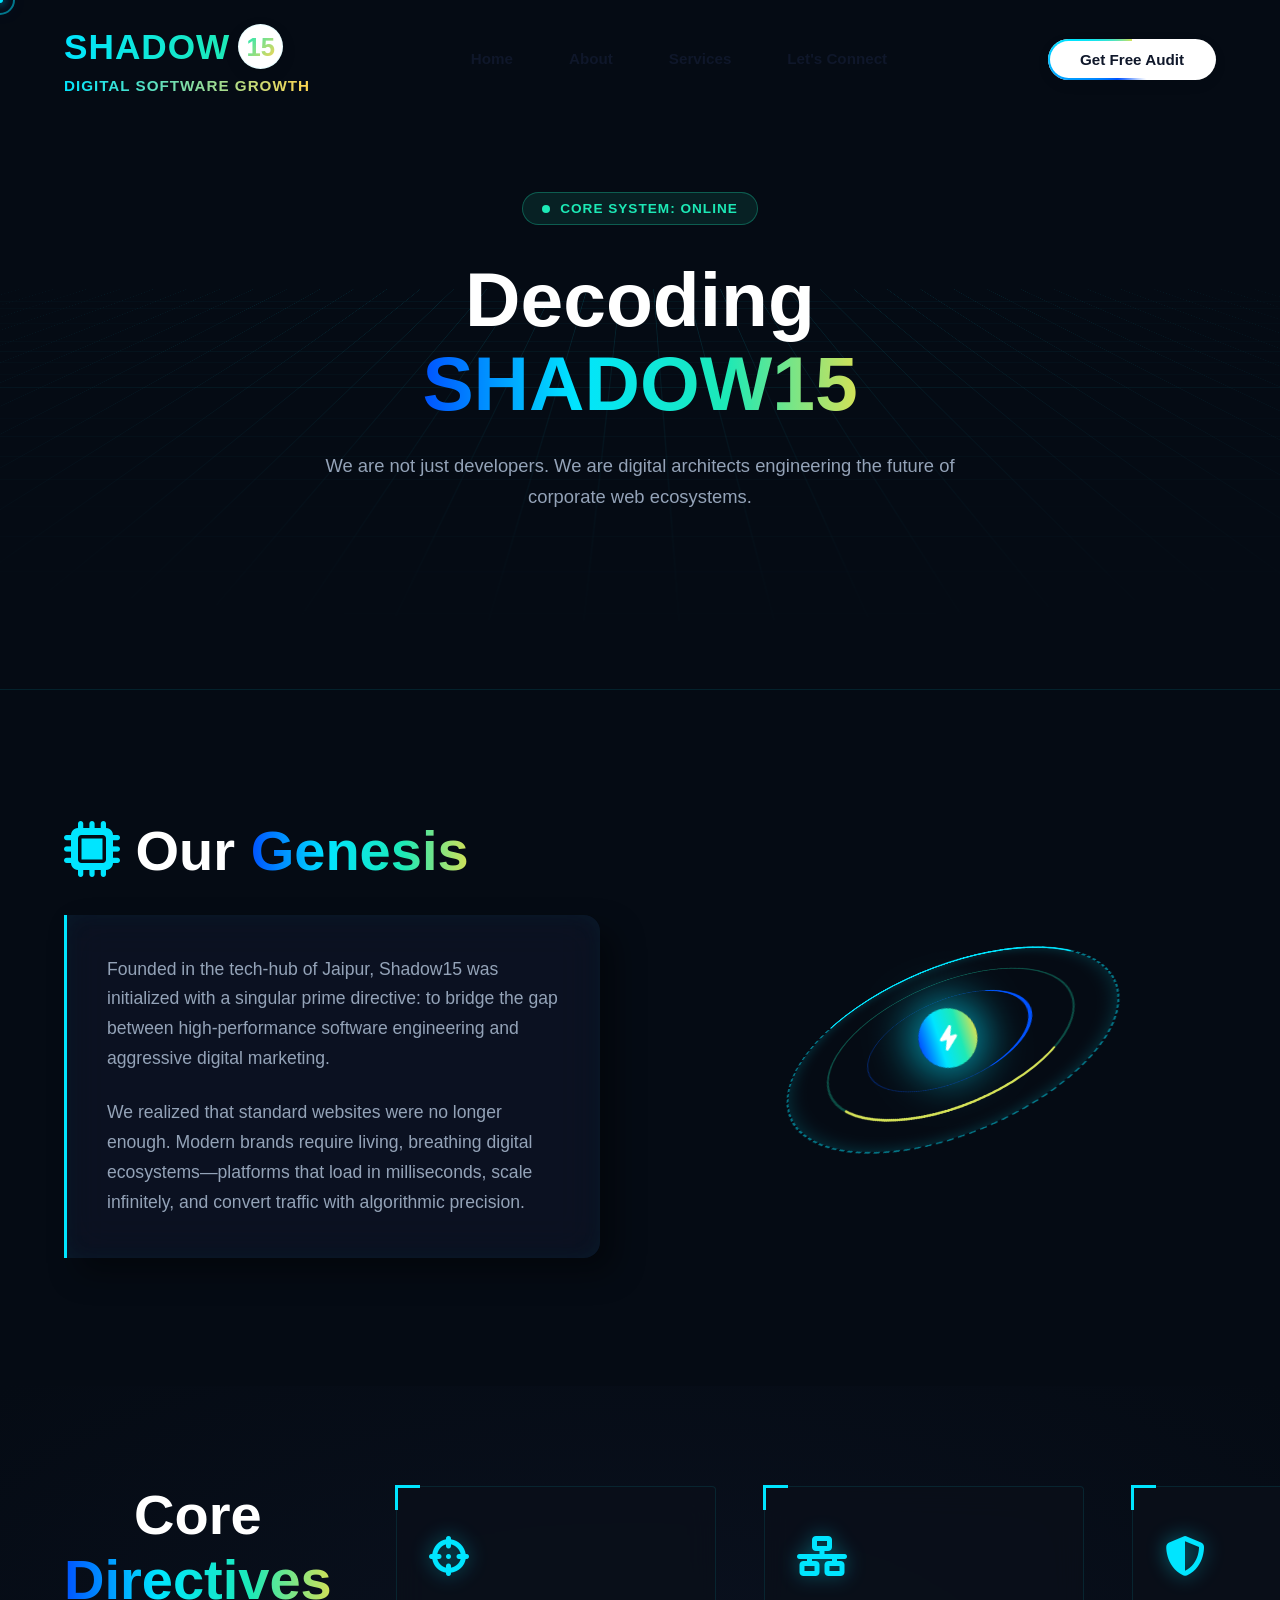
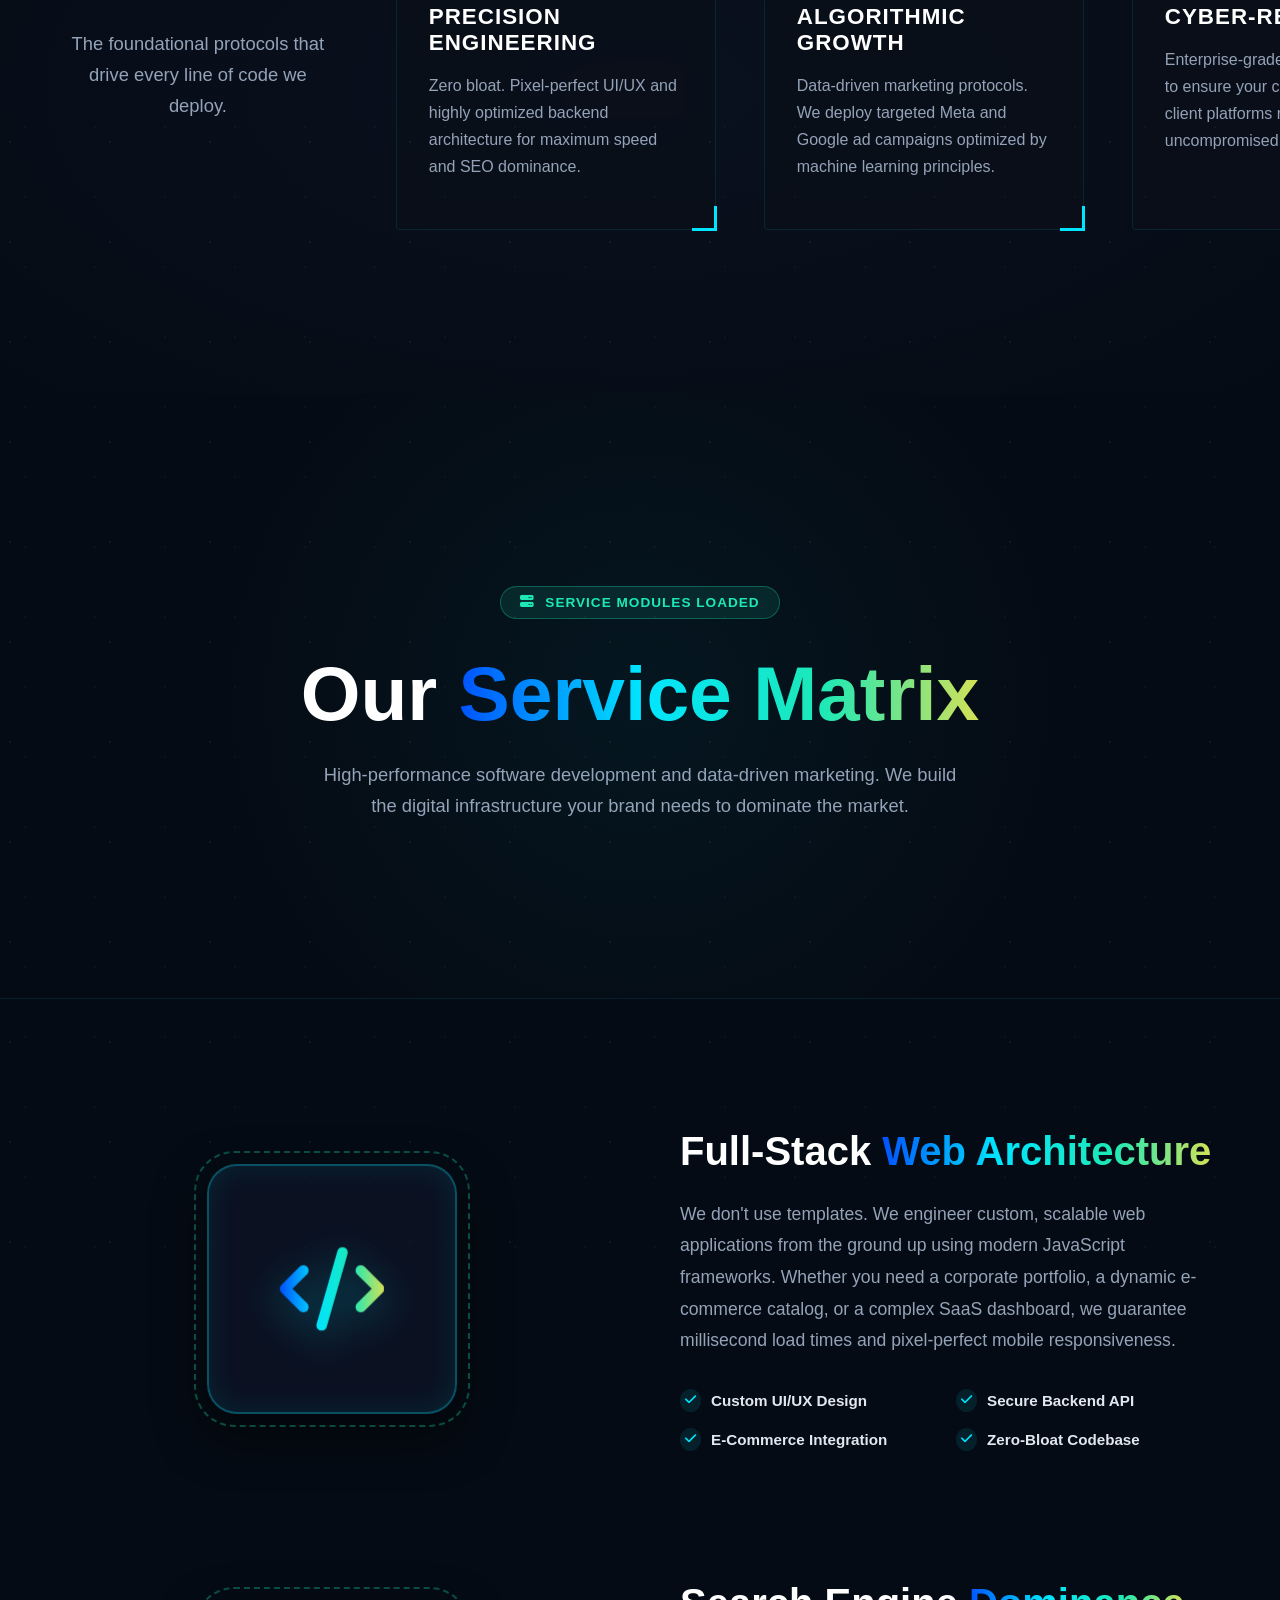
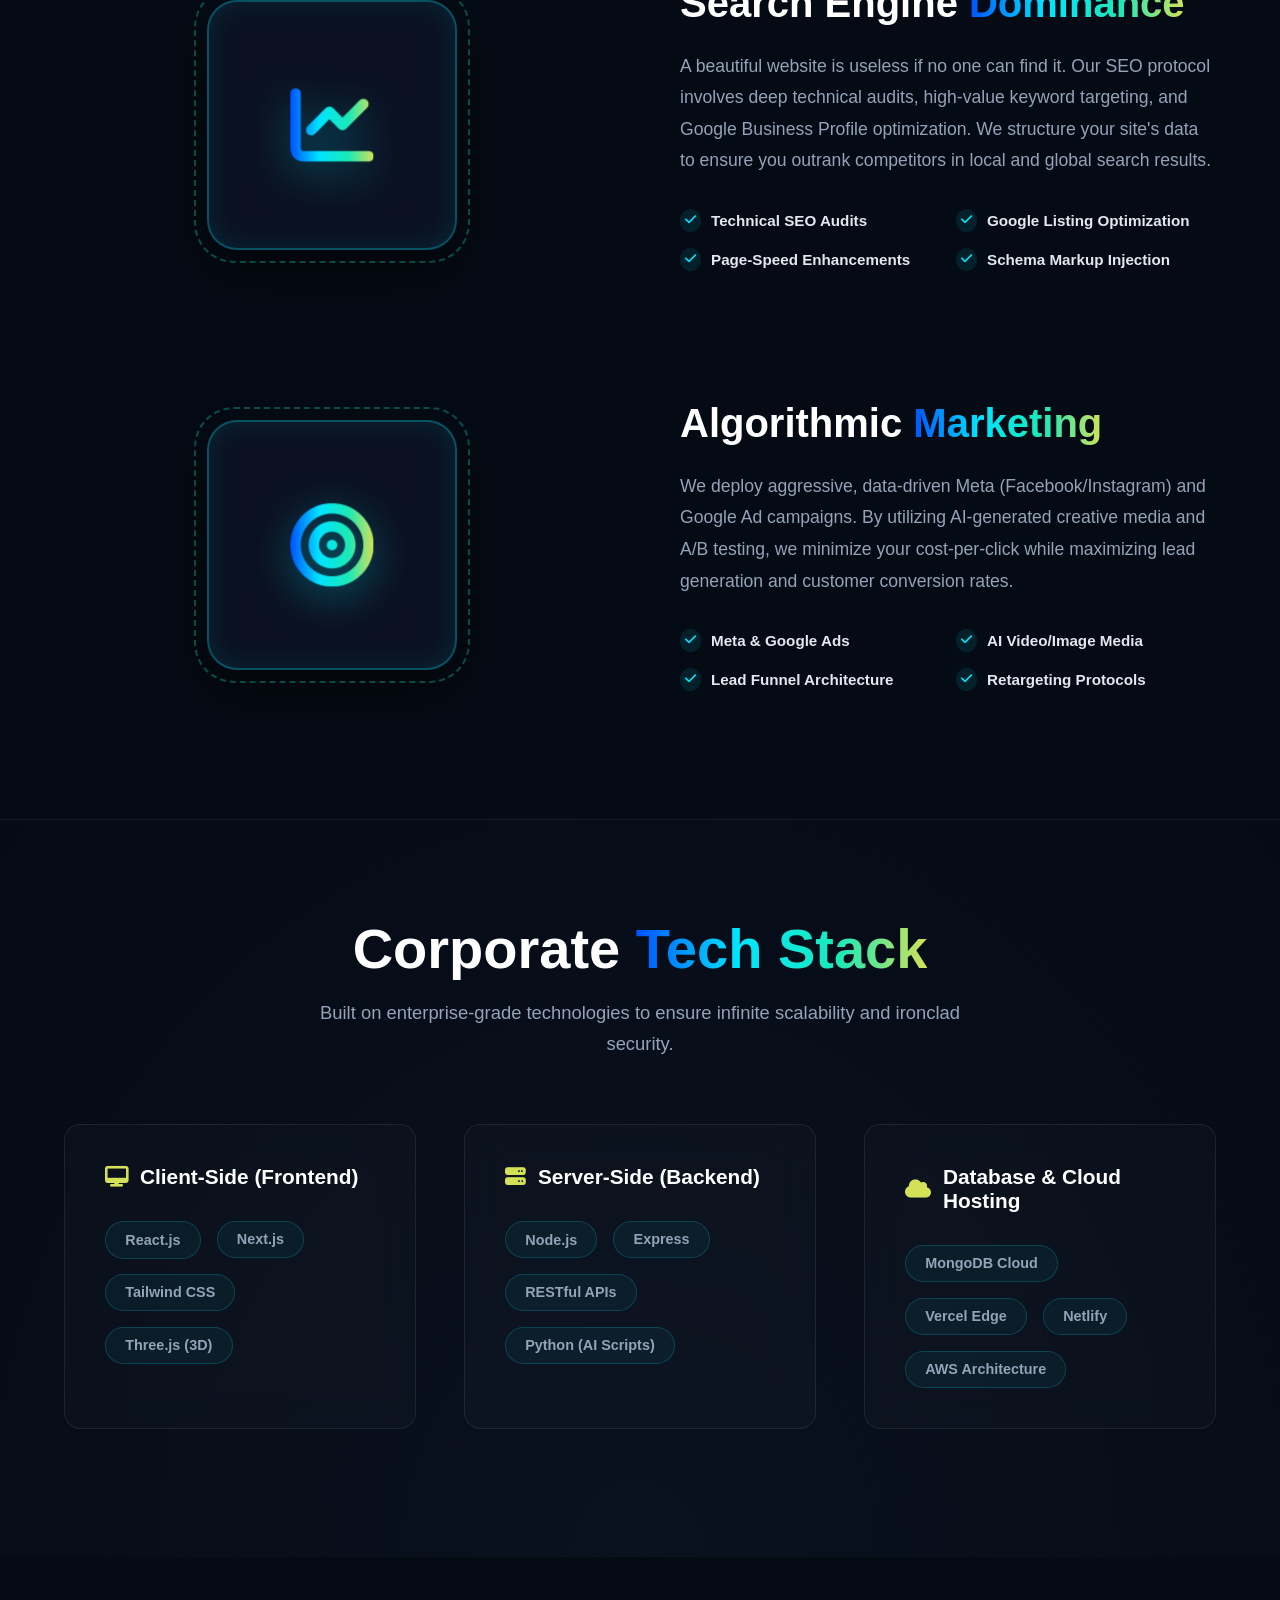
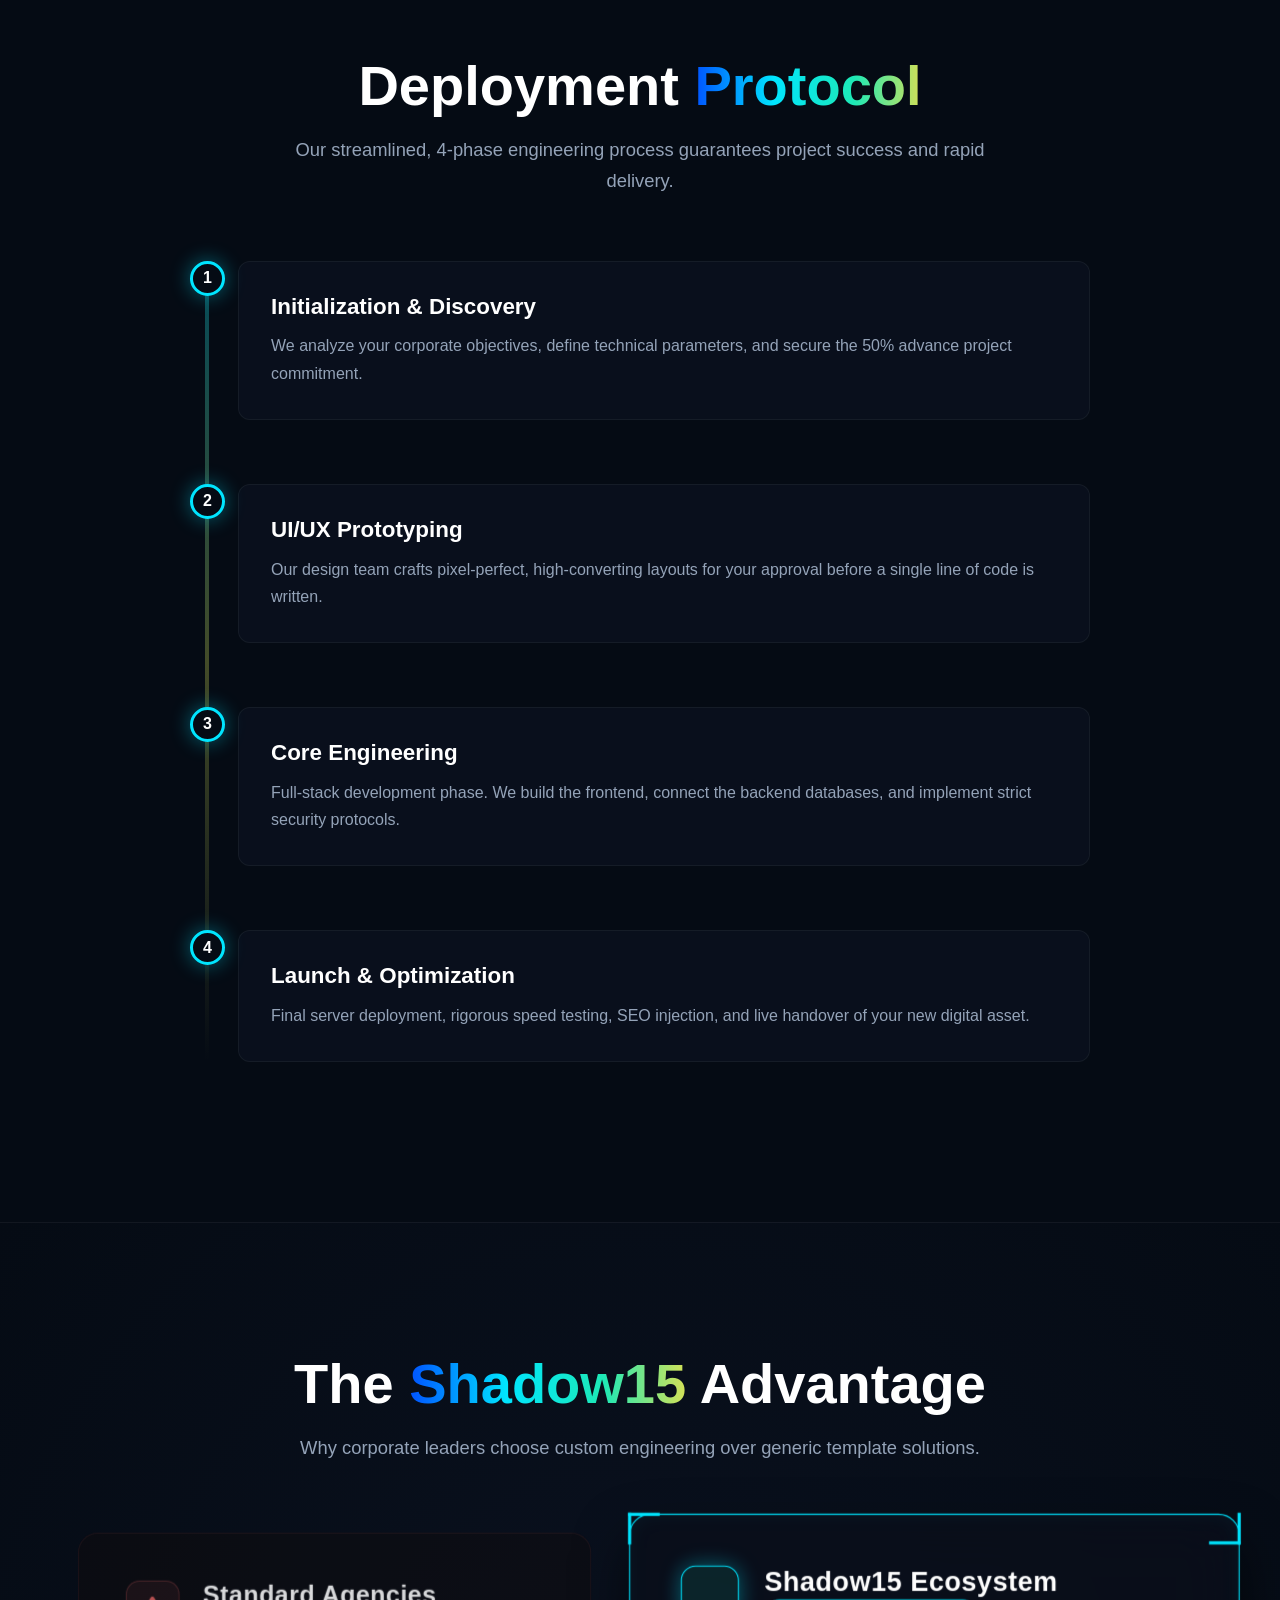
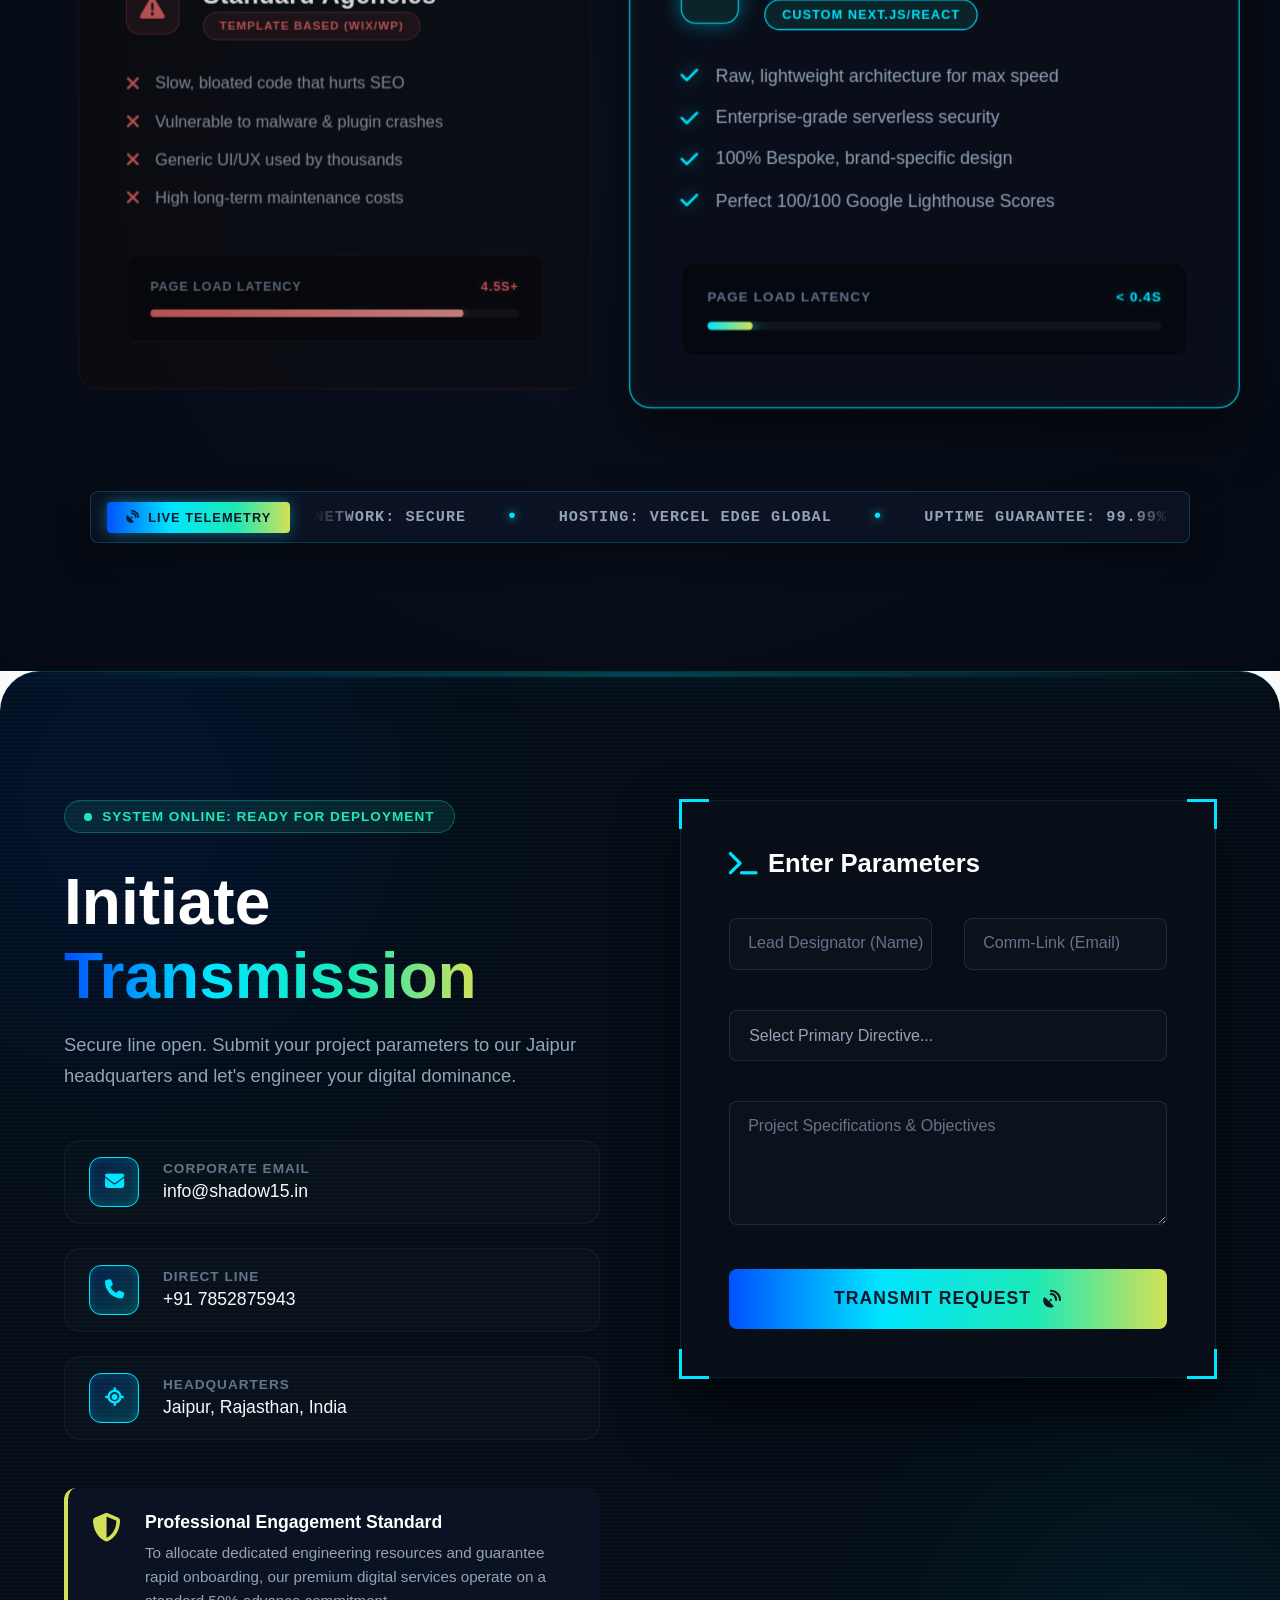
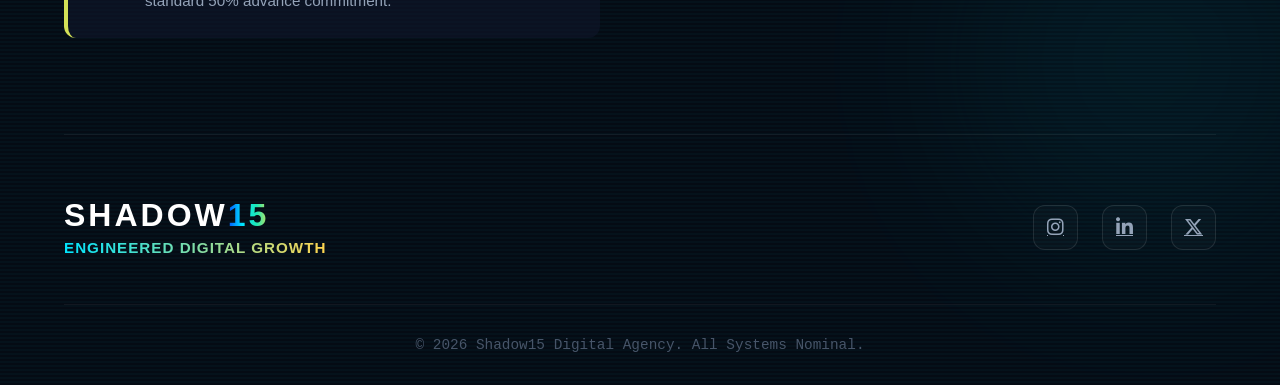
==== commit 1057e666: "navbar links updated" ====
--- a/about.html
+++ b/about.html
@@ -64,19 +64,19 @@
         <!-- Navigation Links Start -->
         <ul class="nav-links" id="nav-links">
 
-            <li><a href="#home" class="nav-item active">Home</a></li>
-
-            <li><a href="#about" class="nav-item">About</a></li>
-
-            <li><a href="#services" class="nav-item">Services</a></li>
-
-            <li><a href="#connect" class="nav-item">Let's Connect</a></li>
+            <li><a href="index.html" class="nav-item active">Home</a></li>
+
+            <li><a href="about.html" class="nav-item">About</a></li>
+
+            <li><a href="service.html" class="nav-item">Services</a></li>
+
+            <li><a href="contact.html" class="nav-item">Let's Connect</a></li>
 
 
             <!-- Mobile CTA Start -->
             <li class="mobile-cta-wrapper">
 
-                <a href="#audit" class="nav-cta">
+                <a href="contact.html" class="nav-cta">
                     <span class="cta-text">Get Free Audit</span>
                 </a>
 
@@ -90,7 +90,7 @@
         <!-- Desktop CTA Start -->
         <div class="nav-action" id="nav-action">
 
-            <a href="#audit" class="nav-cta">
+            <a href="contact.html" class="nav-cta">
                 <span class="cta-text">Get Free Audit</span>
             </a>
 
--- a/style.css
+++ b/style.css
@@ -2851,4 +2851,287 @@
     .infrastructure-partners { margin-top: 5rem; padding-top: 3rem; }
     .partners-track span { font-size: 1.1rem; }
     .partners-track i { font-size: 1.5rem; }
+}
+
+
+
+
+/* =========================================
+   25. ENTERPRISE SECURITY & SLA PROTOCOL
+========================================= */
+
+.enterprise-security-section {
+    padding: 8rem 5% 10rem 5%;
+    background: radial-gradient(ellipse at top right, rgba(0, 229, 255, 0.03) 0%, #050B14 100%);
+    border-top: 1px solid rgba(255, 255, 255, 0.05);
+    position: relative;
+    z-index: 3;
+}
+
+.security-grid {
+    display: grid;
+    grid-template-columns: 1.2fr 1fr;
+    gap: 6rem;
+    align-items: center;
+    max-width: 1300px;
+    margin: 0 auto;
+}
+
+/* --- Left: Security Features --- */
+.security-status {
+    background: rgba(255, 82, 82, 0.1) !important;
+    border-color: rgba(255, 82, 82, 0.3) !important;
+    color: #FF5252 !important;
+    animation: pulseSecurity 2s infinite alternate;
+}
+@keyframes pulseSecurity { 0% { box-shadow: 0 0 10px rgba(255,82,82,0.2); } 100% { box-shadow: 0 0 20px rgba(255,82,82,0.6); } }
+
+.security-features-list {
+    display: flex;
+    flex-direction: column;
+    gap: 2.5rem;
+}
+
+.sec-feature {
+    display: flex;
+    align-items: flex-start;
+    gap: 1.5rem;
+}
+
+.sec-icon {
+    width: 50px; height: 50px;
+    background: rgba(255, 255, 255, 0.03);
+    border: 1px solid rgba(255, 255, 255, 0.1);
+    border-radius: 12px; display: flex; justify-content: center; align-items: center;
+    font-size: 1.3rem; color: #94A3B8; flex-shrink: 0;
+    transition: all 0.4s ease;
+}
+
+.sec-feature:hover .sec-icon {
+    background: rgba(0, 229, 255, 0.1);
+    border-color: var(--cyan);
+    color: var(--cyan);
+    transform: translateY(-3px);
+    box-shadow: 0 5px 15px rgba(0, 229, 255, 0.3);
+}
+
+.sec-feature h4 { color: #E2E8F0; font-size: 1.2rem; margin-bottom: 0.5rem; font-weight: 700; }
+.sec-feature p { color: #94A3B8; font-size: 0.95rem; line-height: 1.6; }
+
+
+/* --- Right: SLA Guarantee Card --- */
+.sla-guarantee-card {
+    padding: 3.5rem;
+    border-radius: 24px;
+    background: rgba(10, 15, 26, 0.8);
+    border: 1px solid var(--cyan);
+    box-shadow: 0 30px 60px rgba(0, 0, 0, 0.6), inset 0 0 30px rgba(0, 229, 255, 0.05);
+    position: relative;
+    overflow: hidden;
+    text-align: center;
+}
+
+/* Sweeping Radar Background Effect */
+.radar-scan-bg {
+    position: absolute; inset: -50%;
+    background: conic-gradient(from 0deg, transparent 70%, rgba(0, 229, 255, 0.1) 100%);
+    animation: radarSpin 4s linear infinite;
+    z-index: 0; pointer-events: none;
+}
+@keyframes radarSpin { 100% { transform: rotate(360deg); } }
+
+.sla-content { position: relative; z-index: 2; }
+
+.sla-icon { font-size: 3rem; color: var(--cyan); margin-bottom: 1.5rem; filter: drop-shadow(0 0 15px rgba(0, 229, 255, 0.5)); }
+.sla-content h3 { color: #FFFFFF; font-size: 1.8rem; font-weight: 900; letter-spacing: 1px; }
+
+.sla-divider { width: 50px; height: 3px; background: var(--brand-gradient); margin: 1.5rem auto; border-radius: 5px; }
+
+.sla-list { list-style: none; margin-bottom: 2.5rem; text-align: left; display: inline-block; }
+.sla-list li { color: #94A3B8; font-size: 1.05rem; margin-bottom: 1rem; display: flex; align-items: center; gap: 10px; }
+.sla-list li::before { content: '\f058'; font-family: 'Font Awesome 6 Free'; font-weight: 900; color: var(--cyan); }
+.sla-list strong { color: #FFFFFF; font-family: monospace; font-size: 1.1rem; }
+
+.secure-badge {
+    display: inline-flex; align-items: center; gap: 8px;
+    background: rgba(29, 233, 182, 0.1); border: 1px solid rgba(29, 233, 182, 0.3);
+    padding: 0.8rem 1.5rem; border-radius: 50px;
+    color: var(--yellow-green); font-weight: 800; font-size: 0.9rem; text-transform: uppercase;
+}
+
+
+/* --- Bottom: Infrastructure Scroller --- */
+.infrastructure-partners { margin-top: 8rem; border-top: 1px solid rgba(255, 255, 255, 0.05); padding-top: 4rem; text-align: center; }
+
+.partners-label { color: #64748B; font-size: 0.8rem; font-weight: 800; text-transform: uppercase; letter-spacing: 3px; margin-bottom: 2.5rem; }
+
+.partners-scroller {
+    overflow: hidden; position: relative; width: 100%;
+    mask-image: linear-gradient(90deg, transparent, black 10%, black 90%, transparent);
+    -webkit-mask-image: linear-gradient(90deg, transparent, black 10%, black 90%, transparent);
+}
+
+.partners-track {
+    display: flex; gap: 4rem; align-items: center; white-space: nowrap; width: max-content;
+    animation: scrollPartners 30s linear infinite;
+}
+
+.partners-track span {
+    color: #475569; font-size: 1.4rem; font-weight: 700; display: flex; align-items: center; gap: 12px;
+    transition: color 0.4s ease; cursor: default;
+}
+.partners-track span:hover { color: #FFFFFF; }
+.partners-track i { font-size: 2rem; color: #64748B; transition: color 0.4s ease; }
+.partners-track span:hover i { color: var(--cyan); }
+
+@keyframes scrollPartners { 0% { transform: translateX(0); } 100% { transform: translateX(-50%); } }
+
+
+/* --- Mobile Adjustments --- */
+@media (max-width: 1024px) {
+    .security-grid { grid-template-columns: 1fr; gap: 4rem; text-align: center; }
+    .sec-feature { flex-direction: column; align-items: center; text-align: center; }
+    .sla-list { text-align: center; }
+    .sla-list li { justify-content: center; }
+}
+
+@media (max-width: 600px) {
+    .enterprise-security-section { padding: 6rem 5% 6rem 5%; }
+    .sla-guarantee-card { padding: 2rem 1.5rem; }
+    .infrastructure-partners { margin-top: 5rem; padding-top: 3rem; }
+    .partners-track span { font-size: 1.1rem; }
+    .partners-track i { font-size: 1.5rem; }
+}
+
+
+/* =========================================
+   26. CONTACT / PARTNERSHIP MATRIX
+========================================= */
+
+.contact-page-main {
+    background-color: #050B14;
+    overflow-x: hidden;
+    position: relative;
+    width: 100%;
+}
+
+/* --- 1. Contact Hero --- */
+.contact-hero {
+    position: relative; padding: 12rem 5% 6rem 5%; text-align: center;
+    border-bottom: 1px solid rgba(0, 229, 255, 0.1); z-index: 2;
+}
+
+.pulse-dot {
+    display: inline-block; width: 10px; height: 10px;
+    background: var(--yellow-green); border-radius: 50%;
+    box-shadow: 0 0 10px var(--yellow-green);
+    animation: pulseActive 1.5s infinite alternate; margin-right: 8px;
+}
+@keyframes pulseActive { 0% { transform: scale(0.8); opacity: 0.6; } 100% { transform: scale(1.2); opacity: 1; } }
+
+
+/* =========================================
+   2. CONTACT MATRIX (Benefits & Form)
+========================================= */
+.contact-matrix-section {
+    padding: 6rem 5% 10rem 5%;
+    position: relative; z-index: 3;
+}
+
+/* Background Glowing Orbs */
+.contact-matrix-section::before {
+    content: ''; position: absolute; top: 10%; left: -10%;
+    width: 600px; height: 600px; background: radial-gradient(circle, rgba(0, 229, 255, 0.1) 0%, transparent 60%);
+    filter: blur(80px); z-index: 0; pointer-events: none; animation: floatOrb 10s ease-in-out infinite alternate;
+}
+.contact-matrix-section::after {
+    content: ''; position: absolute; bottom: 10%; right: -10%;
+    width: 600px; height: 600px; background: radial-gradient(circle, rgba(138, 43, 226, 0.1) 0%, transparent 60%);
+    filter: blur(80px); z-index: 0; pointer-events: none; animation: floatOrb 12s ease-in-out infinite alternate-reverse;
+}
+
+.contact-container { max-width: 1400px; margin: 0 auto; position: relative; z-index: 5; }
+.contact-grid { display: grid; grid-template-columns: 1fr 1.2fr; gap: 5rem; align-items: start; }
+
+
+/* --- Left Column: Partnership Pitch --- */
+.partnership-benefits {
+    display: flex; flex-direction: column; gap: 1.5rem;
+}
+
+.benefit-card {
+    display: flex; align-items: flex-start; gap: 1.5rem;
+    padding: 2rem; border-radius: 16px;
+    background: rgba(10, 15, 26, 0.6); backdrop-filter: blur(20px); -webkit-backdrop-filter: blur(20px);
+    border: 1px solid rgba(255, 255, 255, 0.05);
+    transition: all 0.4s cubic-bezier(0.175, 0.885, 0.32, 1.275);
+}
+
+.benefit-card:hover {
+    transform: translateX(10px); background: rgba(15, 23, 42, 0.8);
+    border-color: rgba(0, 229, 255, 0.3); box-shadow: -10px 15px 30px rgba(0,0,0,0.4);
+}
+
+.benefit-icon {
+    width: 60px; height: 60px; flex-shrink: 0;
+    background: rgba(0, 229, 255, 0.05); border: 1px solid rgba(0, 229, 255, 0.2);
+    border-radius: 12px; display: flex; justify-content: center; align-items: center;
+    font-size: 1.6rem; color: var(--cyan); transition: all 0.4s ease;
+}
+.benefit-card:hover .benefit-icon {
+    background: var(--cyan); color: #0F172A; box-shadow: 0 0 20px rgba(0, 229, 255, 0.4);
+    transform: scale(1.05);
+}
+
+.benefit-content h3 { font-size: 1.3rem; margin-bottom: 0.5rem; font-weight: 800; }
+.benefit-content p { font-size: 0.95rem; line-height: 1.6; margin: 0; }
+
+
+/* --- Right Column: Terminal Shell --- */
+.contact-terminal {
+    background: rgba(10, 15, 26, 0.7); backdrop-filter: blur(25px); -webkit-backdrop-filter: blur(25px);
+    border: 1px solid rgba(0, 229, 255, 0.2); border-radius: 24px;
+    padding: 3.5rem; position: relative;
+    box-shadow: 0 30px 60px rgba(0, 0, 0, 0.6), inset 0 0 30px rgba(255, 255, 255, 0.02);
+}
+
+.terminal-header {
+    display: flex; justify-content: space-between; align-items: center;
+    margin-bottom: 2rem; border-bottom: 1px solid rgba(255, 255, 255, 0.05); padding-bottom: 1.5rem;
+}
+.terminal-header h3 { color: #FFFFFF; font-size: 1.4rem; font-weight: 800; display: flex; align-items: center; gap: 10px; }
+.terminal-header i { color: var(--cyan); }
+.encryption-badge { background: rgba(29, 233, 182, 0.1); color: var(--yellow-green); border: 1px solid var(--yellow-green); padding: 0.4rem 1rem; border-radius: 50px; font-size: 0.75rem; font-weight: 800; text-transform: uppercase; }
+
+/* Custom Form Slot */
+.custom-form-integration-slot {
+    width: 100%; min-height: 400px; border-radius: 12px;
+    background: rgba(0, 0, 0, 0.2); border: 1px dashed rgba(255, 255, 255, 0.05);
+    padding: 1rem; transition: all 0.3s ease;
+}
+.custom-form-integration-slot iframe, .custom-form-integration-slot form { width: 100% !important; border: none !important; }
+
+
+/* =========================================
+   3. STRICT MOBILE OPTIMIZATION
+========================================= */
+@media (max-width: 1024px) {
+    .contact-grid { grid-template-columns: 1fr; gap: 4rem; }
+    .contact-matrix-section::before, .contact-matrix-section::after { display: none !important; }
+}
+
+@media (max-width: 768px) {
+    .contact-hero { padding: 8rem 5% 4rem 5%; }
+    .contact-matrix-section { padding: 4rem 5% 6rem 5%; }
+    .contact-terminal { padding: 2.5rem 1.5rem; }
+}
+
+@media (max-width: 600px) {
+    .contact-hero h1.hero-title { font-size: 2.5rem; }
+    
+    .benefit-card { flex-direction: column; text-align: center; align-items: center; padding: 1.5rem; gap: 1rem; }
+    .benefit-card:hover { transform: translateY(-5px); }
+    
+    .terminal-header { flex-direction: column; align-items: flex-start; gap: 1rem; }
+    .custom-form-integration-slot { padding: 0; border: none; background: transparent; }
 }
